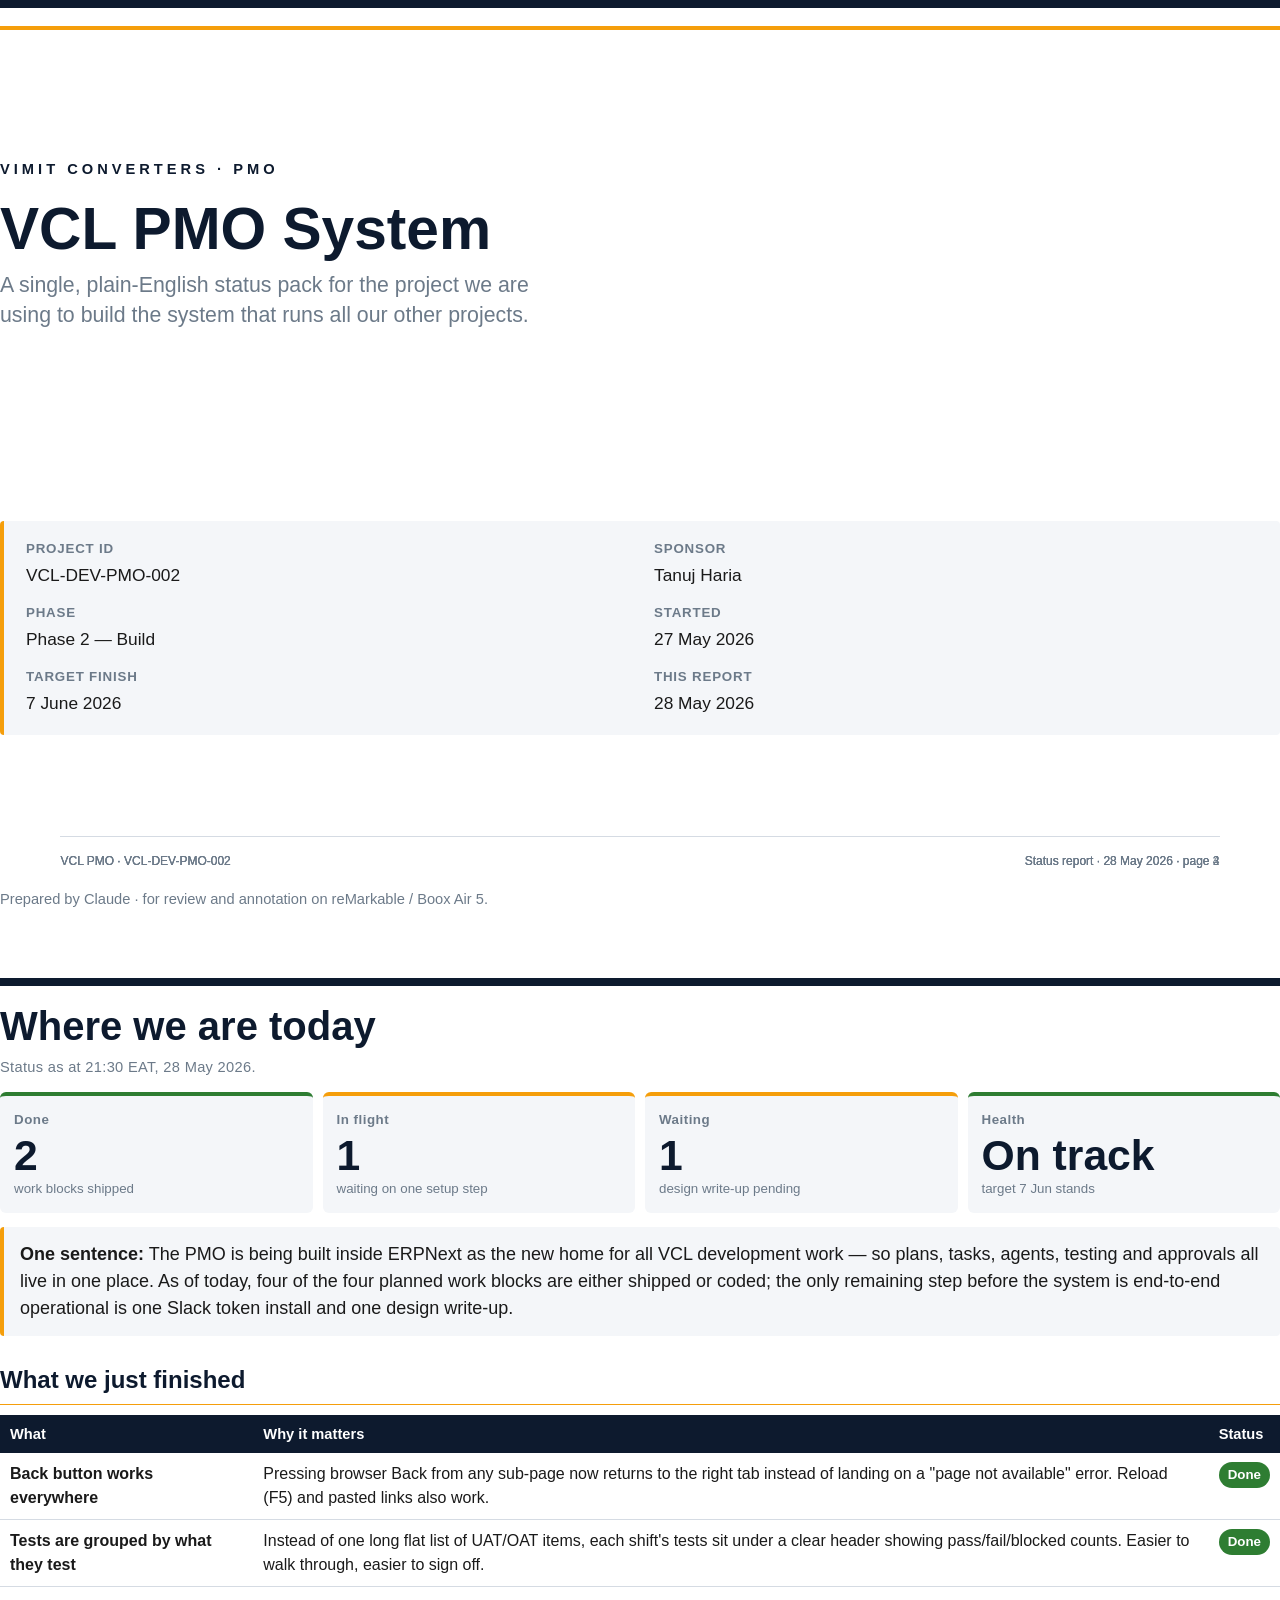
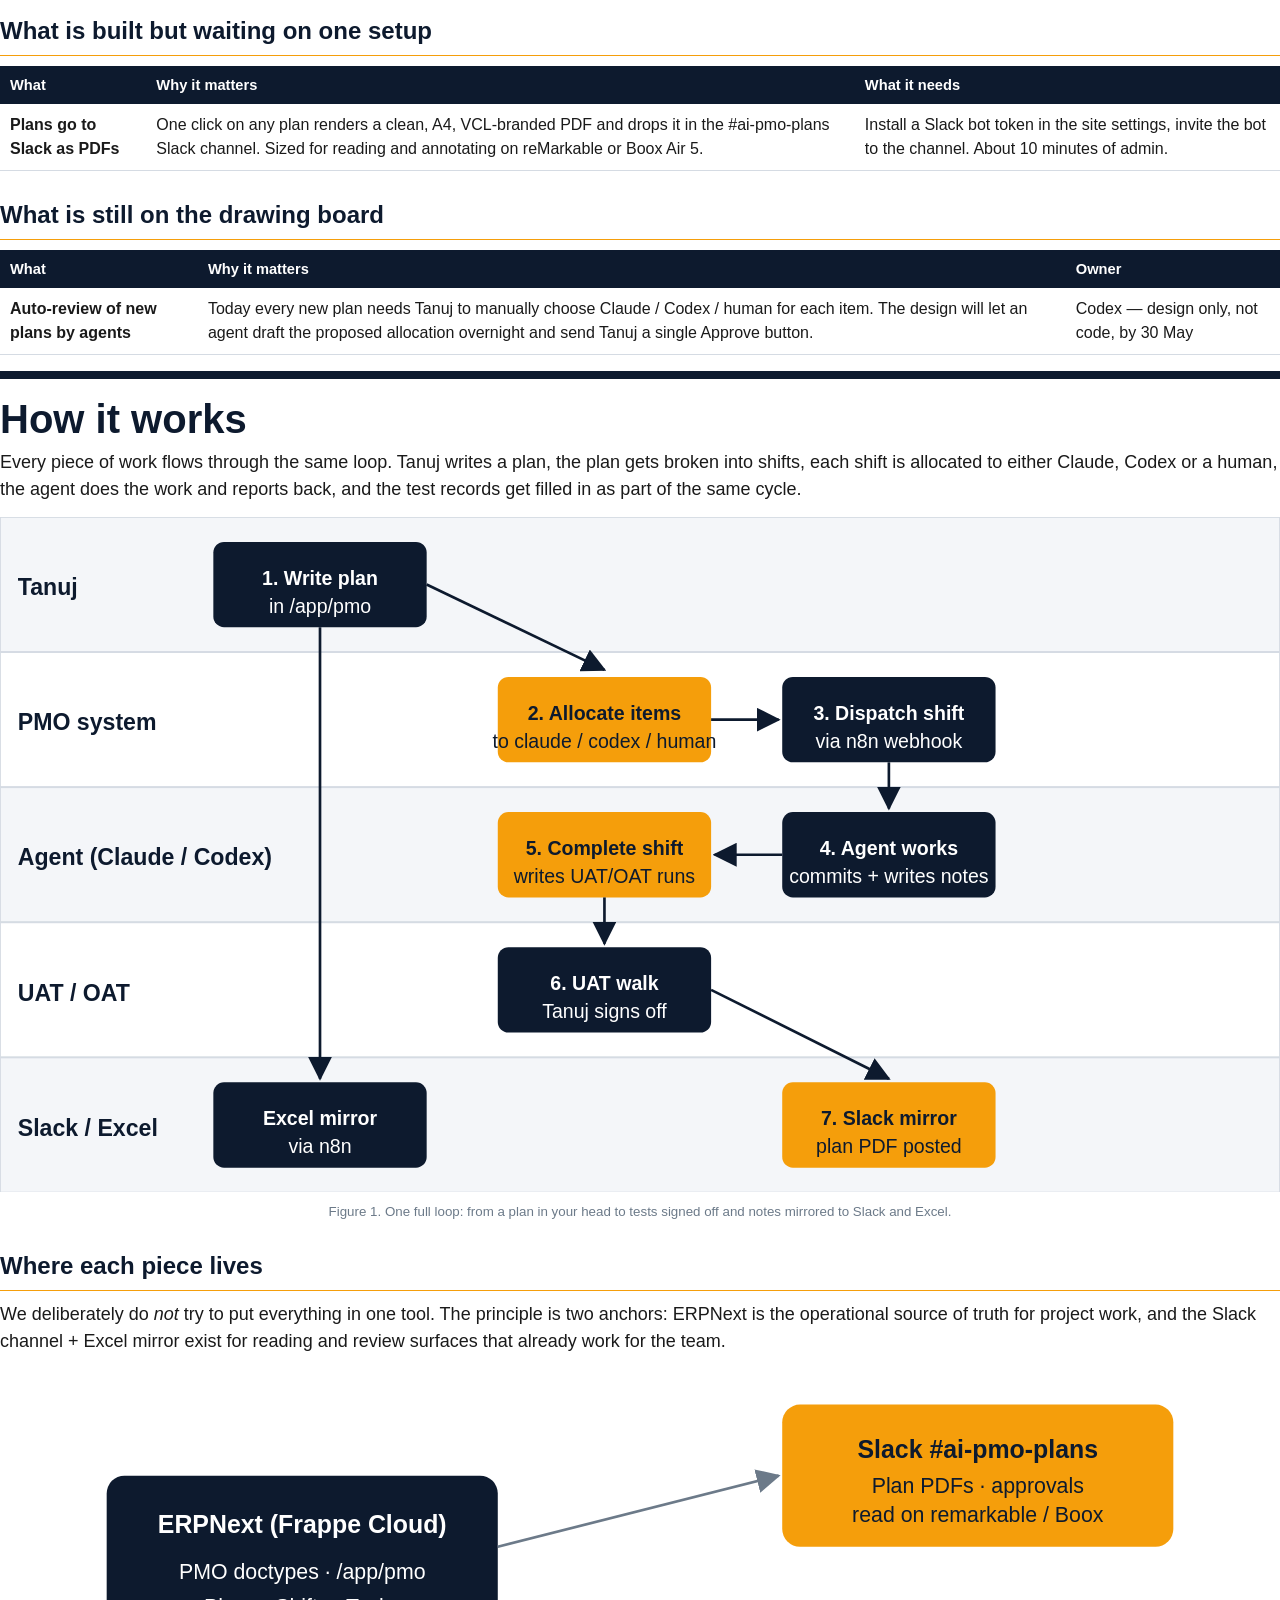
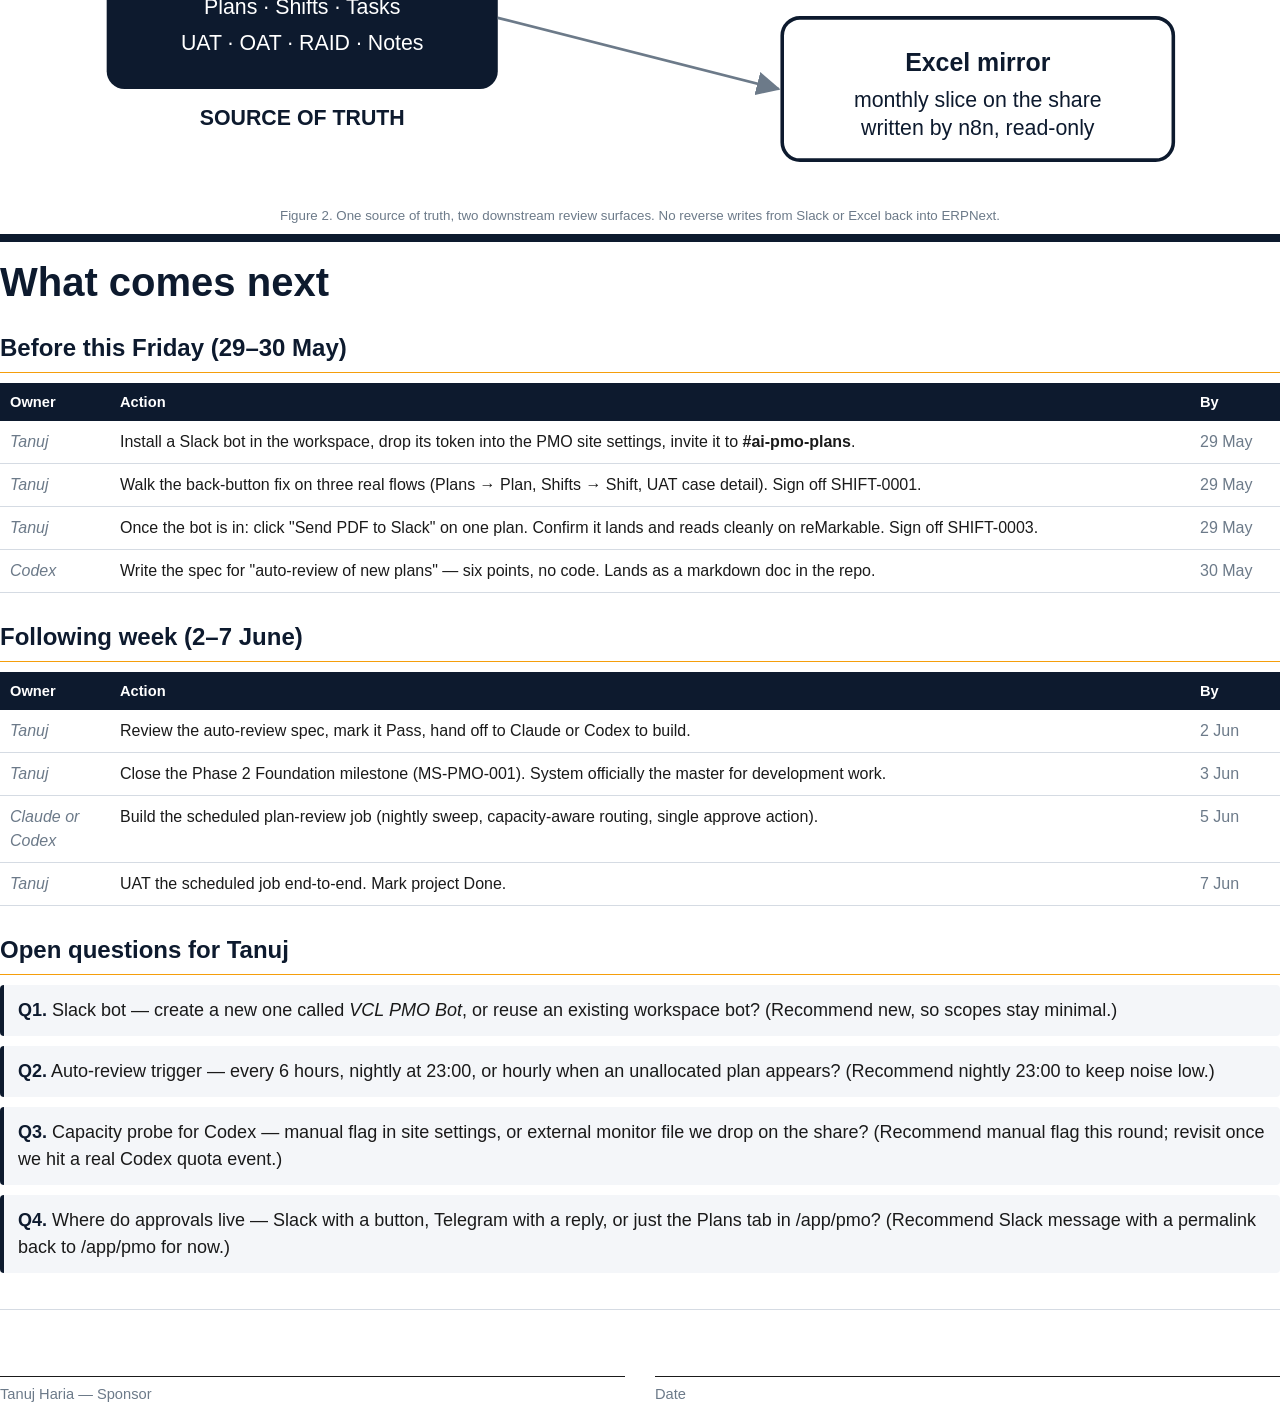
==== briefs/VCL-DEV-PMO-002_status_report.html @ 0c26d078 "docs: PMO status report and technical brief VCL-DEV-PMO-002_status_report.html — A4 print-ready stat" ====
<!DOCTYPE html>
<html lang="en">
<head>
<meta charset="utf-8"/>
<title>VCL PMO System — Status Report</title>
<style>
  :root {
    --navy: #0D1A2E;
    --amber: #F59E0B;
    --ink: #1A1A1A;
    --slate: #6C7A89;
    --rule: #D5DBE3;
    --paper: #FFFFFF;
    --soft: #F4F6F9;
    --green: #2E7D32;
    --red: #B33A3A;
  }
  @page { size: A4 portrait; margin: 18mm 16mm 22mm 16mm; }
  * { box-sizing: border-box; }
  html, body { margin: 0; padding: 0; font-family: 'Helvetica', 'Arial', 'Segoe UI', sans-serif; color: var(--ink); background: var(--paper); }
  body { font-size: 13.5pt; line-height: 1.5; }
  .page { page-break-after: always; padding: 0; }
  .page:last-of-type { page-break-after: auto; }
  .stripe { height: 8px; background: var(--navy); margin-bottom: 18px; }
  .accent { height: 4px; background: var(--amber); margin-bottom: 22px; }
  h1 { font-size: 30pt; color: var(--navy); line-height: 1.1; margin: 0 0 8px 0; }
  h2 { font-size: 18pt; color: var(--navy); margin: 26px 0 10px 0; padding-bottom: 6px; border-bottom: 1.5px solid var(--amber); }
  h3 { font-size: 13.5pt; color: var(--navy); margin: 18px 0 6px 0; }
  p { margin: 8px 0; }
  ul, ol { margin: 6px 0 12px 22px; padding: 0; }
  li { margin: 4px 0; }
  .meta { color: var(--slate); font-size: 11pt; letter-spacing: 0.3px; }
  .pill { display: inline-block; padding: 3px 9px; border-radius: 999px; font-size: 10pt; font-weight: 600; }
  .pill-done    { background: var(--green); color: white; }
  .pill-progress{ background: var(--amber); color: var(--navy); }
  .pill-todo    { background: var(--rule);  color: var(--navy); }
  .pill-block   { background: var(--red);   color: white; }
  .summary-box {
    border-left: 4px solid var(--amber);
    background: var(--soft);
    padding: 14px 16px;
    margin: 12px 0 18px 0;
    border-radius: 4px;
  }
  table { width: 100%; border-collapse: collapse; margin: 8px 0 16px 0; font-size: 12pt; }
  th { background: var(--navy); color: white; text-align: left; padding: 8px 10px; font-size: 11pt; }
  td { padding: 9px 10px; border-bottom: 1px solid var(--rule); vertical-align: top; }
  td.who { color: var(--slate); font-style: italic; width: 110px; }
  td.what { color: var(--ink); }
  td.when { width: 90px; color: var(--slate); }
  .footer { position: fixed; bottom: 8mm; left: 16mm; right: 16mm; border-top: 1px solid var(--rule); padding-top: 4mm; font-size: 9pt; color: var(--slate); display: flex; justify-content: space-between; }
  .cover {
    height: 245mm; display: flex; flex-direction: column; justify-content: space-between;
    padding: 28mm 0 18mm 0;
  }
  .cover .brand { font-size: 11pt; letter-spacing: 4px; color: var(--navy); font-weight: 700; }
  .cover h1 { font-size: 44pt; line-height: 1.05; margin-top: 18px; }
  .cover .lede { font-size: 16pt; color: var(--slate); margin-top: 12px; line-height: 1.4; max-width: 540px; }
  .cover .fact-grid {
    display: grid; grid-template-columns: 1fr 1fr; gap: 14px 24px; margin-top: 36px;
    padding: 18px 22px; background: var(--soft); border-left: 4px solid var(--amber); border-radius: 4px;
  }
  .cover .fact-grid b { display: block; font-size: 10pt; color: var(--slate); text-transform: uppercase; letter-spacing: 0.8px; margin-bottom: 3px; }
  .cover .fact-grid span { font-size: 13pt; color: var(--ink); }
  .cover .signoff { color: var(--slate); font-size: 11pt; }

  .traffic { display: grid; grid-template-columns: repeat(4, 1fr); gap: 10px; margin: 14px 0; }
  .traffic .card { padding: 14px 14px; border-radius: 6px; background: var(--soft); border-top: 4px solid var(--rule); }
  .traffic .card.green { border-top-color: var(--green); }
  .traffic .card.amber { border-top-color: var(--amber); }
  .traffic .card.red   { border-top-color: var(--red); }
  .traffic .card b { display: block; font-size: 10pt; letter-spacing: 0.5px; color: var(--slate); }
  .traffic .card .n { font-size: 32pt; font-weight: 700; color: var(--navy); line-height: 1.0; margin-top: 4px; }
  .traffic .card .lbl { font-size: 10pt; color: var(--slate); margin-top: 2px; }

  svg.diagram { display: block; margin: 14px auto; max-width: 100%; height: auto; }
  .caption { font-size: 10pt; color: var(--slate); text-align: center; margin-top: -4px; }

  .qa { background: var(--soft); border-left: 4px solid var(--navy); padding: 12px 14px; border-radius: 4px; margin: 10px 0; }
  .qa b { color: var(--navy); }

  .signature {
    margin-top: 36px; padding-top: 16px; border-top: 1px solid var(--rule);
    font-size: 11pt; color: var(--slate);
    display: grid; grid-template-columns: 1fr 1fr; gap: 30px;
  }
  .signature .slot { border-bottom: 1px solid var(--ink); padding-bottom: 28px; margin-bottom: 6px; }
</style>
</head>
<body>

<!-- ================== COVER ================== -->
<section class="page">
  <div class="stripe"></div>
  <div class="accent"></div>
  <div class="cover">
    <div>
      <div class="brand">VIMIT CONVERTERS · PMO</div>
      <h1>VCL PMO System</h1>
      <div class="lede">A single, plain-English status pack for the project we are using to build the system that runs all our other projects.</div>
    </div>

    <div class="fact-grid">
      <div><b>Project ID</b><span>VCL-DEV-PMO-002</span></div>
      <div><b>Sponsor</b><span>Tanuj Haria</span></div>
      <div><b>Phase</b><span>Phase 2 — Build</span></div>
      <div><b>Started</b><span>27 May 2026</span></div>
      <div><b>Target finish</b><span>7 June 2026</span></div>
      <div><b>This report</b><span>28 May 2026</span></div>
    </div>

    <div class="signoff">Prepared by Claude · for review and annotation on reMarkable / Boox Air 5.</div>
  </div>
</section>

<!-- ================== STATUS TODAY ================== -->
<section class="page">
  <div class="stripe"></div>
  <h1 style="margin-top:0;">Where we are today</h1>
  <p class="meta">Status as at 21:30 EAT, 28 May 2026.</p>

  <div class="traffic">
    <div class="card green"><b>Done</b><div class="n">2</div><div class="lbl">work blocks shipped</div></div>
    <div class="card amber"><b>In flight</b><div class="n">1</div><div class="lbl">waiting on one setup step</div></div>
    <div class="card amber"><b>Waiting</b><div class="n">1</div><div class="lbl">design write-up pending</div></div>
    <div class="card green"><b>Health</b><div class="n">On track</div><div class="lbl">target 7 Jun stands</div></div>
  </div>

  <div class="summary-box">
    <b>One sentence:</b> The PMO is being built inside ERPNext as the new home for all VCL development work — so plans, tasks, agents, testing and approvals all live in one place. As of today, four of the four planned work blocks are either shipped or coded; the only remaining step before the system is end-to-end operational is one Slack token install and one design write-up.
  </div>

  <h2>What we just finished</h2>
  <table>
    <thead><tr><th>What</th><th>Why it matters</th><th>Status</th></tr></thead>
    <tbody>
      <tr>
        <td><b>Back button works everywhere</b></td>
        <td>Pressing browser Back from any sub-page now returns to the right tab instead of landing on a "page not available" error. Reload (F5) and pasted links also work.</td>
        <td><span class="pill pill-done">Done</span></td>
      </tr>
      <tr>
        <td><b>Tests are grouped by what they test</b></td>
        <td>Instead of one long flat list of UAT/OAT items, each shift's tests sit under a clear header showing pass/fail/blocked counts. Easier to walk through, easier to sign off.</td>
        <td><span class="pill pill-done">Done</span></td>
      </tr>
    </tbody>
  </table>

  <h2>What is built but waiting on one setup</h2>
  <table>
    <thead><tr><th>What</th><th>Why it matters</th><th>What it needs</th></tr></thead>
    <tbody>
      <tr>
        <td><b>Plans go to Slack as PDFs</b></td>
        <td>One click on any plan renders a clean, A4, VCL-branded PDF and drops it in the #ai-pmo-plans Slack channel. Sized for reading and annotating on reMarkable or Boox Air 5.</td>
        <td>Install a Slack bot token in the site settings, invite the bot to the channel. About 10 minutes of admin.</td>
      </tr>
    </tbody>
  </table>

  <h2>What is still on the drawing board</h2>
  <table>
    <thead><tr><th>What</th><th>Why it matters</th><th>Owner</th></tr></thead>
    <tbody>
      <tr>
        <td><b>Auto-review of new plans by agents</b></td>
        <td>Today every new plan needs Tanuj to manually choose Claude / Codex / human for each item. The design will let an agent draft the proposed allocation overnight and send Tanuj a single Approve button.</td>
        <td>Codex — design only, not code, by 30 May</td>
      </tr>
    </tbody>
  </table>

  <div class="footer"><span>VCL PMO · VCL-DEV-PMO-002</span><span>Status report · 28 May 2026 · page 2</span></div>
</section>

<!-- ================== HOW IT WORKS ================== -->
<section class="page">
  <div class="stripe"></div>
  <h1 style="margin-top:0;">How it works</h1>
  <p>Every piece of work flows through the same loop. Tanuj writes a plan, the plan gets broken into shifts, each shift is allocated to either Claude, Codex or a human, the agent does the work and reports back, and the test records get filled in as part of the same cycle.</p>

  <svg class="diagram" viewBox="0 0 720 380" xmlns="http://www.w3.org/2000/svg" role="img" aria-label="Agent loop swimlane">
    <defs>
      <marker id="arr" viewBox="0 0 12 12" refX="11" refY="6" markerWidth="9" markerHeight="9" orient="auto">
        <path d="M0,0 L12,6 L0,12 z" fill="#0D1A2E"/>
      </marker>
    </defs>
    <!-- swim lanes -->
    <rect x="0" y="0"   width="720" height="76"  fill="#F4F6F9" stroke="#D5DBE3"/>
    <rect x="0" y="76"  width="720" height="76"  fill="#FFFFFF" stroke="#D5DBE3"/>
    <rect x="0" y="152" width="720" height="76"  fill="#F4F6F9" stroke="#D5DBE3"/>
    <rect x="0" y="228" width="720" height="76"  fill="#FFFFFF" stroke="#D5DBE3"/>
    <rect x="0" y="304" width="720" height="76"  fill="#F4F6F9" stroke="#D5DBE3"/>
    <!-- lane labels -->
    <text x="10" y="44"  font-size="13" fill="#0D1A2E" font-weight="700">Tanuj</text>
    <text x="10" y="120" font-size="13" fill="#0D1A2E" font-weight="700">PMO system</text>
    <text x="10" y="196" font-size="13" fill="#0D1A2E" font-weight="700">Agent (Claude / Codex)</text>
    <text x="10" y="272" font-size="13" fill="#0D1A2E" font-weight="700">UAT / OAT</text>
    <text x="10" y="348" font-size="13" fill="#0D1A2E" font-weight="700">Slack / Excel</text>
    <!-- nodes -->
    <g font-family="Helvetica, Arial" font-size="11" text-anchor="middle">
      <!-- 1 plan -->
      <rect x="120" y="14" width="120" height="48" fill="#0D1A2E" rx="6"/>
      <text x="180" y="38" fill="white" font-weight="700">1. Write plan</text>
      <text x="180" y="54" fill="white">in /app/pmo</text>
      <!-- 2 allocate -->
      <rect x="280" y="90" width="120" height="48" fill="#F59E0B" rx="6"/>
      <text x="340" y="114" fill="#0D1A2E" font-weight="700">2. Allocate items</text>
      <text x="340" y="130" fill="#0D1A2E">to claude / codex / human</text>
      <!-- 3 dispatch -->
      <rect x="440" y="90" width="120" height="48" fill="#0D1A2E" rx="6"/>
      <text x="500" y="114" fill="white" font-weight="700">3. Dispatch shift</text>
      <text x="500" y="130" fill="white">via n8n webhook</text>
      <!-- 4 agent work -->
      <rect x="440" y="166" width="120" height="48" fill="#0D1A2E" rx="6"/>
      <text x="500" y="190" fill="white" font-weight="700">4. Agent works</text>
      <text x="500" y="206" fill="white">commits + writes notes</text>
      <!-- 5 callback -->
      <rect x="280" y="166" width="120" height="48" fill="#F59E0B" rx="6"/>
      <text x="340" y="190" fill="#0D1A2E" font-weight="700">5. Complete shift</text>
      <text x="340" y="206" fill="#0D1A2E">writes UAT/OAT runs</text>
      <!-- 6 UAT walk -->
      <rect x="280" y="242" width="120" height="48" fill="#0D1A2E" rx="6"/>
      <text x="340" y="266" fill="white" font-weight="700">6. UAT walk</text>
      <text x="340" y="282" fill="white">Tanuj signs off</text>
      <!-- 7 slack mirror -->
      <rect x="440" y="318" width="120" height="48" fill="#F59E0B" rx="6"/>
      <text x="500" y="342" fill="#0D1A2E" font-weight="700">7. Slack mirror</text>
      <text x="500" y="358" fill="#0D1A2E">plan PDF posted</text>
      <!-- excel mirror -->
      <rect x="120" y="318" width="120" height="48" fill="#0D1A2E" rx="6"/>
      <text x="180" y="342" fill="white" font-weight="700">Excel mirror</text>
      <text x="180" y="358" fill="white">via n8n</text>
    </g>
    <!-- arrows -->
    <g stroke="#0D1A2E" stroke-width="1.5" fill="none" marker-end="url(#arr)">
      <line x1="240" y1="38" x2="340" y2="86"/>
      <line x1="400" y1="114" x2="438" y2="114"/>
      <line x1="500" y1="138" x2="500" y2="164"/>
      <line x1="440" y1="190" x2="402" y2="190"/>
      <line x1="340" y1="214" x2="340" y2="240"/>
      <line x1="400" y1="266" x2="500" y2="316"/>
      <line x1="180" y1="62"  x2="180" y2="316"/>
    </g>
  </svg>
  <p class="caption">Figure 1. One full loop: from a plan in your head to tests signed off and notes mirrored to Slack and Excel.</p>

  <h2>Where each piece lives</h2>
  <p>We deliberately do <i>not</i> try to put everything in one tool. The principle is two anchors: ERPNext is the operational source of truth for project work, and the Slack channel + Excel mirror exist for reading and review surfaces that already work for the team.</p>

  <svg class="diagram" viewBox="0 0 720 240" xmlns="http://www.w3.org/2000/svg" role="img" aria-label="Two anchor model">
    <defs>
      <marker id="arr2" viewBox="0 0 12 12" refX="11" refY="6" markerWidth="9" markerHeight="9" orient="auto">
        <path d="M0,0 L12,6 L0,12 z" fill="#6C7A89"/>
      </marker>
    </defs>
    <g font-family="Helvetica, Arial" font-size="12" text-anchor="middle">
      <!-- ERP anchor -->
      <rect x="60"  y="60" width="220" height="120" rx="10" fill="#0D1A2E"/>
      <text x="170" y="92" fill="white" font-weight="700" font-size="14">ERPNext (Frappe Cloud)</text>
      <text x="170" y="118" fill="white">PMO doctypes · /app/pmo</text>
      <text x="170" y="138" fill="white">Plans · Shifts · Tasks</text>
      <text x="170" y="158" fill="white">UAT · OAT · RAID · Notes</text>
      <text x="170" y="200" fill="#0D1A2E" font-weight="700">SOURCE OF TRUTH</text>

      <!-- Slack anchor -->
      <rect x="440" y="20" width="220" height="80" rx="10" fill="#F59E0B"/>
      <text x="550" y="50" fill="#0D1A2E" font-weight="700" font-size="14">Slack #ai-pmo-plans</text>
      <text x="550" y="70" fill="#0D1A2E">Plan PDFs · approvals</text>
      <text x="550" y="86" fill="#0D1A2E">read on remarkable / Boox</text>

      <!-- Excel anchor -->
      <rect x="440" y="140" width="220" height="80" rx="10" fill="#FFFFFF" stroke="#0D1A2E" stroke-width="2"/>
      <text x="550" y="170" fill="#0D1A2E" font-weight="700" font-size="14">Excel mirror</text>
      <text x="550" y="190" fill="#0D1A2E">monthly slice on the share</text>
      <text x="550" y="206" fill="#0D1A2E">written by n8n, read-only</text>
    </g>
    <!-- arrows -->
    <g stroke="#6C7A89" stroke-width="1.5" fill="none" marker-end="url(#arr2)">
      <line x1="280" y1="100" x2="438" y2="60"/>
      <line x1="280" y1="140" x2="438" y2="180"/>
    </g>
  </svg>
  <p class="caption">Figure 2. One source of truth, two downstream review surfaces. No reverse writes from Slack or Excel back into ERPNext.</p>

  <div class="footer"><span>VCL PMO · VCL-DEV-PMO-002</span><span>Status report · 28 May 2026 · page 3</span></div>
</section>

<!-- ================== WHAT'S NEXT ================== -->
<section class="page">
  <div class="stripe"></div>
  <h1 style="margin-top:0;">What comes next</h1>

  <h2>Before this Friday (29–30 May)</h2>
  <table>
    <thead><tr><th class="who">Owner</th><th class="what">Action</th><th class="when">By</th></tr></thead>
    <tbody>
      <tr><td class="who">Tanuj</td><td class="what">Install a Slack bot in the workspace, drop its token into the PMO site settings, invite it to <b>#ai-pmo-plans</b>.</td><td class="when">29 May</td></tr>
      <tr><td class="who">Tanuj</td><td class="what">Walk the back-button fix on three real flows (Plans → Plan, Shifts → Shift, UAT case detail). Sign off SHIFT-0001.</td><td class="when">29 May</td></tr>
      <tr><td class="who">Tanuj</td><td class="what">Once the bot is in: click "Send PDF to Slack" on one plan. Confirm it lands and reads cleanly on reMarkable. Sign off SHIFT-0003.</td><td class="when">29 May</td></tr>
      <tr><td class="who">Codex</td><td class="what">Write the spec for "auto-review of new plans" — six points, no code. Lands as a markdown doc in the repo.</td><td class="when">30 May</td></tr>
    </tbody>
  </table>

  <h2>Following week (2–7 June)</h2>
  <table>
    <thead><tr><th class="who">Owner</th><th class="what">Action</th><th class="when">By</th></tr></thead>
    <tbody>
      <tr><td class="who">Tanuj</td><td class="what">Review the auto-review spec, mark it Pass, hand off to Claude or Codex to build.</td><td class="when">2 Jun</td></tr>
      <tr><td class="who">Tanuj</td><td class="what">Close the Phase 2 Foundation milestone (MS-PMO-001). System officially the master for development work.</td><td class="when">3 Jun</td></tr>
      <tr><td class="who">Claude or Codex</td><td class="what">Build the scheduled plan-review job (nightly sweep, capacity-aware routing, single approve action).</td><td class="when">5 Jun</td></tr>
      <tr><td class="who">Tanuj</td><td class="what">UAT the scheduled job end-to-end. Mark project Done.</td><td class="when">7 Jun</td></tr>
    </tbody>
  </table>

  <h2>Open questions for Tanuj</h2>
  <div class="qa"><b>Q1.</b> Slack bot — create a new one called <i>VCL PMO Bot</i>, or reuse an existing workspace bot? (Recommend new, so scopes stay minimal.)</div>
  <div class="qa"><b>Q2.</b> Auto-review trigger — every 6 hours, nightly at 23:00, or hourly when an unallocated plan appears? (Recommend nightly 23:00 to keep noise low.)</div>
  <div class="qa"><b>Q3.</b> Capacity probe for Codex — manual flag in site settings, or external monitor file we drop on the share? (Recommend manual flag this round; revisit once we hit a real Codex quota event.)</div>
  <div class="qa"><b>Q4.</b> Where do approvals live — Slack with a button, Telegram with a reply, or just the Plans tab in /app/pmo? (Recommend Slack message with a permalink back to /app/pmo for now.)</div>

  <div class="signature">
    <div>
      <div class="slot">&nbsp;</div>
      <div>Tanuj Haria — Sponsor</div>
    </div>
    <div>
      <div class="slot">&nbsp;</div>
      <div>Date</div>
    </div>
  </div>

  <div class="footer"><span>VCL PMO · VCL-DEV-PMO-002</span><span>Status report · 28 May 2026 · page 4</span></div>
</section>

</body>
</html>
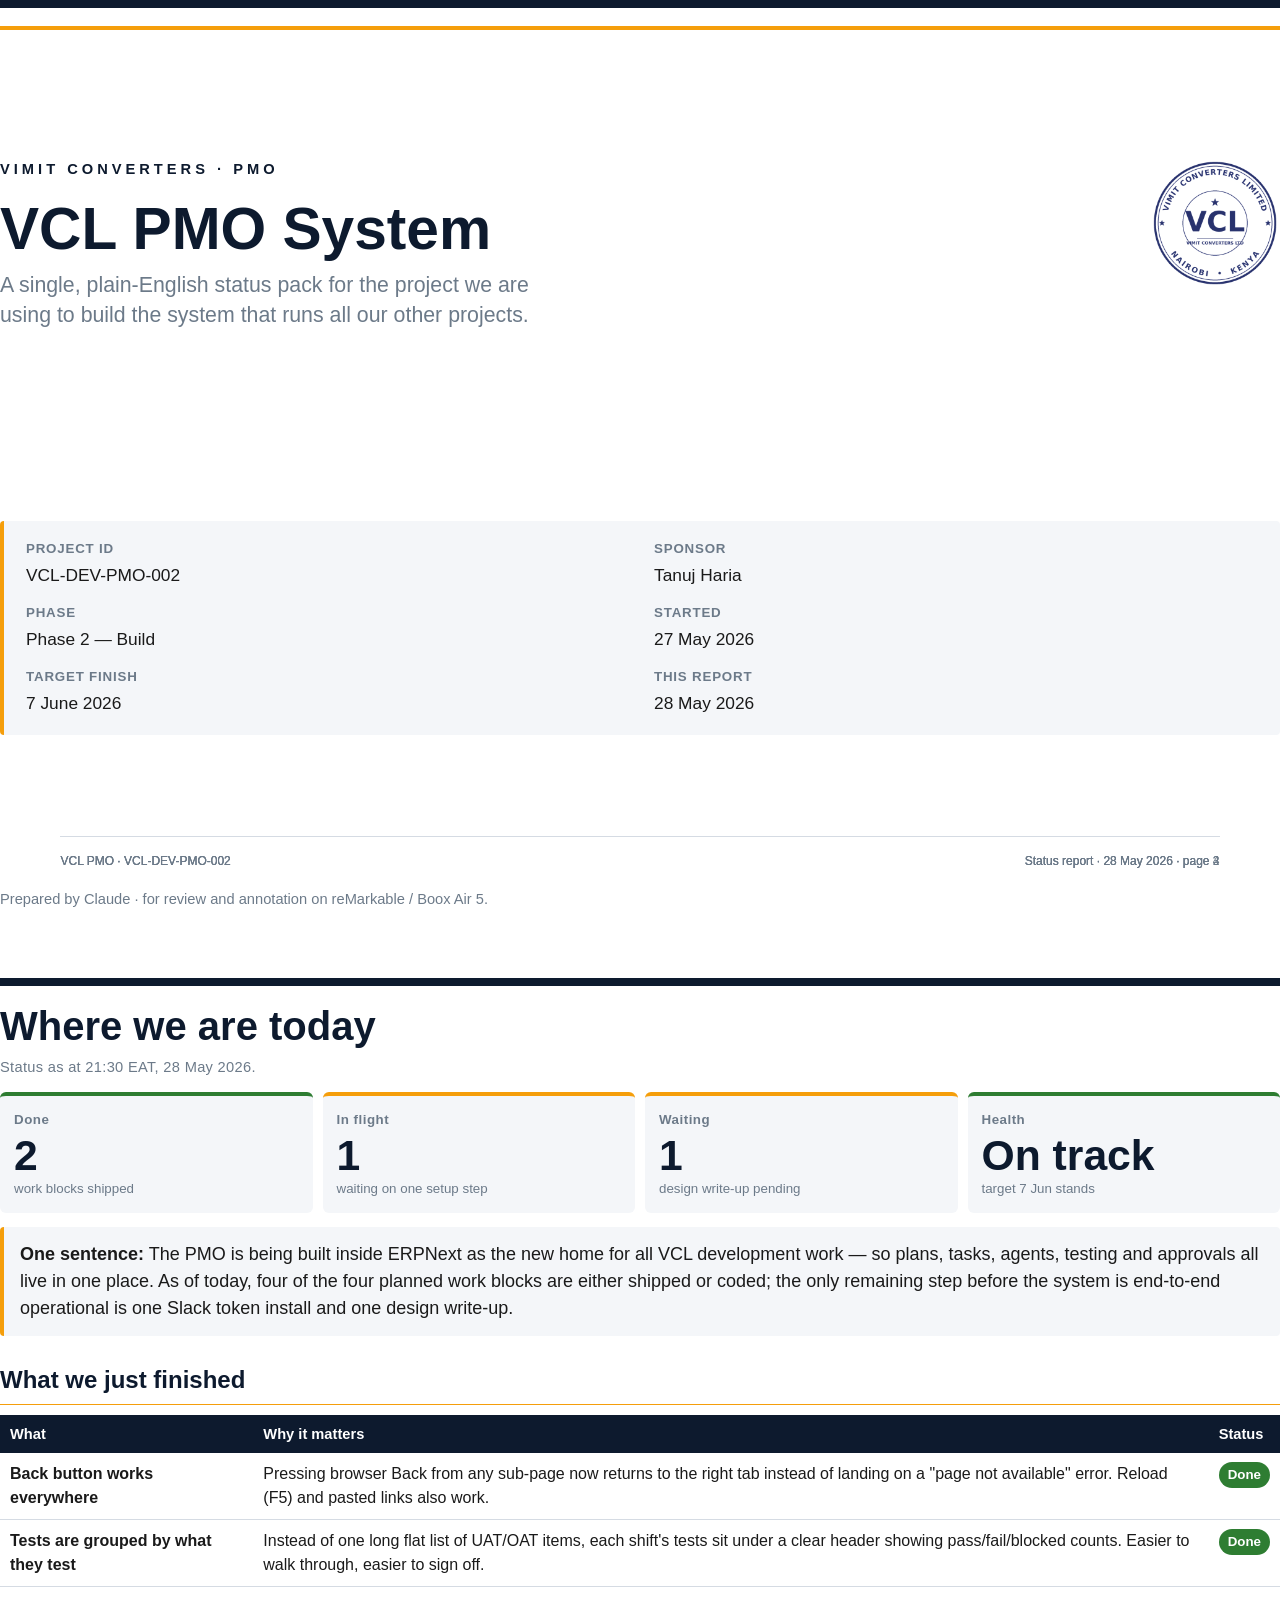
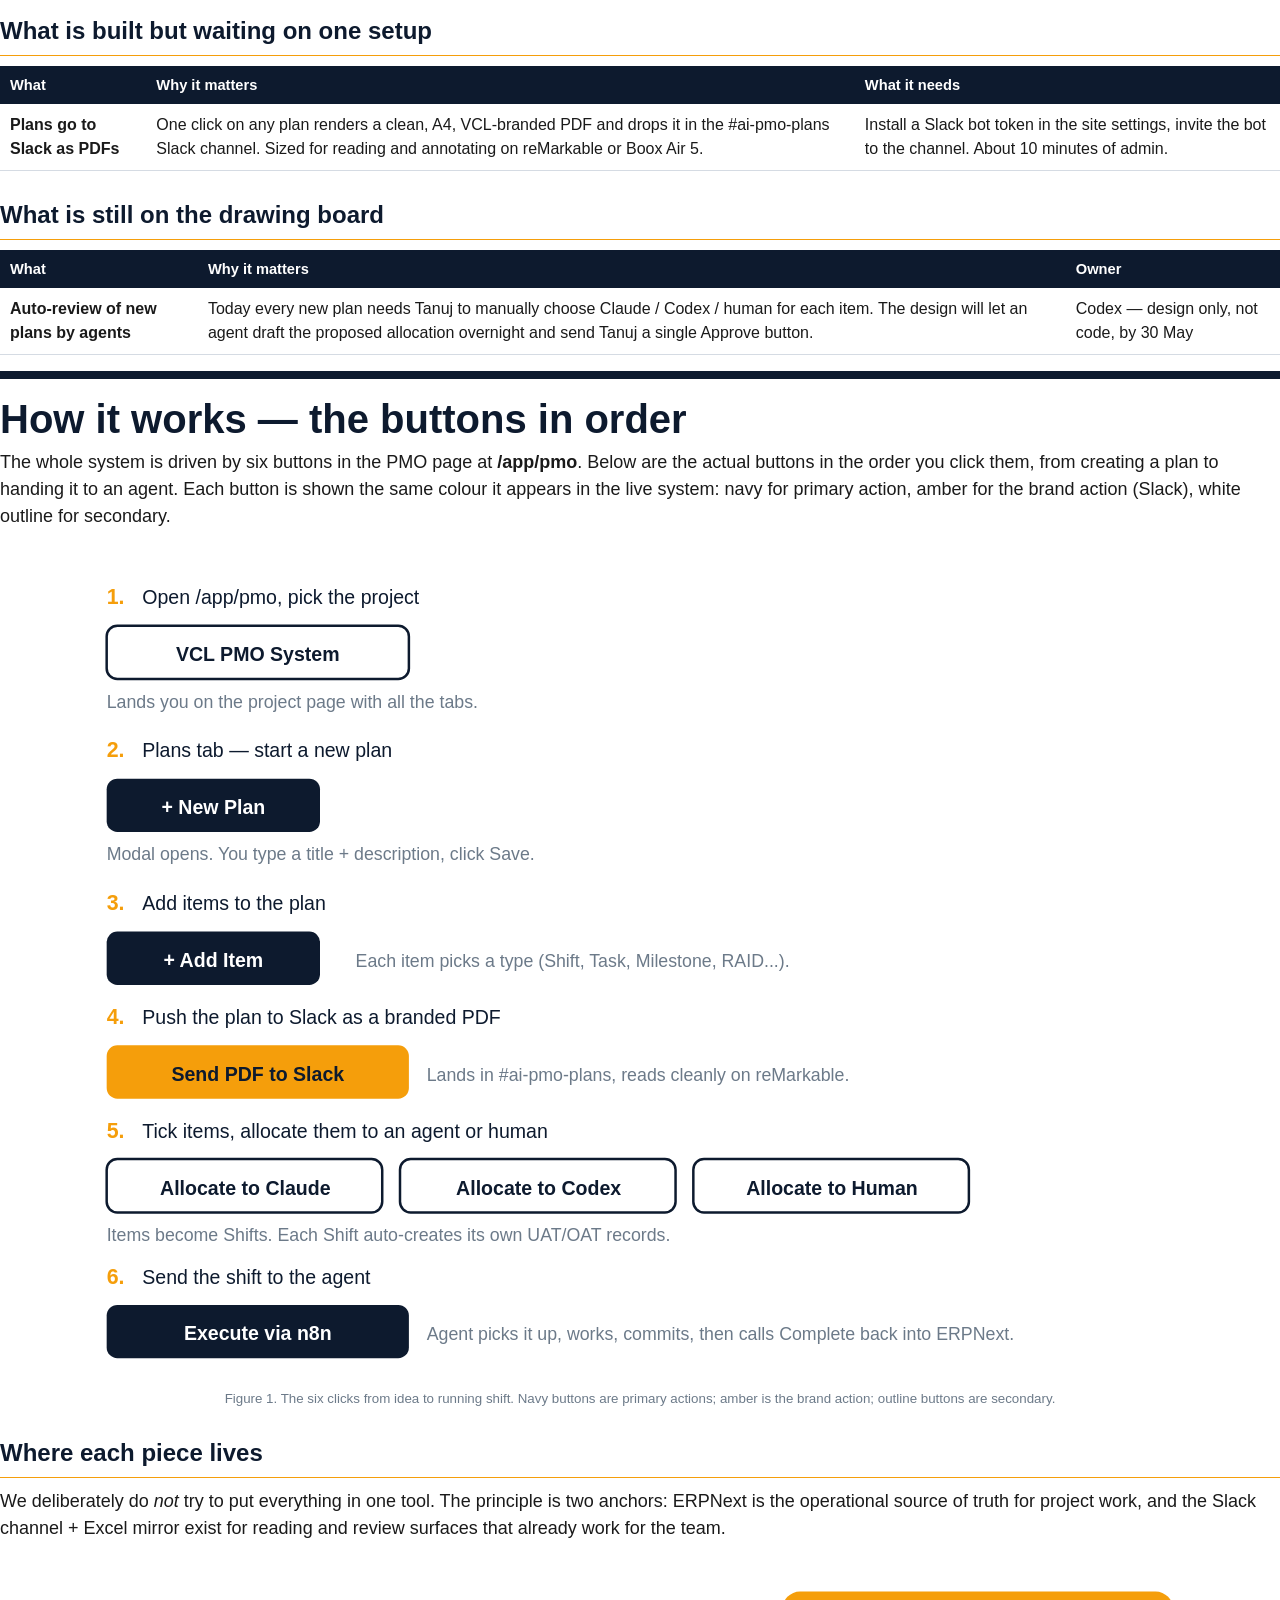
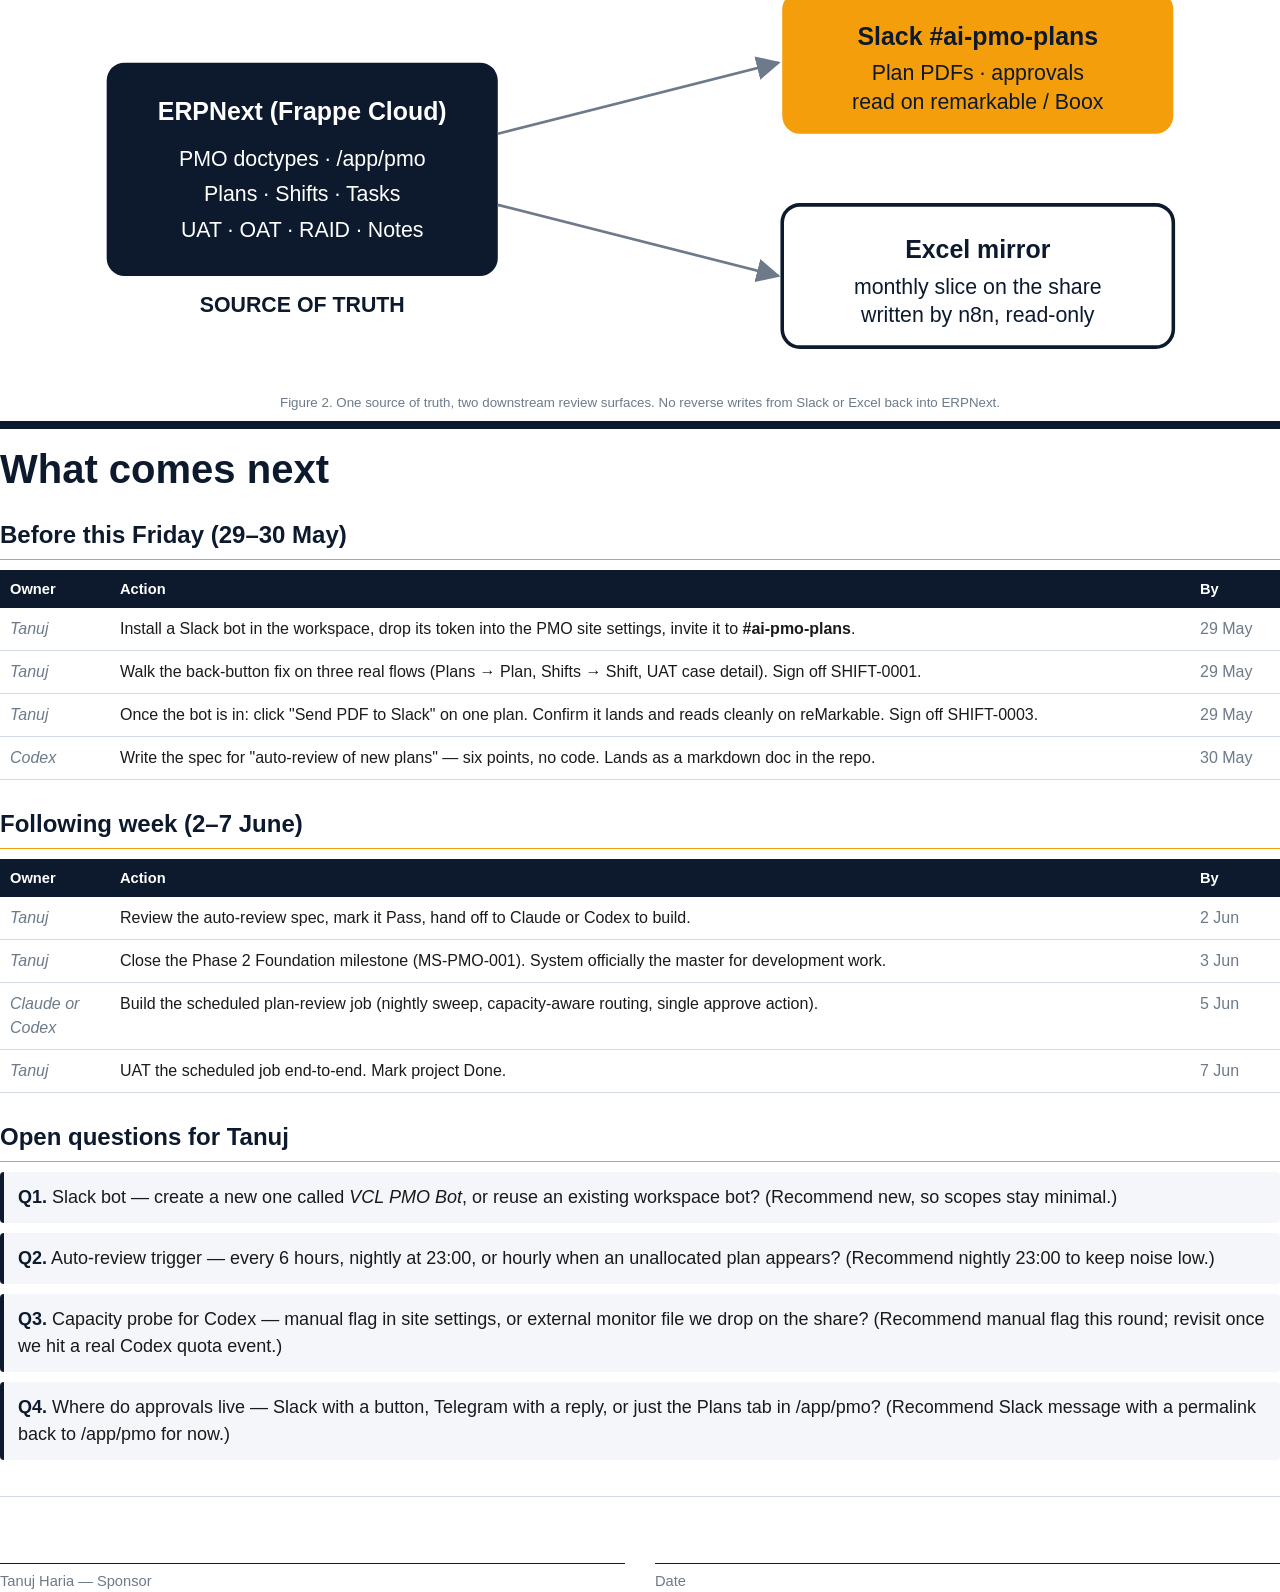
==== commit 92ce05b1: "docs: status report v2 — VCL stamp on cover, button-flow Figure 1 Embed vcl_stamp_420.png (base64) o" ====
--- a/briefs/VCL-DEV-PMO-002_status_report.html
+++ b/briefs/VCL-DEV-PMO-002_status_report.html
@@ -94,10 +94,15 @@
   <div class="stripe"></div>
   <div class="accent"></div>
   <div class="cover">
-    <div>
-      <div class="brand">VIMIT CONVERTERS · PMO</div>
-      <h1>VCL PMO System</h1>
-      <div class="lede">A single, plain-English status pack for the project we are using to build the system that runs all our other projects.</div>
+    <div style="display:flex; align-items:flex-start; gap:36px;">
+      <div style="flex:1;">
+        <div class="brand">VIMIT CONVERTERS · PMO</div>
+        <h1>VCL PMO System</h1>
+        <div class="lede">A single, plain-English status pack for the project we are using to build the system that runs all our other projects.</div>
+      </div>
+      <div style="flex:0 0 130px;">
+        <img src="[data-uri]" alt="VCL Stamp" style="width:130px; height:auto; opacity:0.95;"/>
+      </div>
     </div>
 
     <div class="fact-grid">
@@ -177,74 +182,74 @@
 <!-- ================== HOW IT WORKS ================== -->
 <section class="page">
   <div class="stripe"></div>
-  <h1 style="margin-top:0;">How it works</h1>
-  <p>Every piece of work flows through the same loop. Tanuj writes a plan, the plan gets broken into shifts, each shift is allocated to either Claude, Codex or a human, the agent does the work and reports back, and the test records get filled in as part of the same cycle.</p>
-
-  <svg class="diagram" viewBox="0 0 720 380" xmlns="http://www.w3.org/2000/svg" role="img" aria-label="Agent loop swimlane">
+  <h1 style="margin-top:0;">How it works — the buttons in order</h1>
+  <p>The whole system is driven by six buttons in the PMO page at <b>/app/pmo</b>. Below are the actual buttons in the order you click them, from creating a plan to handing it to an agent. Each button is shown the same colour it appears in the live system: navy for primary action, amber for the brand action (Slack), white outline for secondary.</p>
+
+  <svg class="diagram" viewBox="0 0 720 470" xmlns="http://www.w3.org/2000/svg" role="img" aria-label="Button click workflow in /app/pmo">
     <defs>
       <marker id="arr" viewBox="0 0 12 12" refX="11" refY="6" markerWidth="9" markerHeight="9" orient="auto">
         <path d="M0,0 L12,6 L0,12 z" fill="#0D1A2E"/>
       </marker>
+      <style>
+        .btn-primary  { fill: #0D1A2E; }
+        .btn-amber    { fill: #F59E0B; }
+        .btn-ghost    { fill: #FFFFFF; stroke: #0D1A2E; stroke-width: 1.4; }
+        .btn-text     { fill: white; font: 600 11px Helvetica, Arial; }
+        .btn-text-dk  { fill: #0D1A2E; font: 600 11px Helvetica, Arial; }
+        .step-num     { fill: #F59E0B; font: 700 12px Helvetica, Arial; }
+        .step-lbl     { fill: #0D1A2E; font: 11px Helvetica, Arial; }
+        .step-sub     { fill: #6C7A89; font: 10px Helvetica, Arial; }
+      </style>
     </defs>
-    <!-- swim lanes -->
-    <rect x="0" y="0"   width="720" height="76"  fill="#F4F6F9" stroke="#D5DBE3"/>
-    <rect x="0" y="76"  width="720" height="76"  fill="#FFFFFF" stroke="#D5DBE3"/>
-    <rect x="0" y="152" width="720" height="76"  fill="#F4F6F9" stroke="#D5DBE3"/>
-    <rect x="0" y="228" width="720" height="76"  fill="#FFFFFF" stroke="#D5DBE3"/>
-    <rect x="0" y="304" width="720" height="76"  fill="#F4F6F9" stroke="#D5DBE3"/>
-    <!-- lane labels -->
-    <text x="10" y="44"  font-size="13" fill="#0D1A2E" font-weight="700">Tanuj</text>
-    <text x="10" y="120" font-size="13" fill="#0D1A2E" font-weight="700">PMO system</text>
-    <text x="10" y="196" font-size="13" fill="#0D1A2E" font-weight="700">Agent (Claude / Codex)</text>
-    <text x="10" y="272" font-size="13" fill="#0D1A2E" font-weight="700">UAT / OAT</text>
-    <text x="10" y="348" font-size="13" fill="#0D1A2E" font-weight="700">Slack / Excel</text>
-    <!-- nodes -->
-    <g font-family="Helvetica, Arial" font-size="11" text-anchor="middle">
-      <!-- 1 plan -->
-      <rect x="120" y="14" width="120" height="48" fill="#0D1A2E" rx="6"/>
-      <text x="180" y="38" fill="white" font-weight="700">1. Write plan</text>
-      <text x="180" y="54" fill="white">in /app/pmo</text>
-      <!-- 2 allocate -->
-      <rect x="280" y="90" width="120" height="48" fill="#F59E0B" rx="6"/>
-      <text x="340" y="114" fill="#0D1A2E" font-weight="700">2. Allocate items</text>
-      <text x="340" y="130" fill="#0D1A2E">to claude / codex / human</text>
-      <!-- 3 dispatch -->
-      <rect x="440" y="90" width="120" height="48" fill="#0D1A2E" rx="6"/>
-      <text x="500" y="114" fill="white" font-weight="700">3. Dispatch shift</text>
-      <text x="500" y="130" fill="white">via n8n webhook</text>
-      <!-- 4 agent work -->
-      <rect x="440" y="166" width="120" height="48" fill="#0D1A2E" rx="6"/>
-      <text x="500" y="190" fill="white" font-weight="700">4. Agent works</text>
-      <text x="500" y="206" fill="white">commits + writes notes</text>
-      <!-- 5 callback -->
-      <rect x="280" y="166" width="120" height="48" fill="#F59E0B" rx="6"/>
-      <text x="340" y="190" fill="#0D1A2E" font-weight="700">5. Complete shift</text>
-      <text x="340" y="206" fill="#0D1A2E">writes UAT/OAT runs</text>
-      <!-- 6 UAT walk -->
-      <rect x="280" y="242" width="120" height="48" fill="#0D1A2E" rx="6"/>
-      <text x="340" y="266" fill="white" font-weight="700">6. UAT walk</text>
-      <text x="340" y="282" fill="white">Tanuj signs off</text>
-      <!-- 7 slack mirror -->
-      <rect x="440" y="318" width="120" height="48" fill="#F59E0B" rx="6"/>
-      <text x="500" y="342" fill="#0D1A2E" font-weight="700">7. Slack mirror</text>
-      <text x="500" y="358" fill="#0D1A2E">plan PDF posted</text>
-      <!-- excel mirror -->
-      <rect x="120" y="318" width="120" height="48" fill="#0D1A2E" rx="6"/>
-      <text x="180" y="342" fill="white" font-weight="700">Excel mirror</text>
-      <text x="180" y="358" fill="white">via n8n</text>
-    </g>
-    <!-- arrows -->
-    <g stroke="#0D1A2E" stroke-width="1.5" fill="none" marker-end="url(#arr)">
-      <line x1="240" y1="38" x2="340" y2="86"/>
-      <line x1="400" y1="114" x2="438" y2="114"/>
-      <line x1="500" y1="138" x2="500" y2="164"/>
-      <line x1="440" y1="190" x2="402" y2="190"/>
-      <line x1="340" y1="214" x2="340" y2="240"/>
-      <line x1="400" y1="266" x2="500" y2="316"/>
-      <line x1="180" y1="62"  x2="180" y2="316"/>
-    </g>
+
+    <!-- step 1 -->
+    <text x="60"  y="34" class="step-num">1.</text>
+    <text x="80"  y="34" class="step-lbl">Open /app/pmo, pick the project</text>
+    <rect x="60"  y="46" width="170" height="30" rx="6" class="btn-ghost"/>
+    <text x="145" y="66" class="btn-text-dk" text-anchor="middle">VCL PMO System</text>
+    <text x="60"  y="92" class="step-sub">Lands you on the project page with all the tabs.</text>
+
+    <!-- step 2 -->
+    <text x="60"  y="120" class="step-num">2.</text>
+    <text x="80"  y="120" class="step-lbl">Plans tab — start a new plan</text>
+    <rect x="60"  y="132" width="120" height="30" rx="6" class="btn-primary"/>
+    <text x="120" y="152" class="btn-text" text-anchor="middle">+ New Plan</text>
+    <text x="60"  y="178" class="step-sub">Modal opens. You type a title + description, click Save.</text>
+
+    <!-- step 3 -->
+    <text x="60"  y="206" class="step-num">3.</text>
+    <text x="80"  y="206" class="step-lbl">Add items to the plan</text>
+    <rect x="60"  y="218" width="120" height="30" rx="6" class="btn-primary"/>
+    <text x="120" y="238" class="btn-text" text-anchor="middle">+ Add Item</text>
+    <text x="200" y="238" class="step-sub">Each item picks a type (Shift, Task, Milestone, RAID...).</text>
+
+    <!-- step 4 - PDF to slack -->
+    <text x="60"  y="270" class="step-num">4.</text>
+    <text x="80"  y="270" class="step-lbl">Push the plan to Slack as a branded PDF</text>
+    <rect x="60"  y="282" width="170" height="30" rx="6" class="btn-amber"/>
+    <text x="145" y="302" class="btn-text-dk" text-anchor="middle">Send PDF to Slack</text>
+    <text x="240" y="302" class="step-sub">Lands in #ai-pmo-plans, reads cleanly on reMarkable.</text>
+
+    <!-- step 5 - allocate -->
+    <text x="60"  y="334" class="step-num">5.</text>
+    <text x="80"  y="334" class="step-lbl">Tick items, allocate them to an agent or human</text>
+    <rect x="60"  y="346" width="155" height="30" rx="6" class="btn-ghost"/>
+    <text x="138" y="366" class="btn-text-dk" text-anchor="middle">Allocate to Claude</text>
+    <rect x="225" y="346" width="155" height="30" rx="6" class="btn-ghost"/>
+    <text x="303" y="366" class="btn-text-dk" text-anchor="middle">Allocate to Codex</text>
+    <rect x="390" y="346" width="155" height="30" rx="6" class="btn-ghost"/>
+    <text x="468" y="366" class="btn-text-dk" text-anchor="middle">Allocate to Human</text>
+    <text x="60"  y="392" class="step-sub">Items become Shifts. Each Shift auto-creates its own UAT/OAT records.</text>
+
+    <!-- step 6 - execute via n8n -->
+    <text x="60"  y="416" class="step-num">6.</text>
+    <text x="80"  y="416" class="step-lbl">Send the shift to the agent</text>
+    <rect x="60"  y="428" width="170" height="30" rx="6" class="btn-primary"/>
+    <text x="145" y="448" class="btn-text" text-anchor="middle">Execute via n8n</text>
+    <text x="240" y="448" class="step-sub">Agent picks it up, works, commits, then calls Complete back into ERPNext.</text>
+
   </svg>
-  <p class="caption">Figure 1. One full loop: from a plan in your head to tests signed off and notes mirrored to Slack and Excel.</p>
+  <p class="caption">Figure 1. The six clicks from idea to running shift. Navy buttons are primary actions; amber is the brand action; outline buttons are secondary.</p>
 
   <h2>Where each piece lives</h2>
   <p>We deliberately do <i>not</i> try to put everything in one tool. The principle is two anchors: ERPNext is the operational source of truth for project work, and the Slack channel + Excel mirror exist for reading and review surfaces that already work for the team.</p>
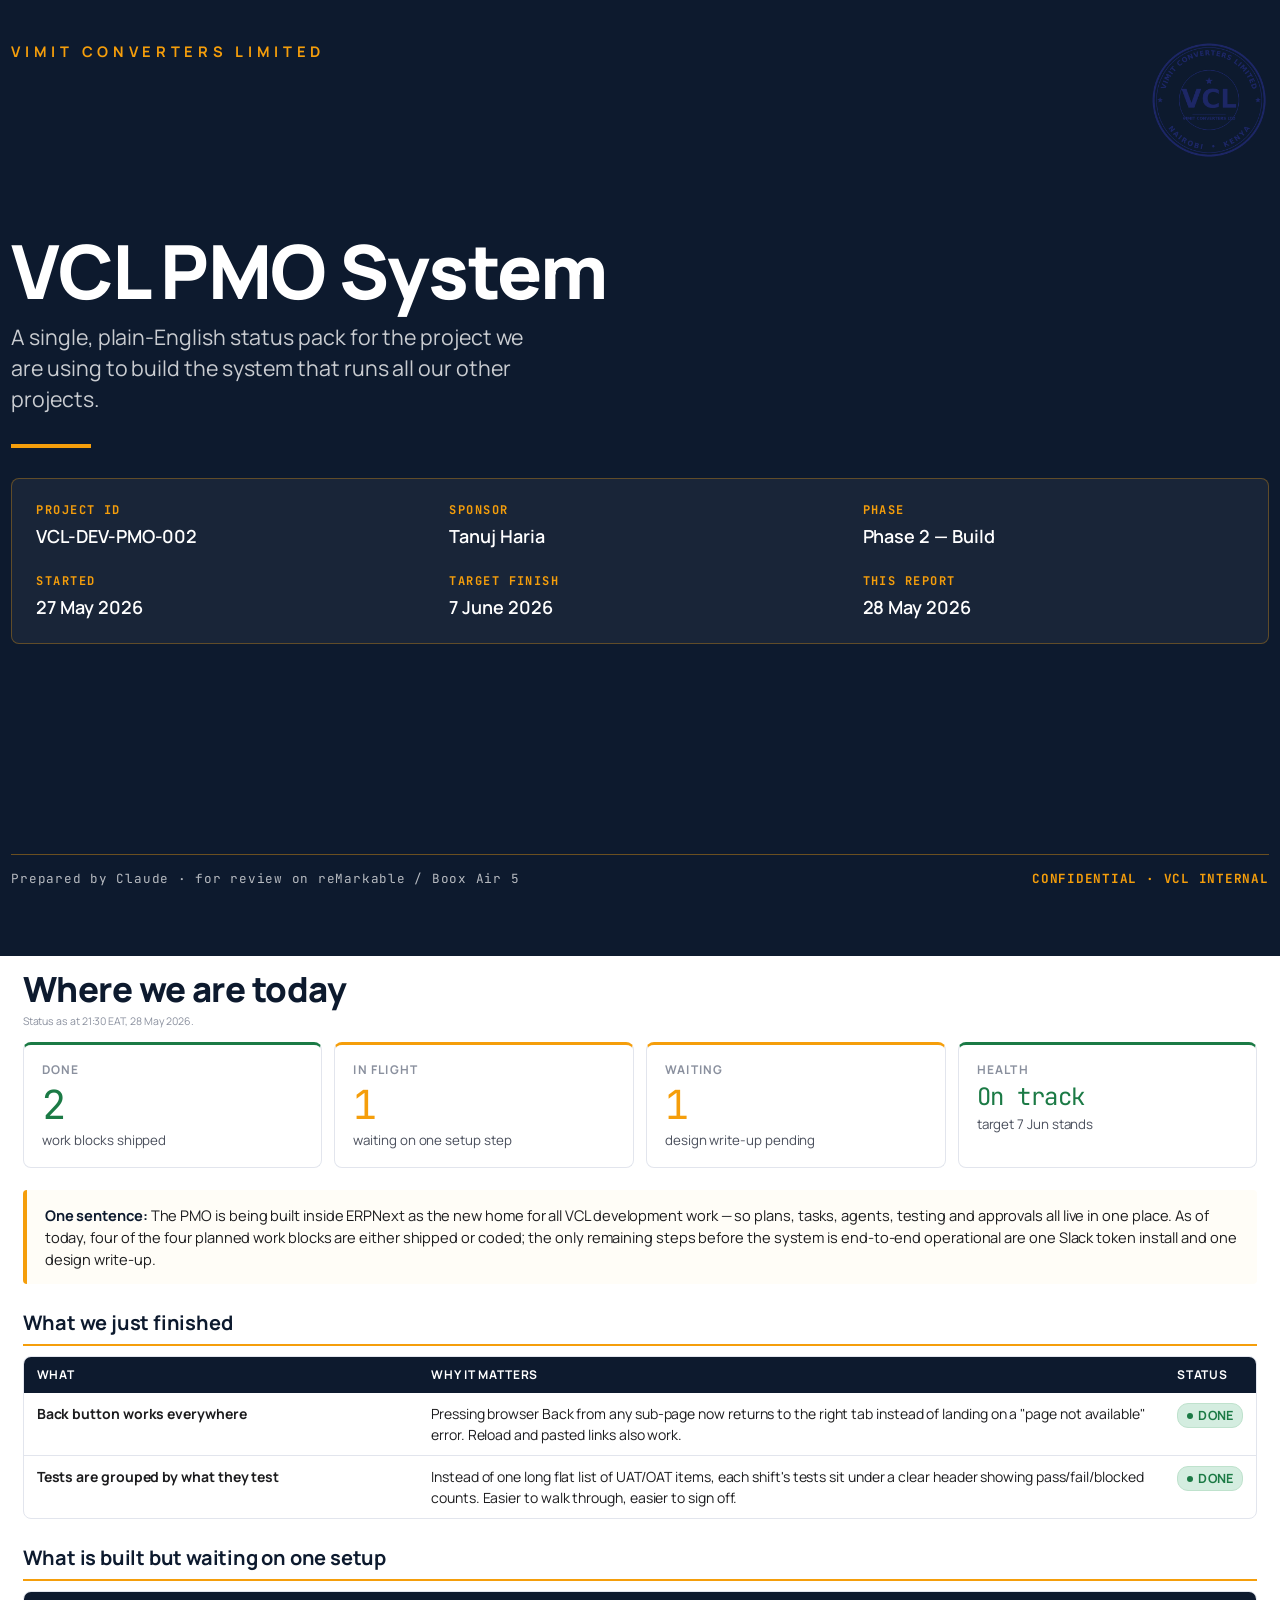
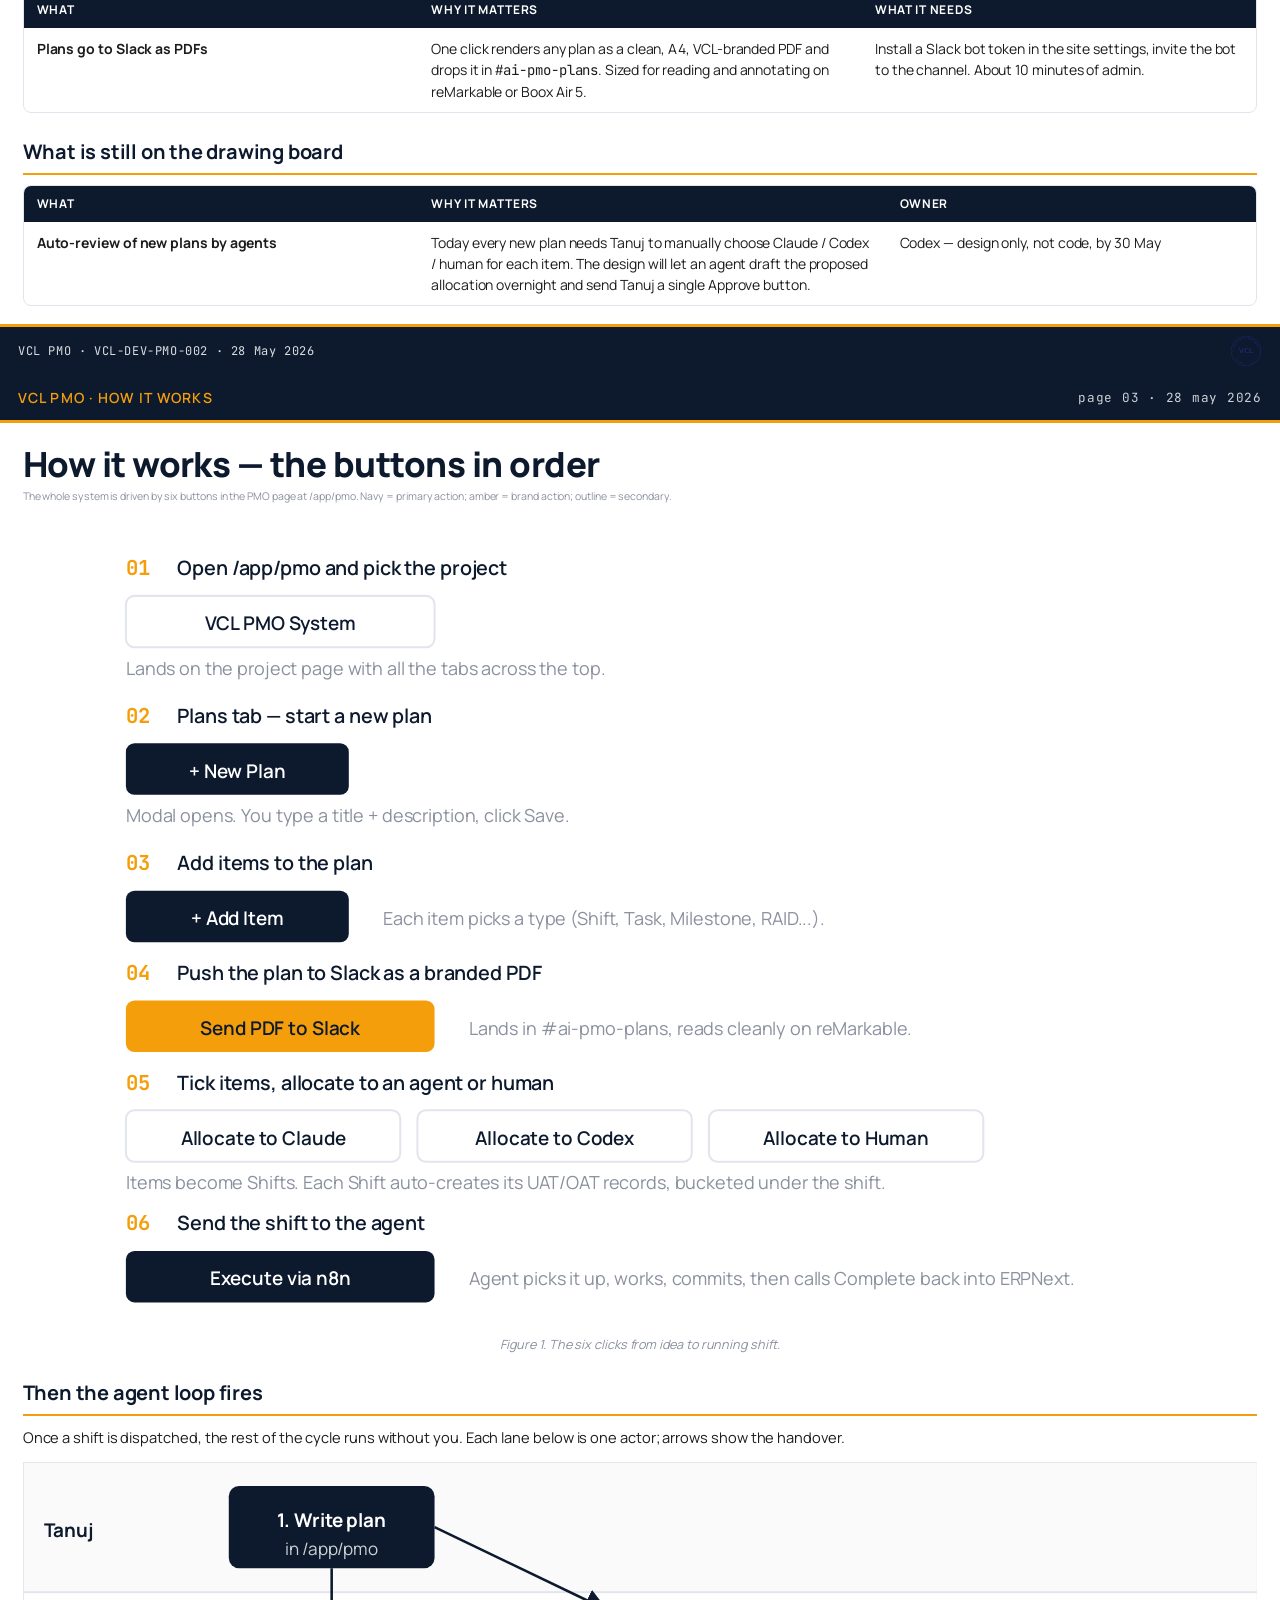
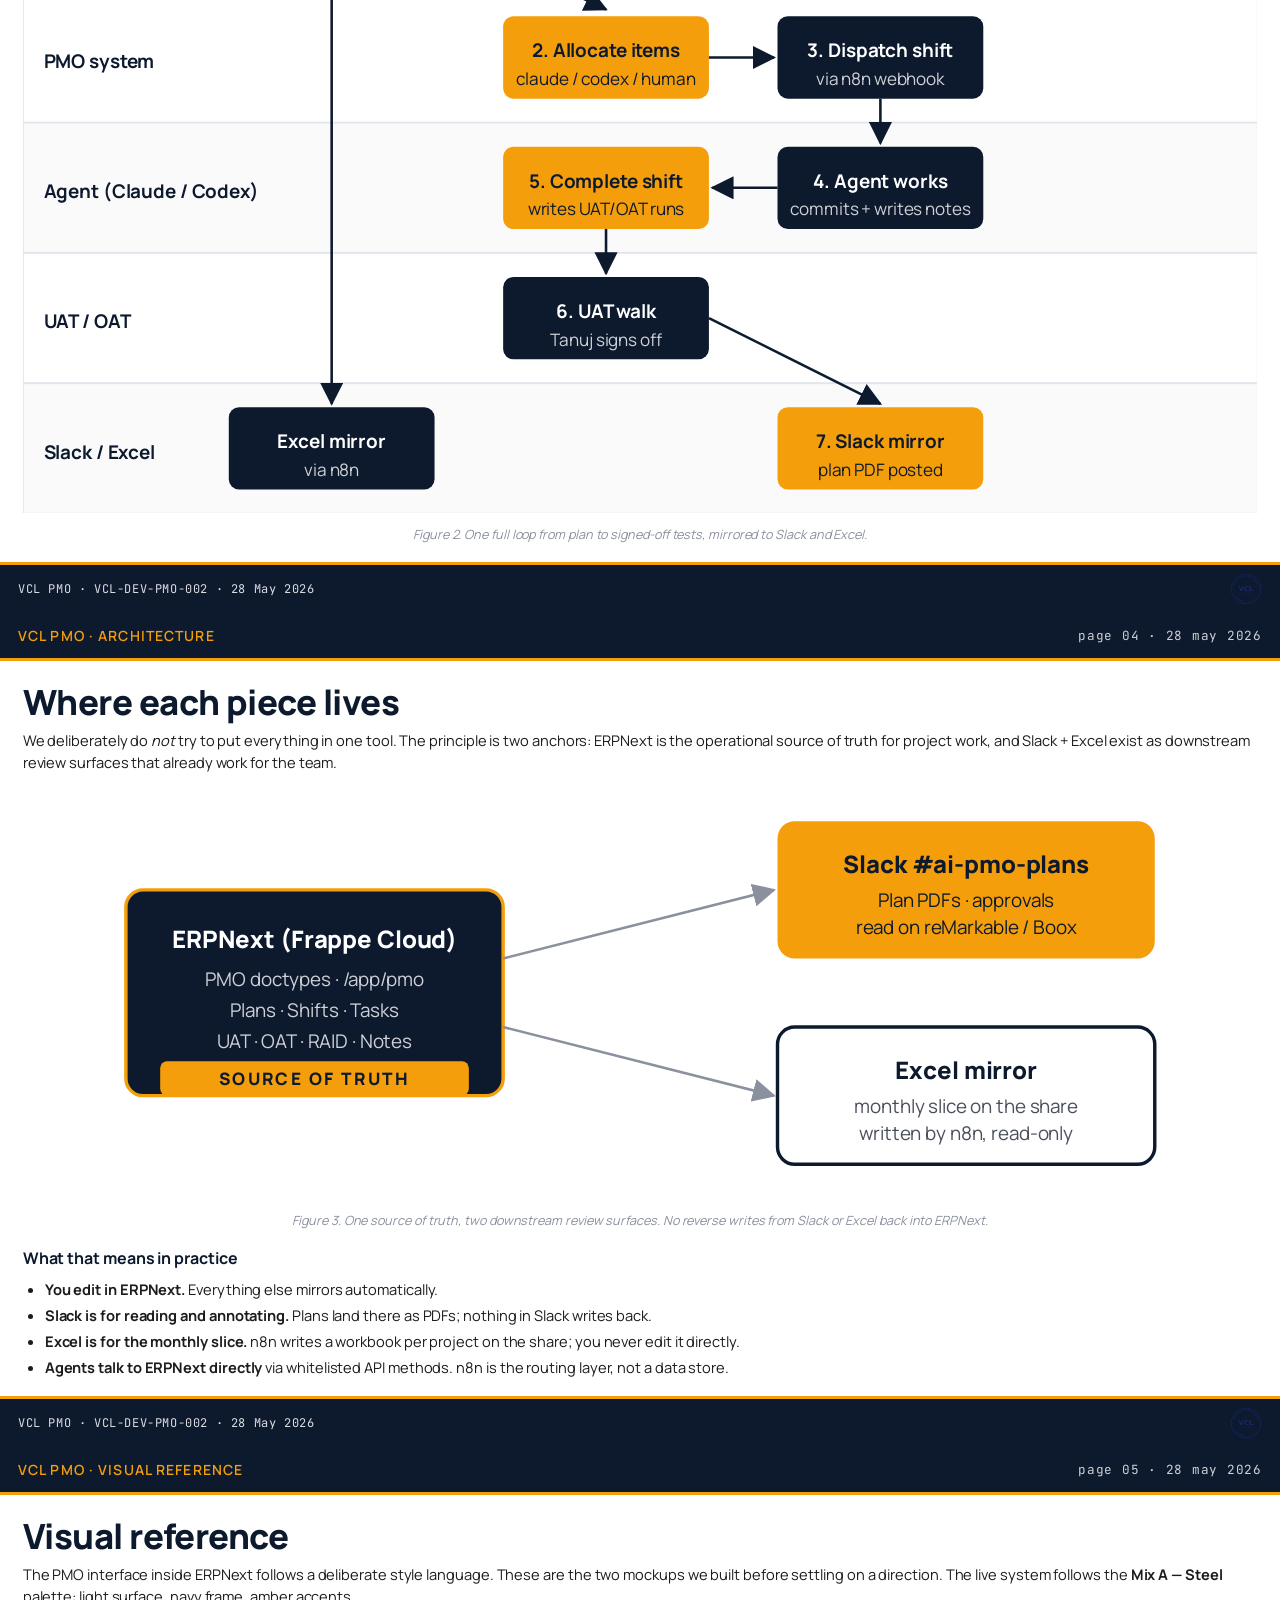
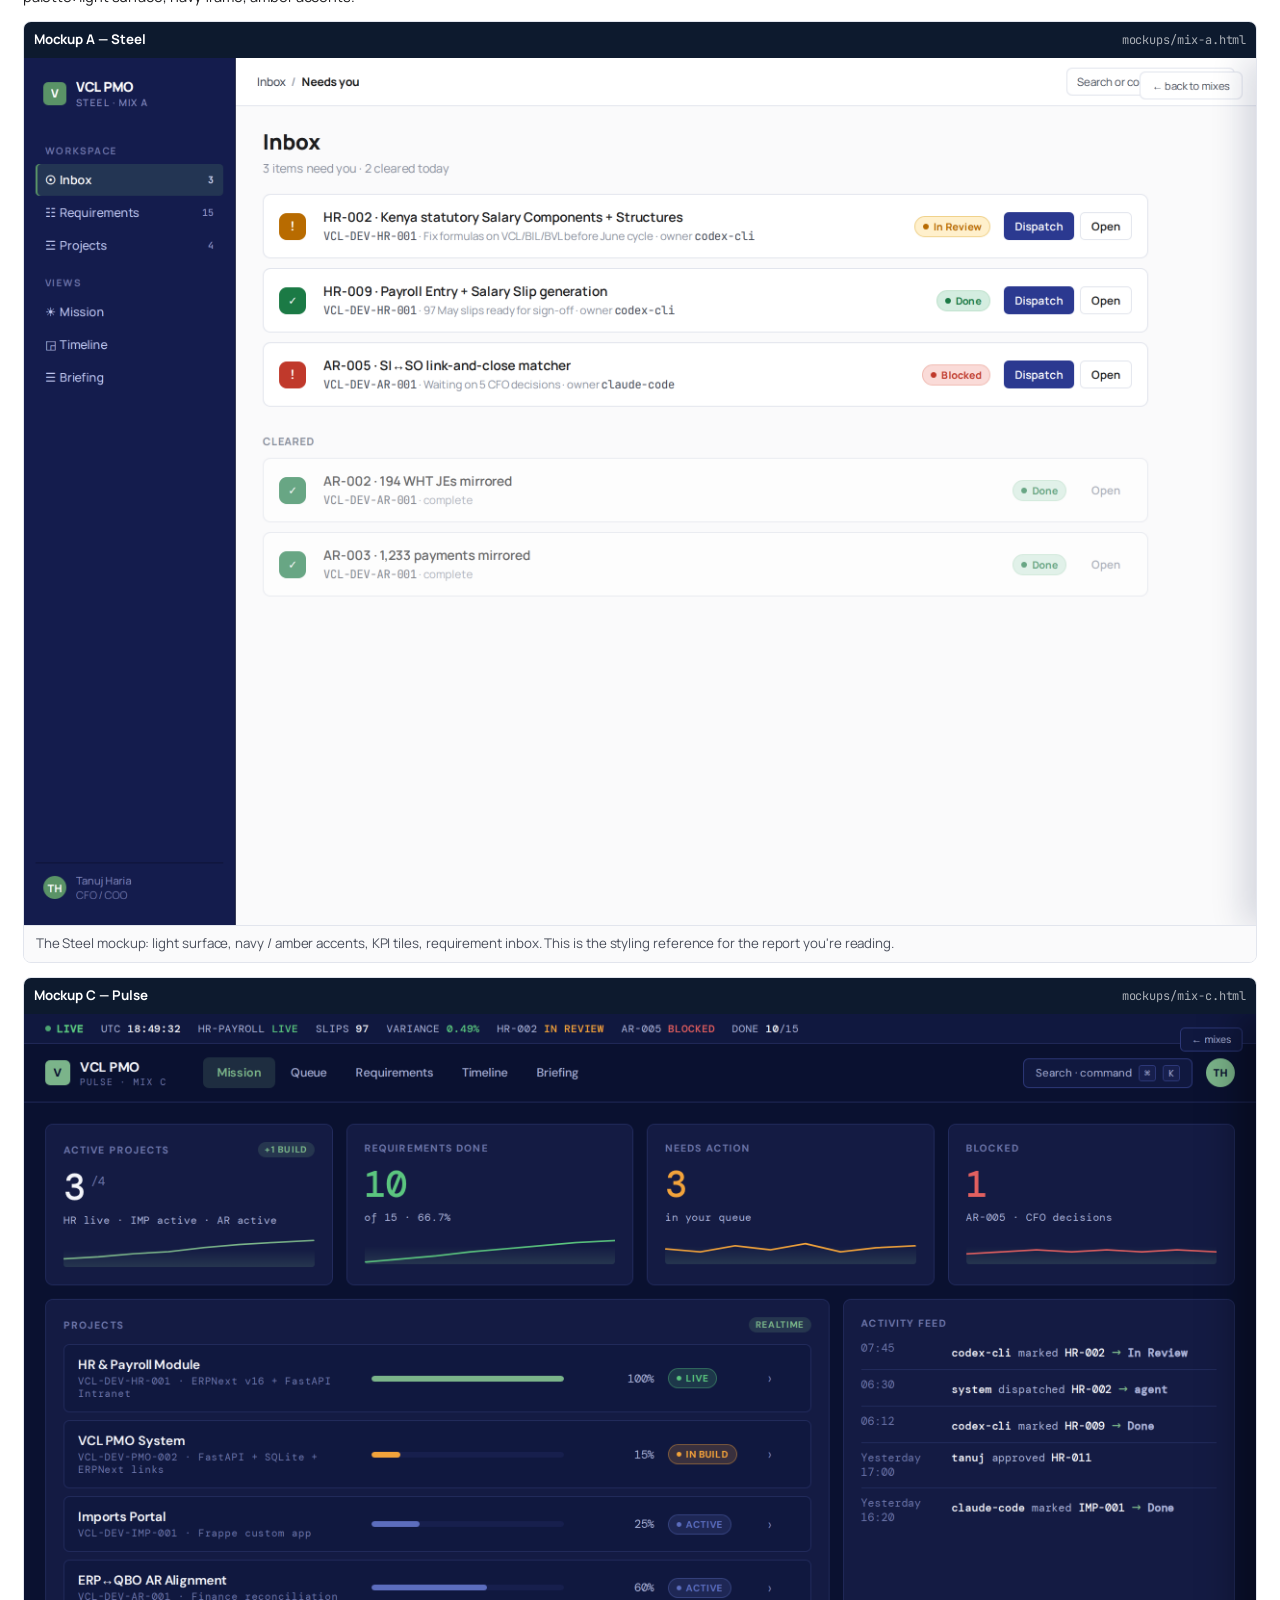
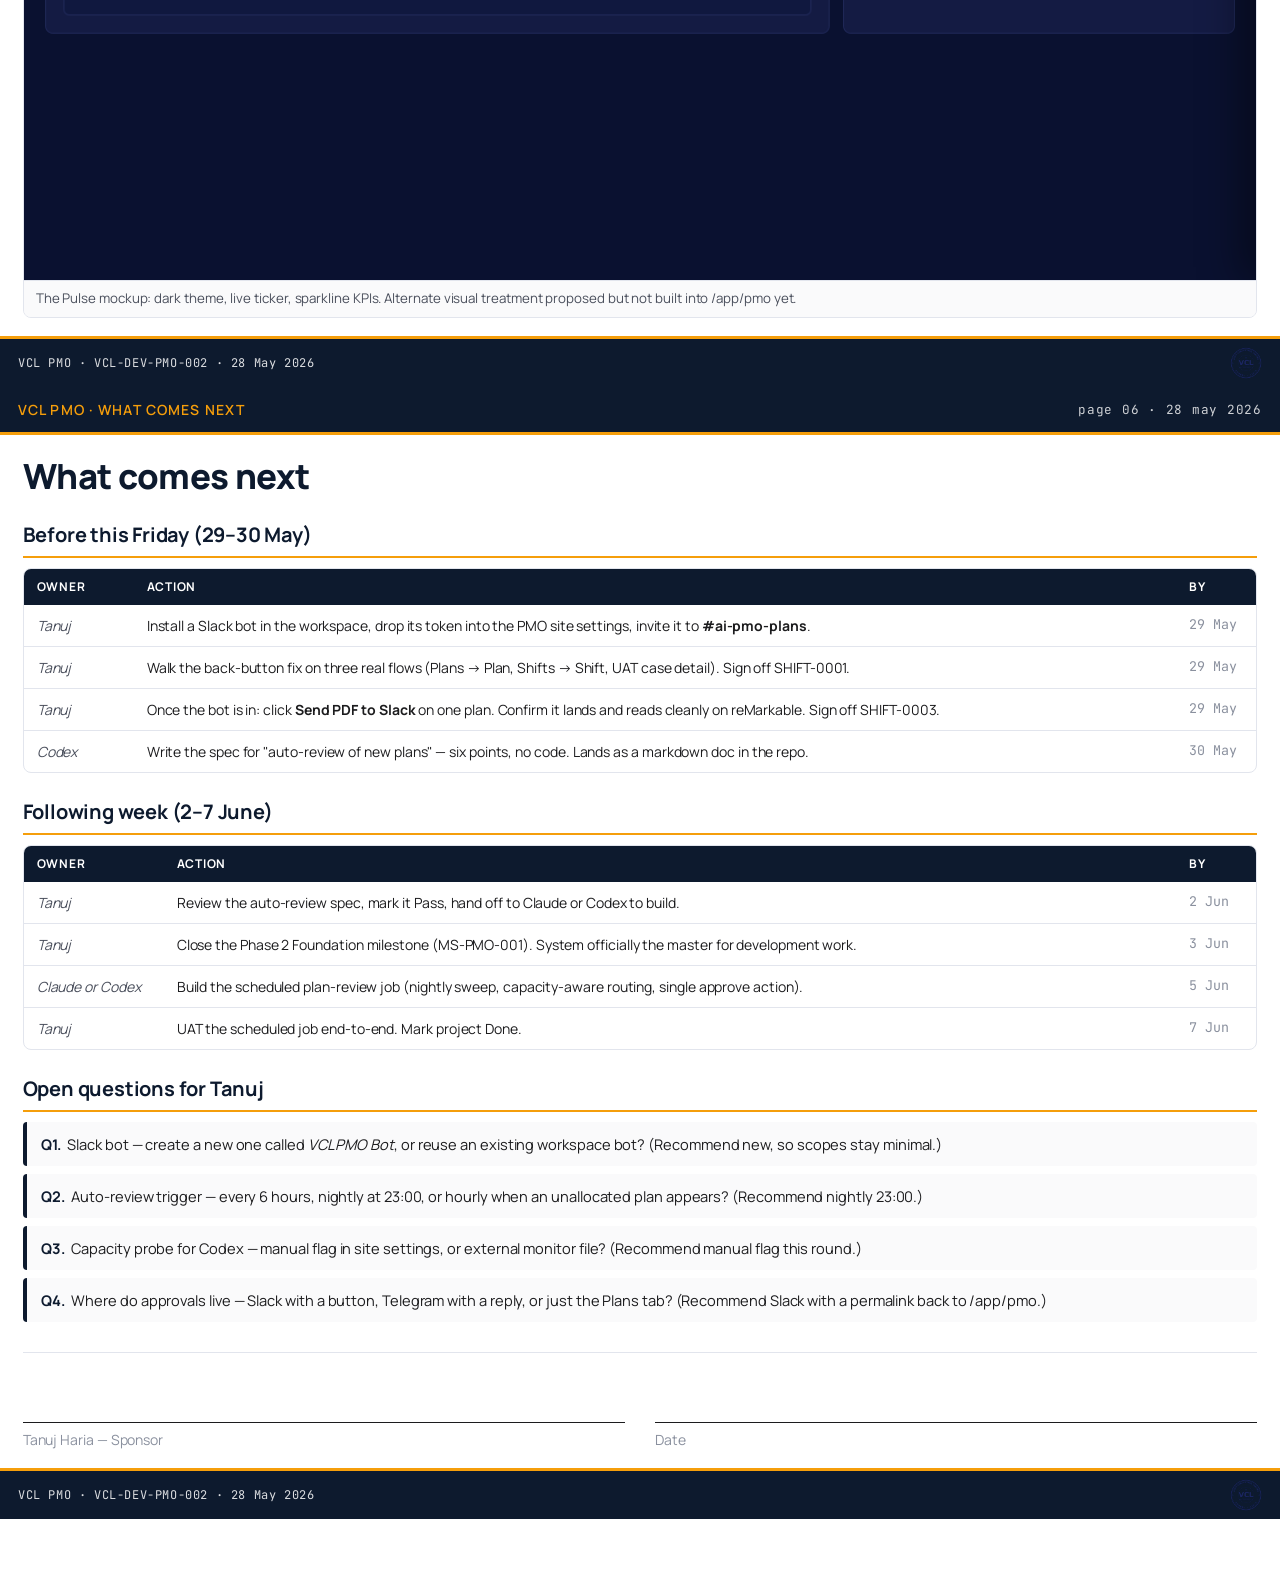
==== commit 1c8ebb7f: "docs: PMO status report — full VCL branding from mockups Full rebuild via Playwright + embedded font" ====
--- a/briefs/VCL-DEV-PMO-002_status_report.html
+++ b/briefs/VCL-DEV-PMO-002_status_report.html
@@ -4,169 +4,323 @@
 <meta charset="utf-8"/>
 <title>VCL PMO System — Status Report</title>
 <style>
-  :root {
-    --navy: #0D1A2E;
-    --amber: #F59E0B;
-    --ink: #1A1A1A;
-    --slate: #6C7A89;
-    --rule: #D5DBE3;
-    --paper: #FFFFFF;
-    --soft: #F4F6F9;
-    --green: #2E7D32;
-    --red: #B33A3A;
-  }
-  @page { size: A4 portrait; margin: 18mm 16mm 22mm 16mm; }
-  * { box-sizing: border-box; }
-  html, body { margin: 0; padding: 0; font-family: 'Helvetica', 'Arial', 'Segoe UI', sans-serif; color: var(--ink); background: var(--paper); }
-  body { font-size: 13.5pt; line-height: 1.5; }
-  .page { page-break-after: always; padding: 0; }
-  .page:last-of-type { page-break-after: auto; }
-  .stripe { height: 8px; background: var(--navy); margin-bottom: 18px; }
-  .accent { height: 4px; background: var(--amber); margin-bottom: 22px; }
-  h1 { font-size: 30pt; color: var(--navy); line-height: 1.1; margin: 0 0 8px 0; }
-  h2 { font-size: 18pt; color: var(--navy); margin: 26px 0 10px 0; padding-bottom: 6px; border-bottom: 1.5px solid var(--amber); }
-  h3 { font-size: 13.5pt; color: var(--navy); margin: 18px 0 6px 0; }
-  p { margin: 8px 0; }
-  ul, ol { margin: 6px 0 12px 22px; padding: 0; }
-  li { margin: 4px 0; }
-  .meta { color: var(--slate); font-size: 11pt; letter-spacing: 0.3px; }
-  .pill { display: inline-block; padding: 3px 9px; border-radius: 999px; font-size: 10pt; font-weight: 600; }
-  .pill-done    { background: var(--green); color: white; }
-  .pill-progress{ background: var(--amber); color: var(--navy); }
-  .pill-todo    { background: var(--rule);  color: var(--navy); }
-  .pill-block   { background: var(--red);   color: white; }
-  .summary-box {
-    border-left: 4px solid var(--amber);
-    background: var(--soft);
-    padding: 14px 16px;
-    margin: 12px 0 18px 0;
-    border-radius: 4px;
-  }
-  table { width: 100%; border-collapse: collapse; margin: 8px 0 16px 0; font-size: 12pt; }
-  th { background: var(--navy); color: white; text-align: left; padding: 8px 10px; font-size: 11pt; }
-  td { padding: 9px 10px; border-bottom: 1px solid var(--rule); vertical-align: top; }
-  td.who { color: var(--slate); font-style: italic; width: 110px; }
-  td.what { color: var(--ink); }
-  td.when { width: 90px; color: var(--slate); }
-  .footer { position: fixed; bottom: 8mm; left: 16mm; right: 16mm; border-top: 1px solid var(--rule); padding-top: 4mm; font-size: 9pt; color: var(--slate); display: flex; justify-content: space-between; }
-  .cover {
-    height: 245mm; display: flex; flex-direction: column; justify-content: space-between;
-    padding: 28mm 0 18mm 0;
-  }
-  .cover .brand { font-size: 11pt; letter-spacing: 4px; color: var(--navy); font-weight: 700; }
-  .cover h1 { font-size: 44pt; line-height: 1.05; margin-top: 18px; }
-  .cover .lede { font-size: 16pt; color: var(--slate); margin-top: 12px; line-height: 1.4; max-width: 540px; }
-  .cover .fact-grid {
-    display: grid; grid-template-columns: 1fr 1fr; gap: 14px 24px; margin-top: 36px;
-    padding: 18px 22px; background: var(--soft); border-left: 4px solid var(--amber); border-radius: 4px;
-  }
-  .cover .fact-grid b { display: block; font-size: 10pt; color: var(--slate); text-transform: uppercase; letter-spacing: 0.8px; margin-bottom: 3px; }
-  .cover .fact-grid span { font-size: 13pt; color: var(--ink); }
-  .cover .signoff { color: var(--slate); font-size: 11pt; }
-
-  .traffic { display: grid; grid-template-columns: repeat(4, 1fr); gap: 10px; margin: 14px 0; }
-  .traffic .card { padding: 14px 14px; border-radius: 6px; background: var(--soft); border-top: 4px solid var(--rule); }
-  .traffic .card.green { border-top-color: var(--green); }
-  .traffic .card.amber { border-top-color: var(--amber); }
-  .traffic .card.red   { border-top-color: var(--red); }
-  .traffic .card b { display: block; font-size: 10pt; letter-spacing: 0.5px; color: var(--slate); }
-  .traffic .card .n { font-size: 32pt; font-weight: 700; color: var(--navy); line-height: 1.0; margin-top: 4px; }
-  .traffic .card .lbl { font-size: 10pt; color: var(--slate); margin-top: 2px; }
-
-  svg.diagram { display: block; margin: 14px auto; max-width: 100%; height: auto; }
-  .caption { font-size: 10pt; color: var(--slate); text-align: center; margin-top: -4px; }
-
-  .qa { background: var(--soft); border-left: 4px solid var(--navy); padding: 12px 14px; border-radius: 4px; margin: 10px 0; }
-  .qa b { color: var(--navy); }
-
-  .signature {
-    margin-top: 36px; padding-top: 16px; border-top: 1px solid var(--rule);
-    font-size: 11pt; color: var(--slate);
-    display: grid; grid-template-columns: 1fr 1fr; gap: 30px;
-  }
-  .signature .slot { border-bottom: 1px solid var(--ink); padding-bottom: 28px; margin-bottom: 6px; }
+@font-face { font-family: 'Manrope'; font-weight: 400; font-style: normal;
+  src: url([data-uri]) format('truetype'); }
+@font-face { font-family: 'Manrope'; font-weight: 600; font-style: normal;
+  src: url([data-uri]) format('truetype'); }
+@font-face { font-family: 'Manrope'; font-weight: 700; font-style: normal;
+  src: url([data-uri]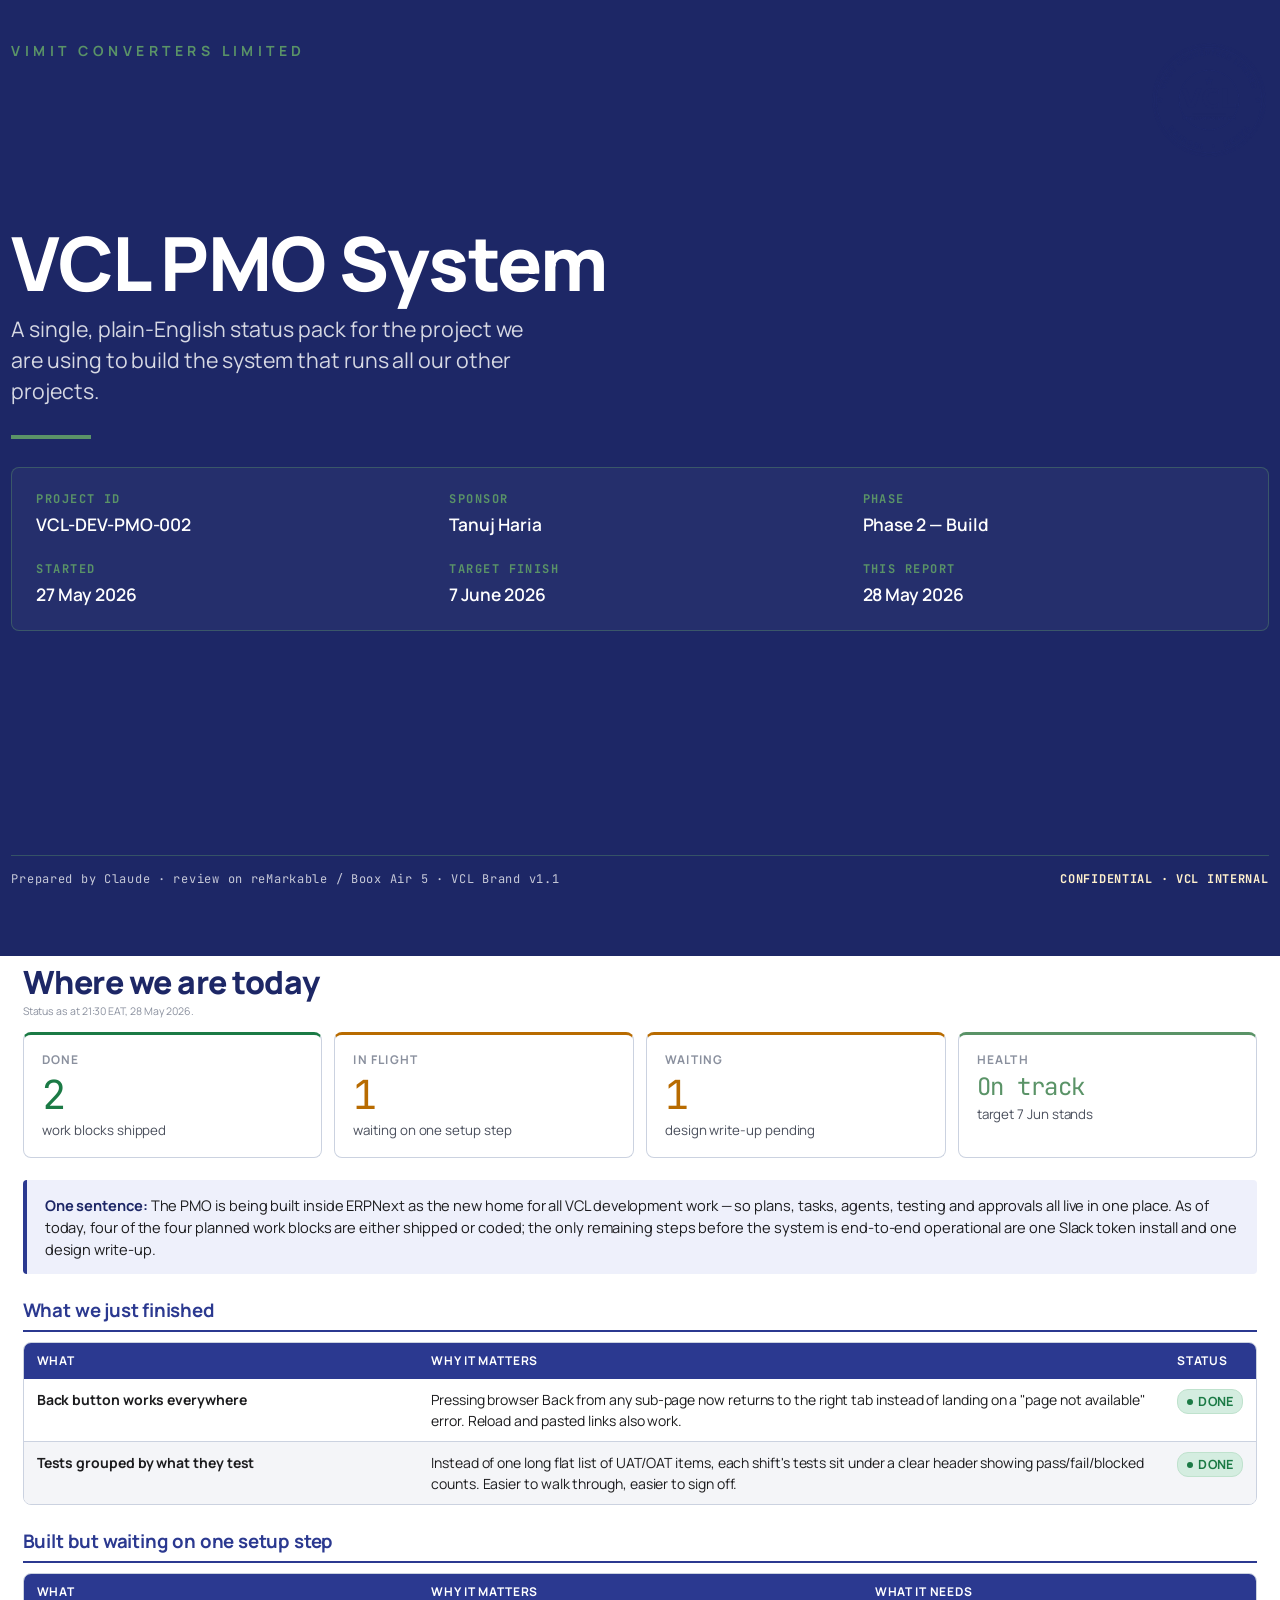
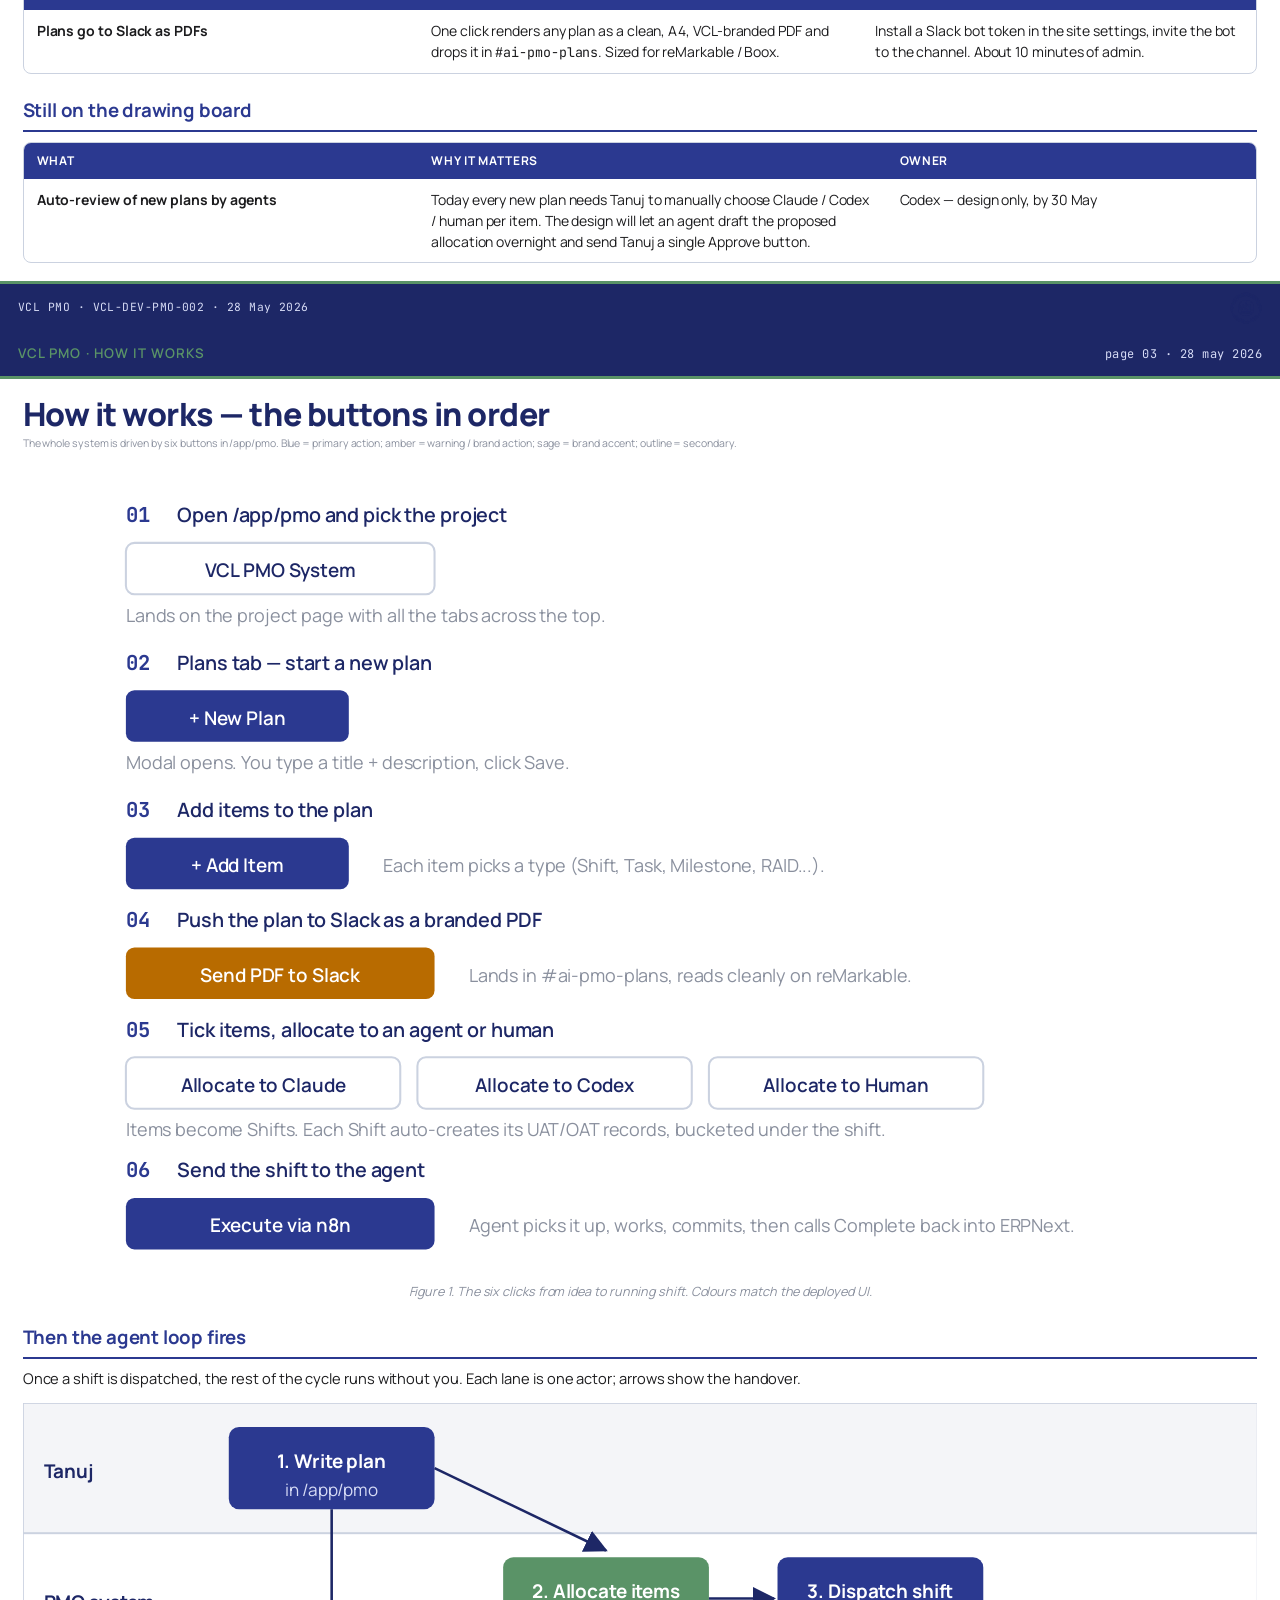
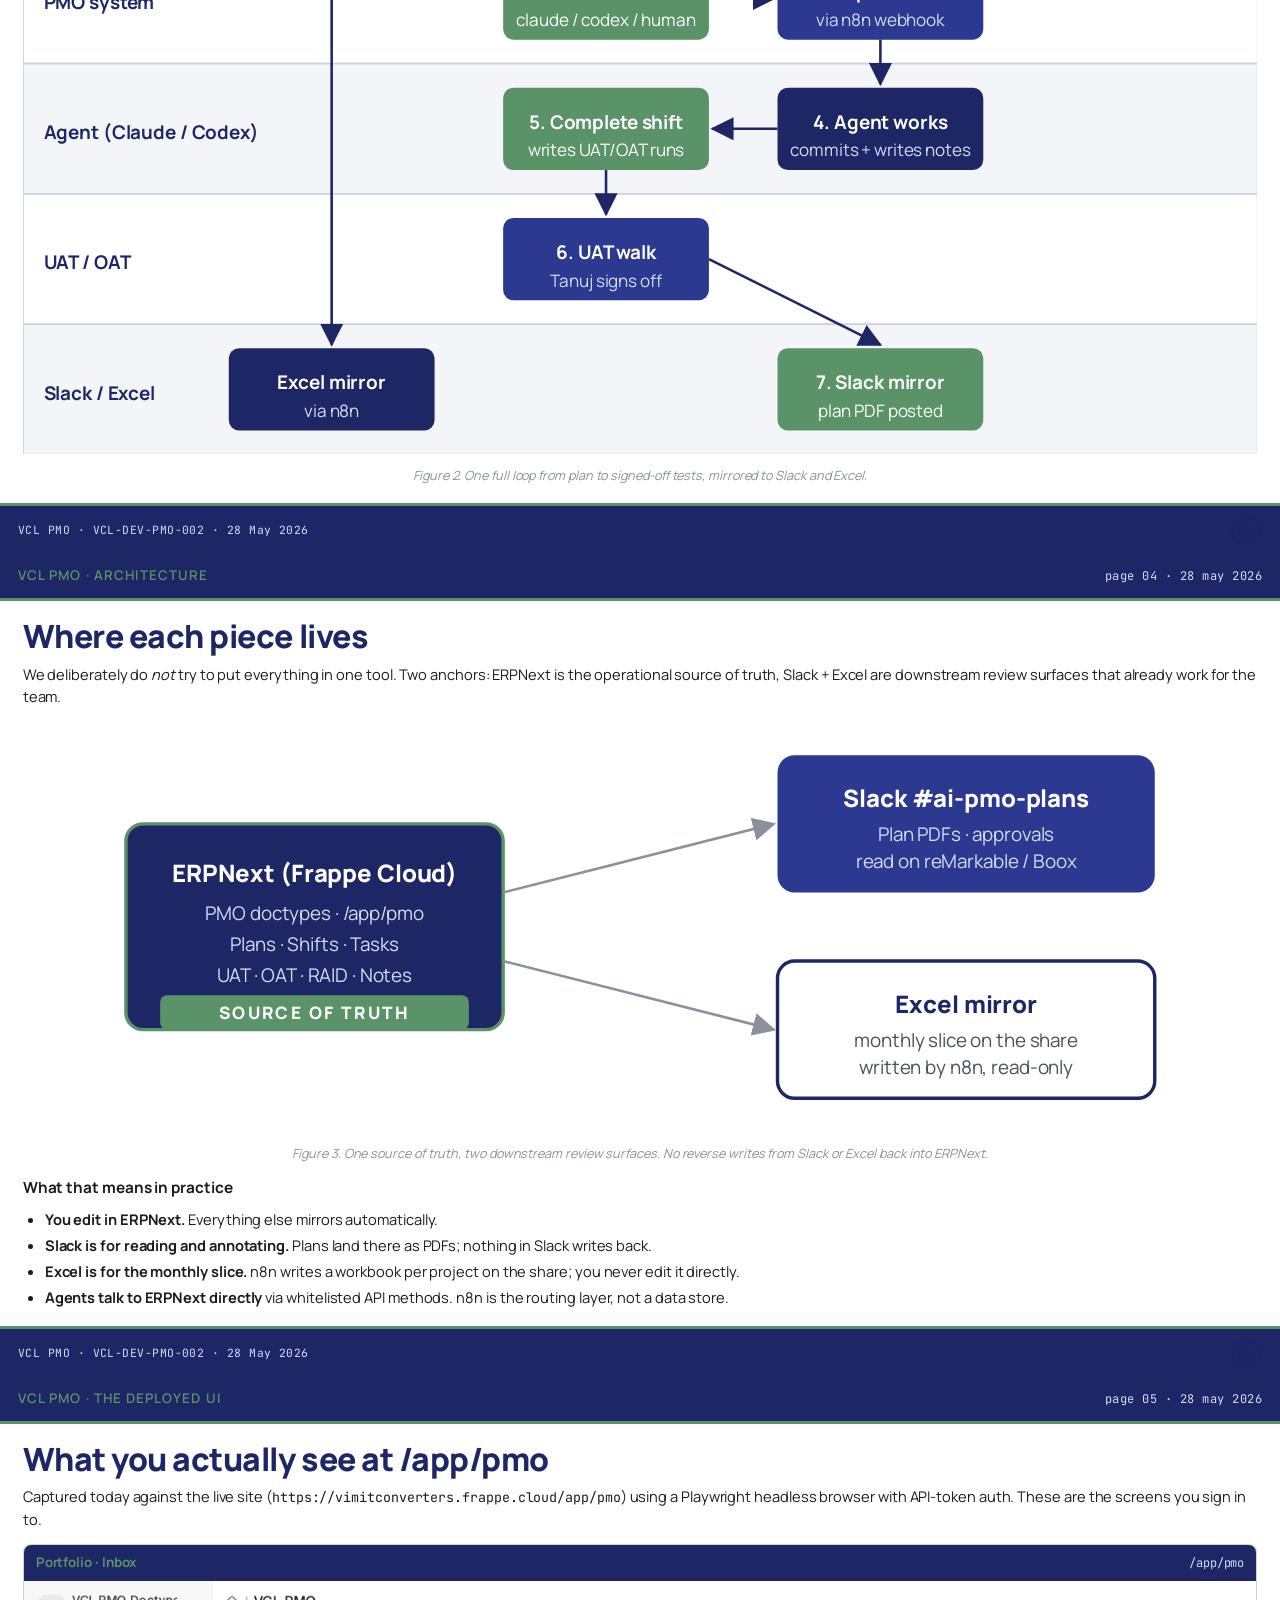
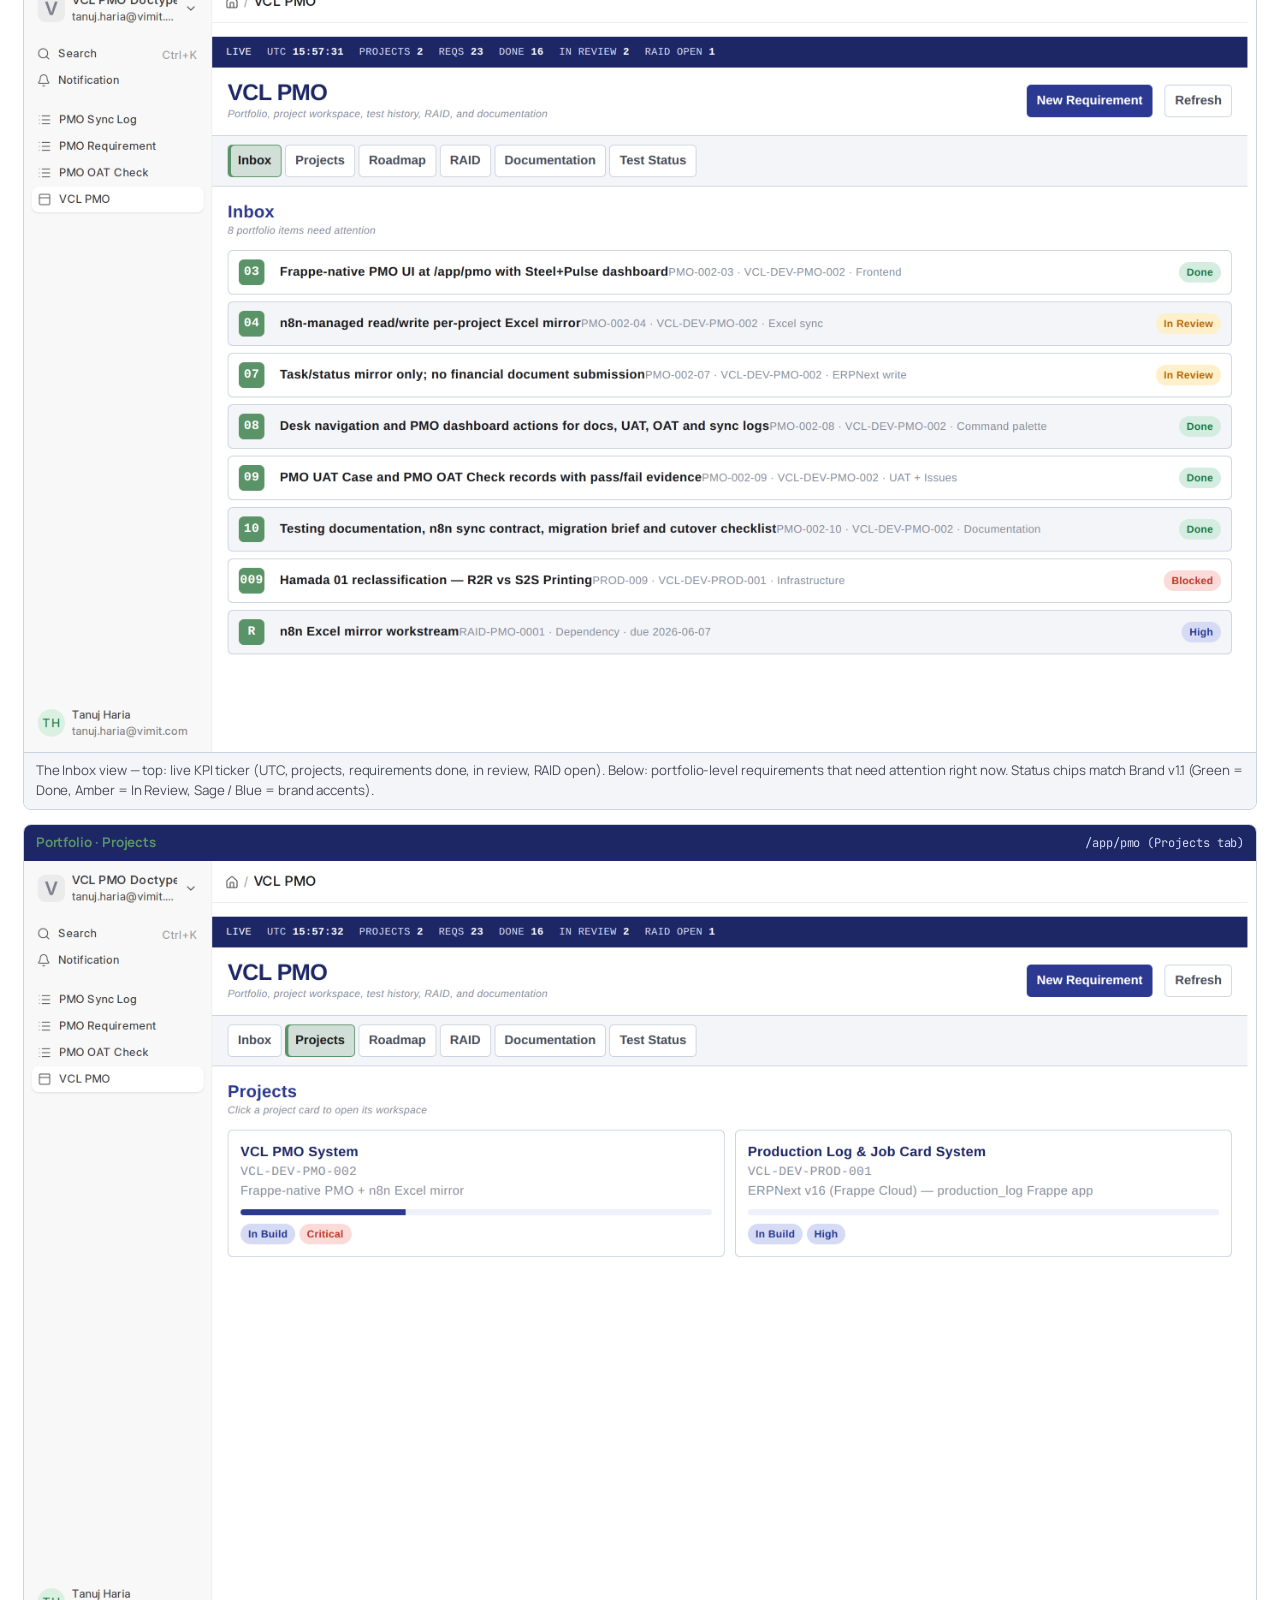
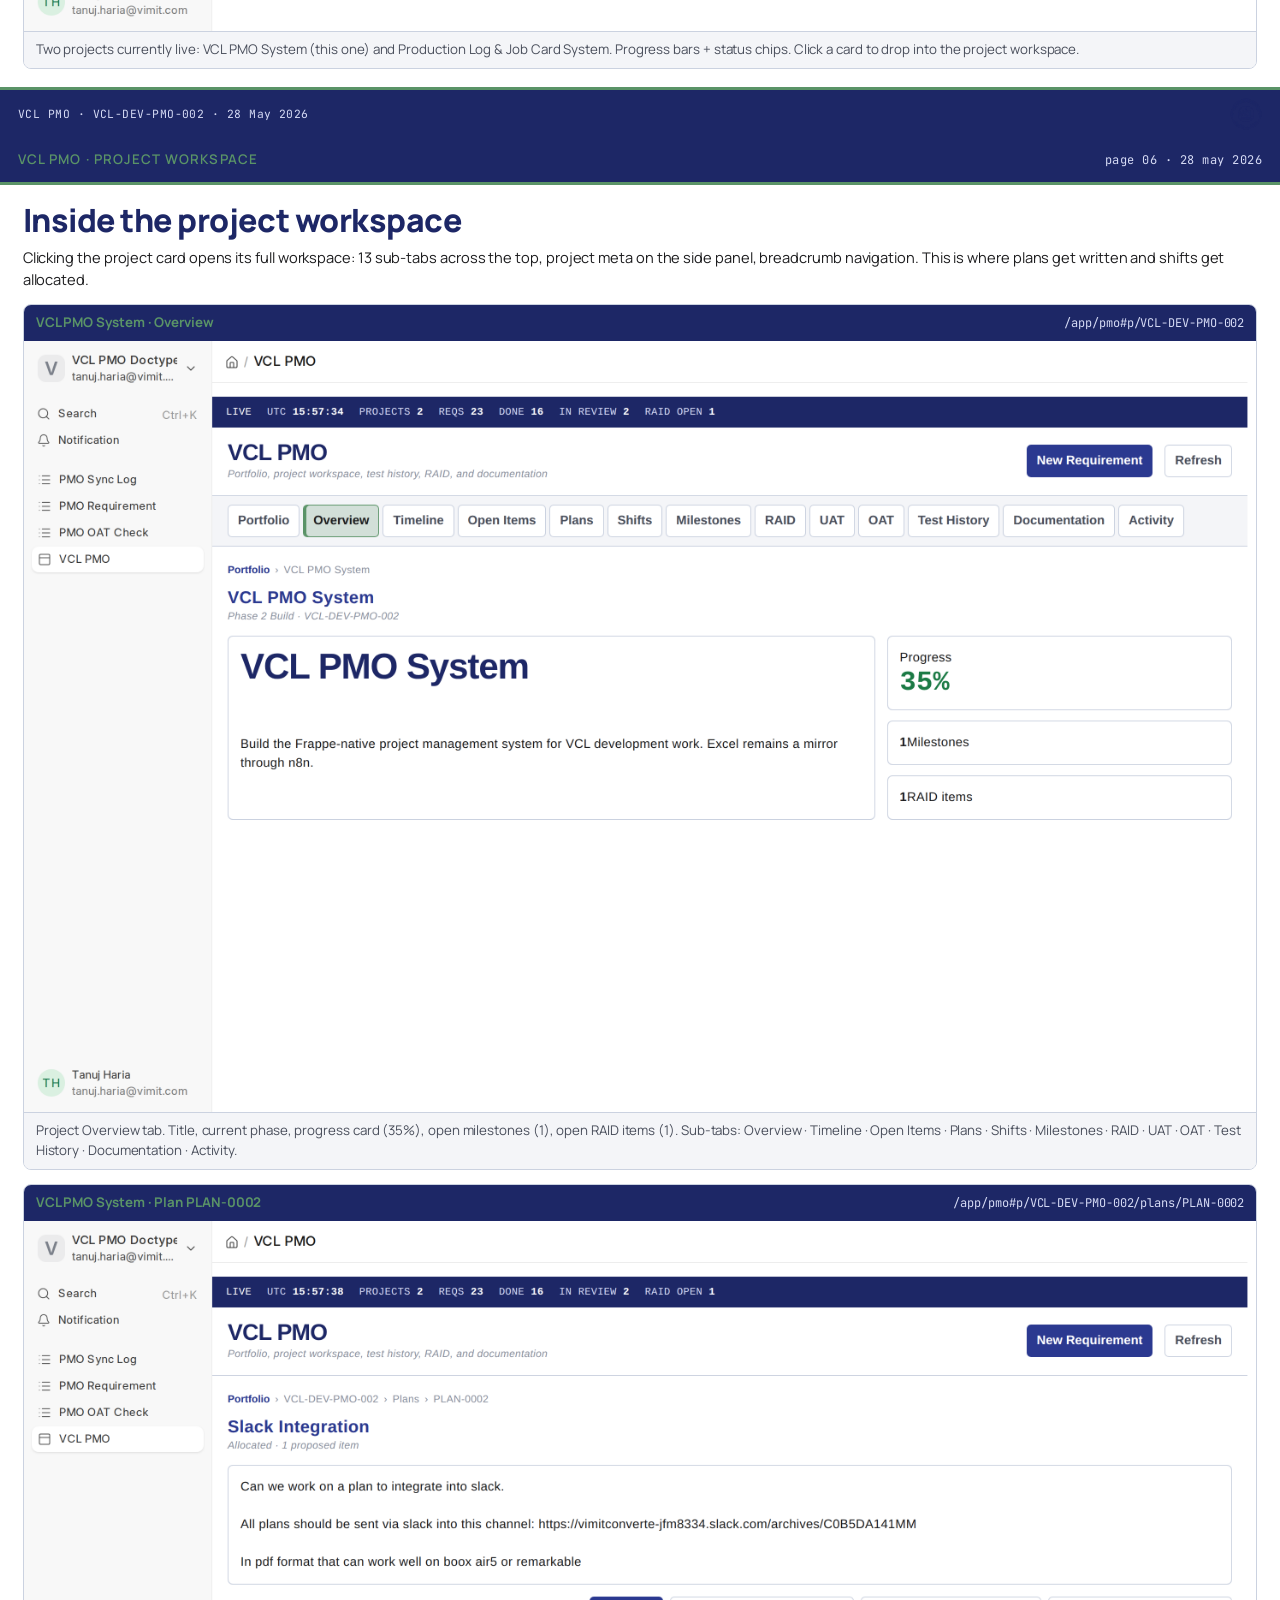
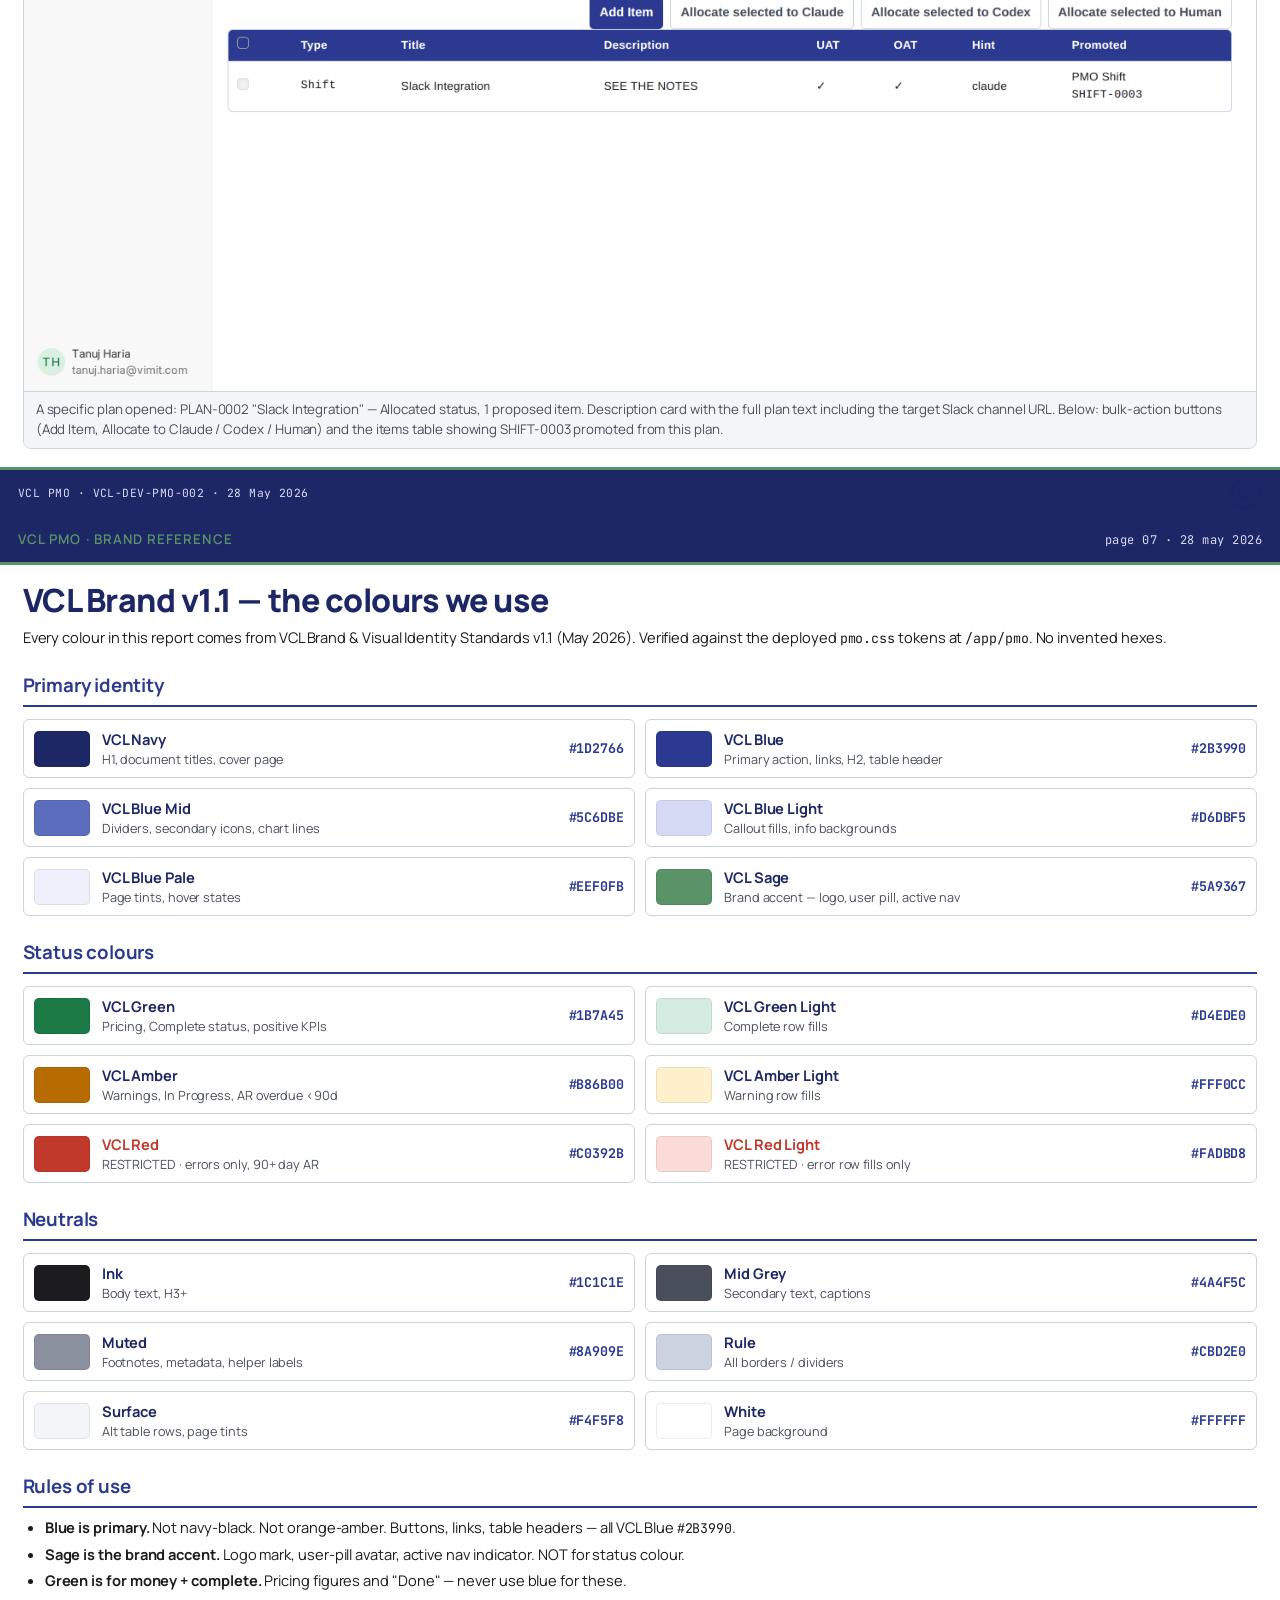
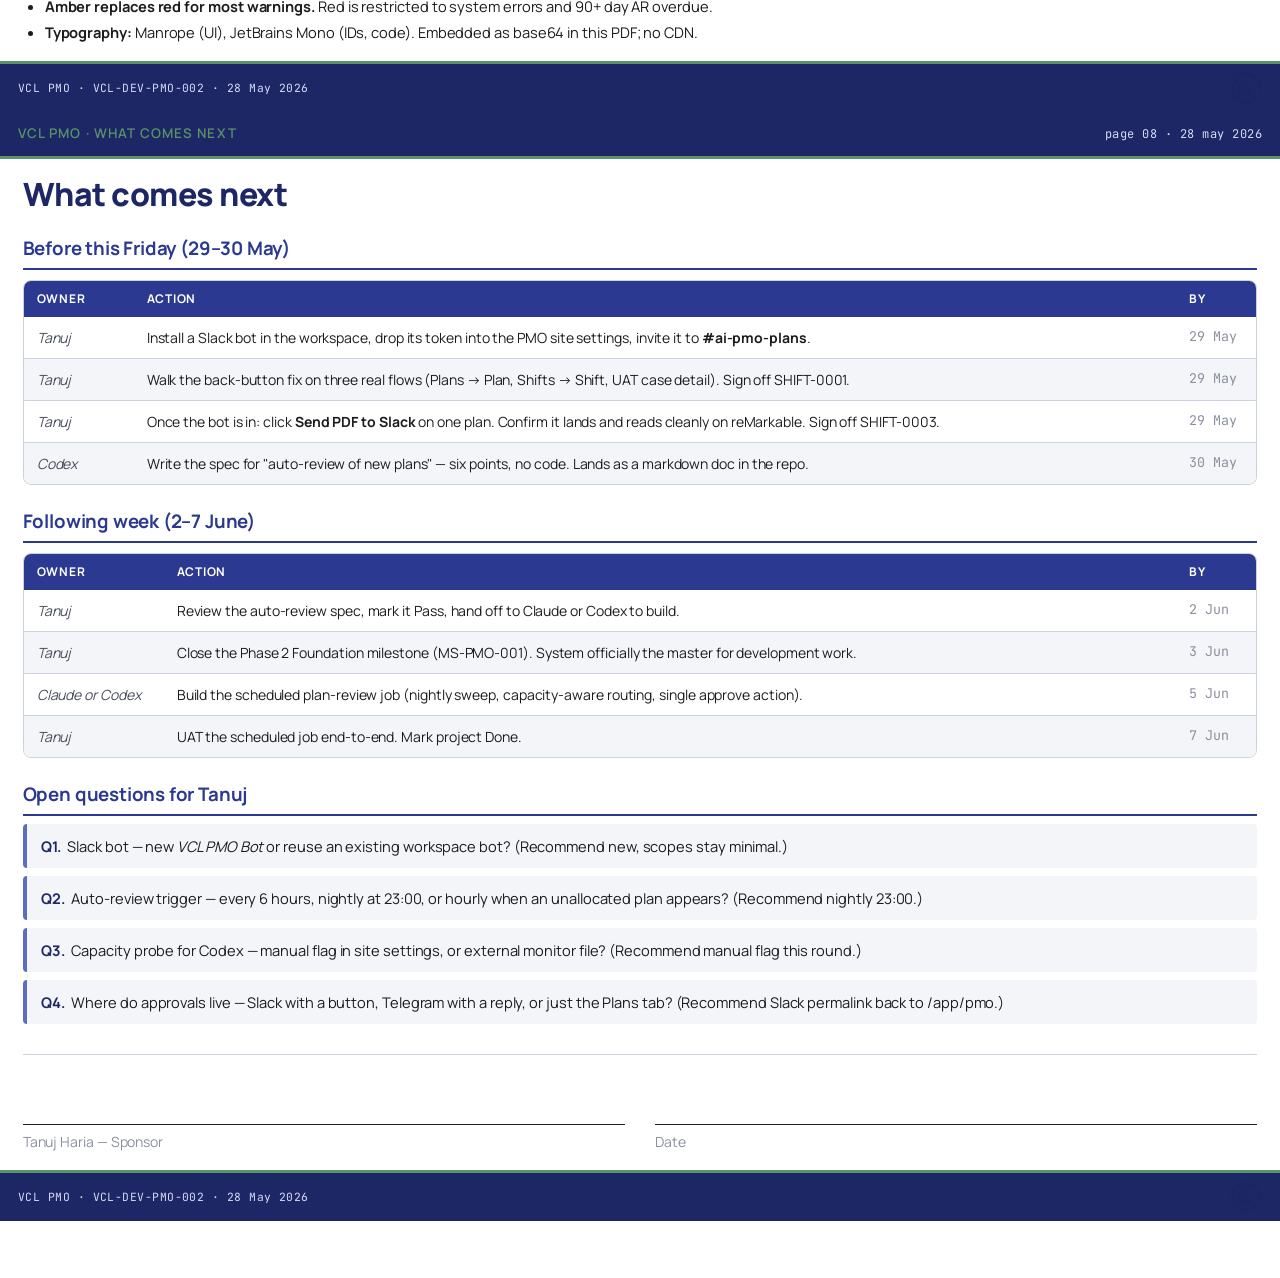
==== commit 728969b7: "docs: PMO status report v4 — verified VCL Brand v1.1 + deployed UI screenshots Replaces the prior na" ====
--- a/briefs/VCL-DEV-PMO-002_status_report.html
+++ b/briefs/VCL-DEV-PMO-002_status_report.html
@@ -4,117 +4,108 @@
 <meta charset="utf-8"/>
 <title>VCL PMO System — Status Report</title>
 <style>
-@font-face { font-family: 'Manrope'; font-weight: 400; font-style: normal;
-  src: url([data-uri]) format('truetype'); }
-@font-face { font-family: 'Manrope'; font-weight: 600; font-style: normal;
-  src: url([data-uri]) format('truetype'); }
-@font-face { font-family: 'Manrope'; font-weight: 700; font-style: normal;
-  src: url([data-uri]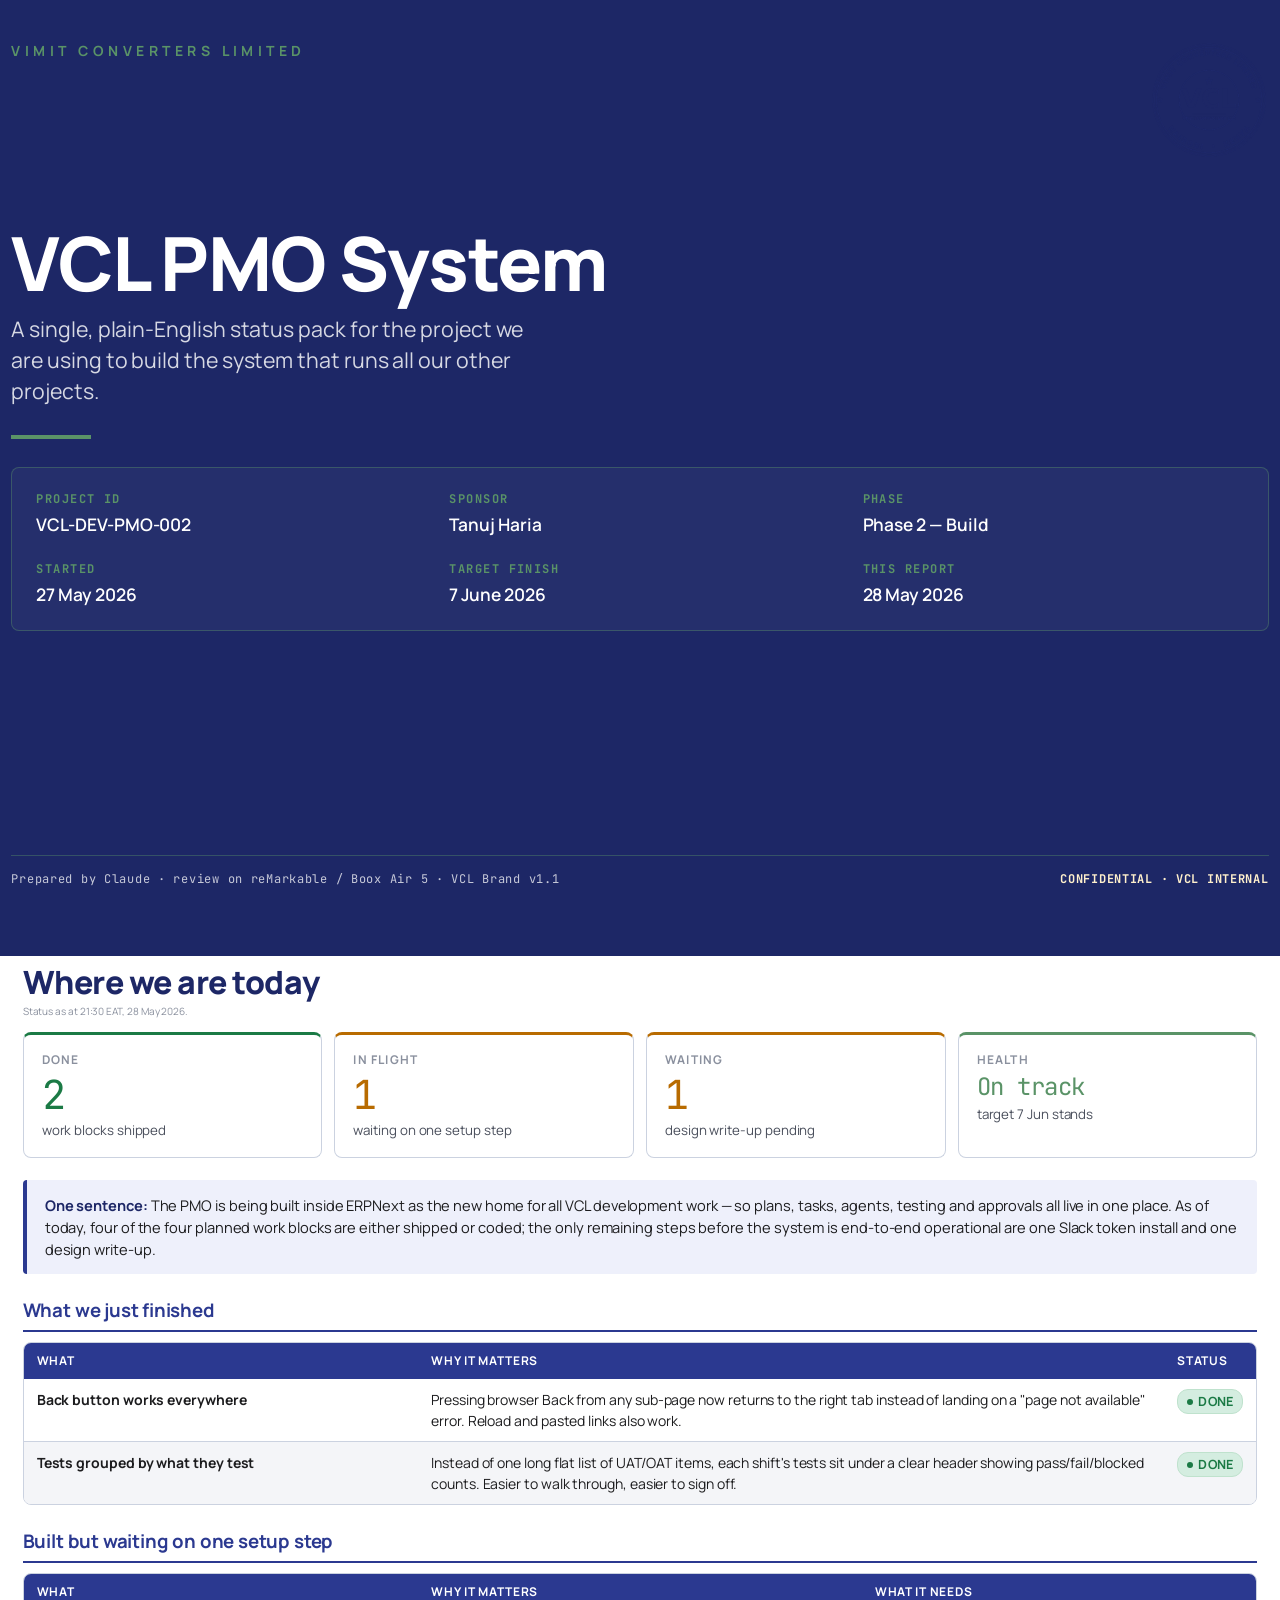
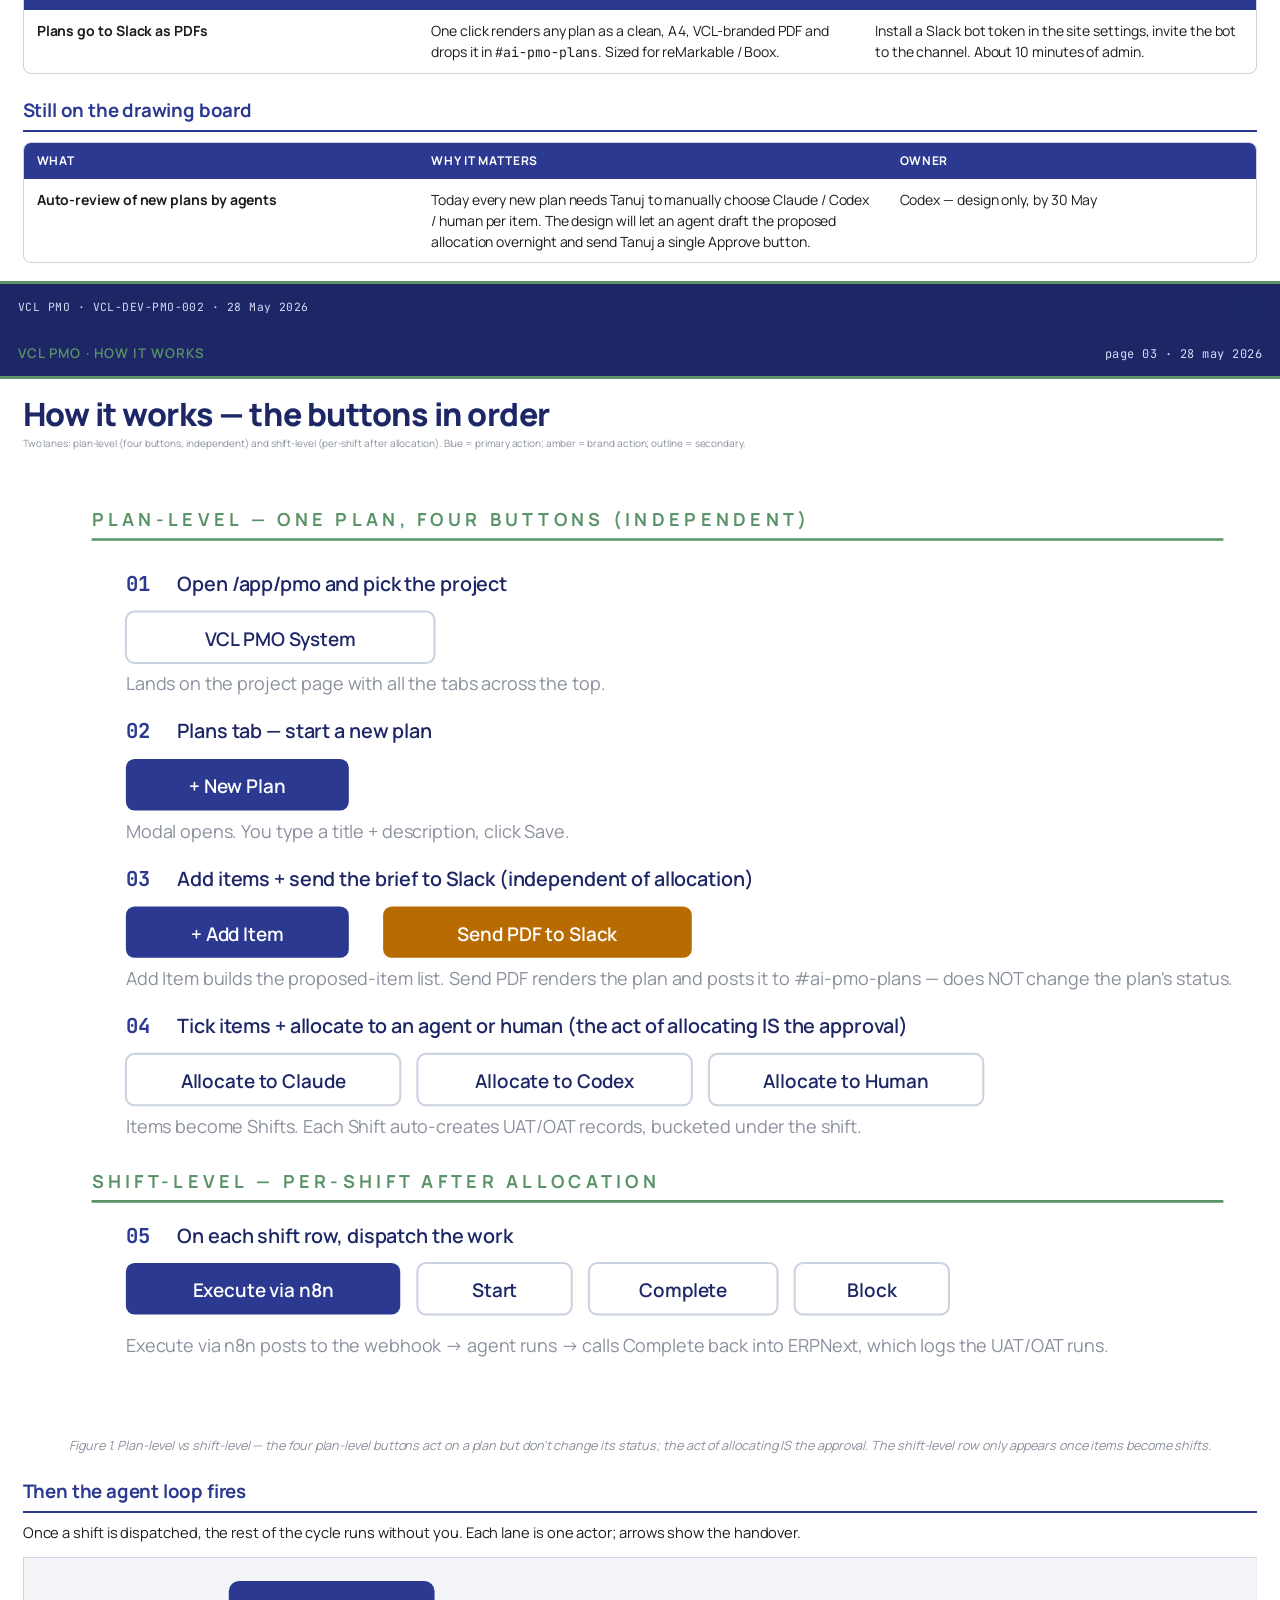
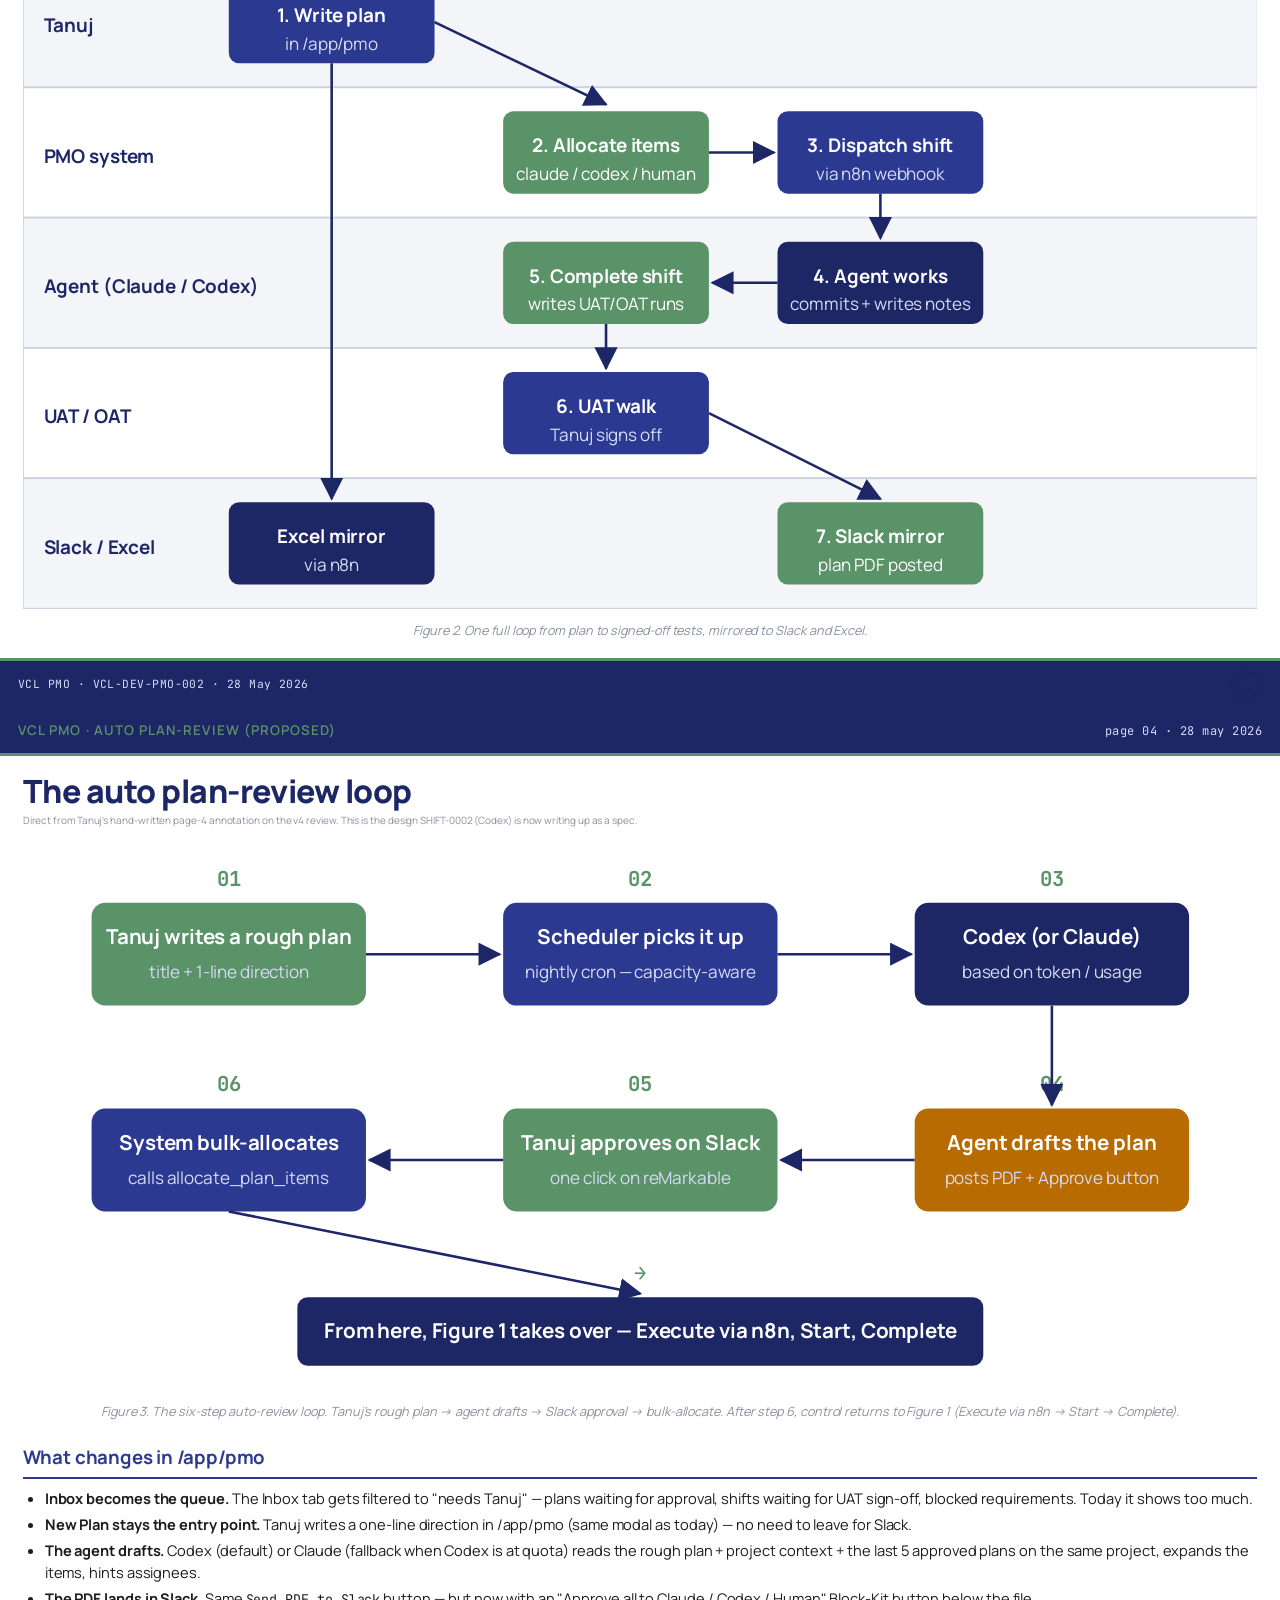
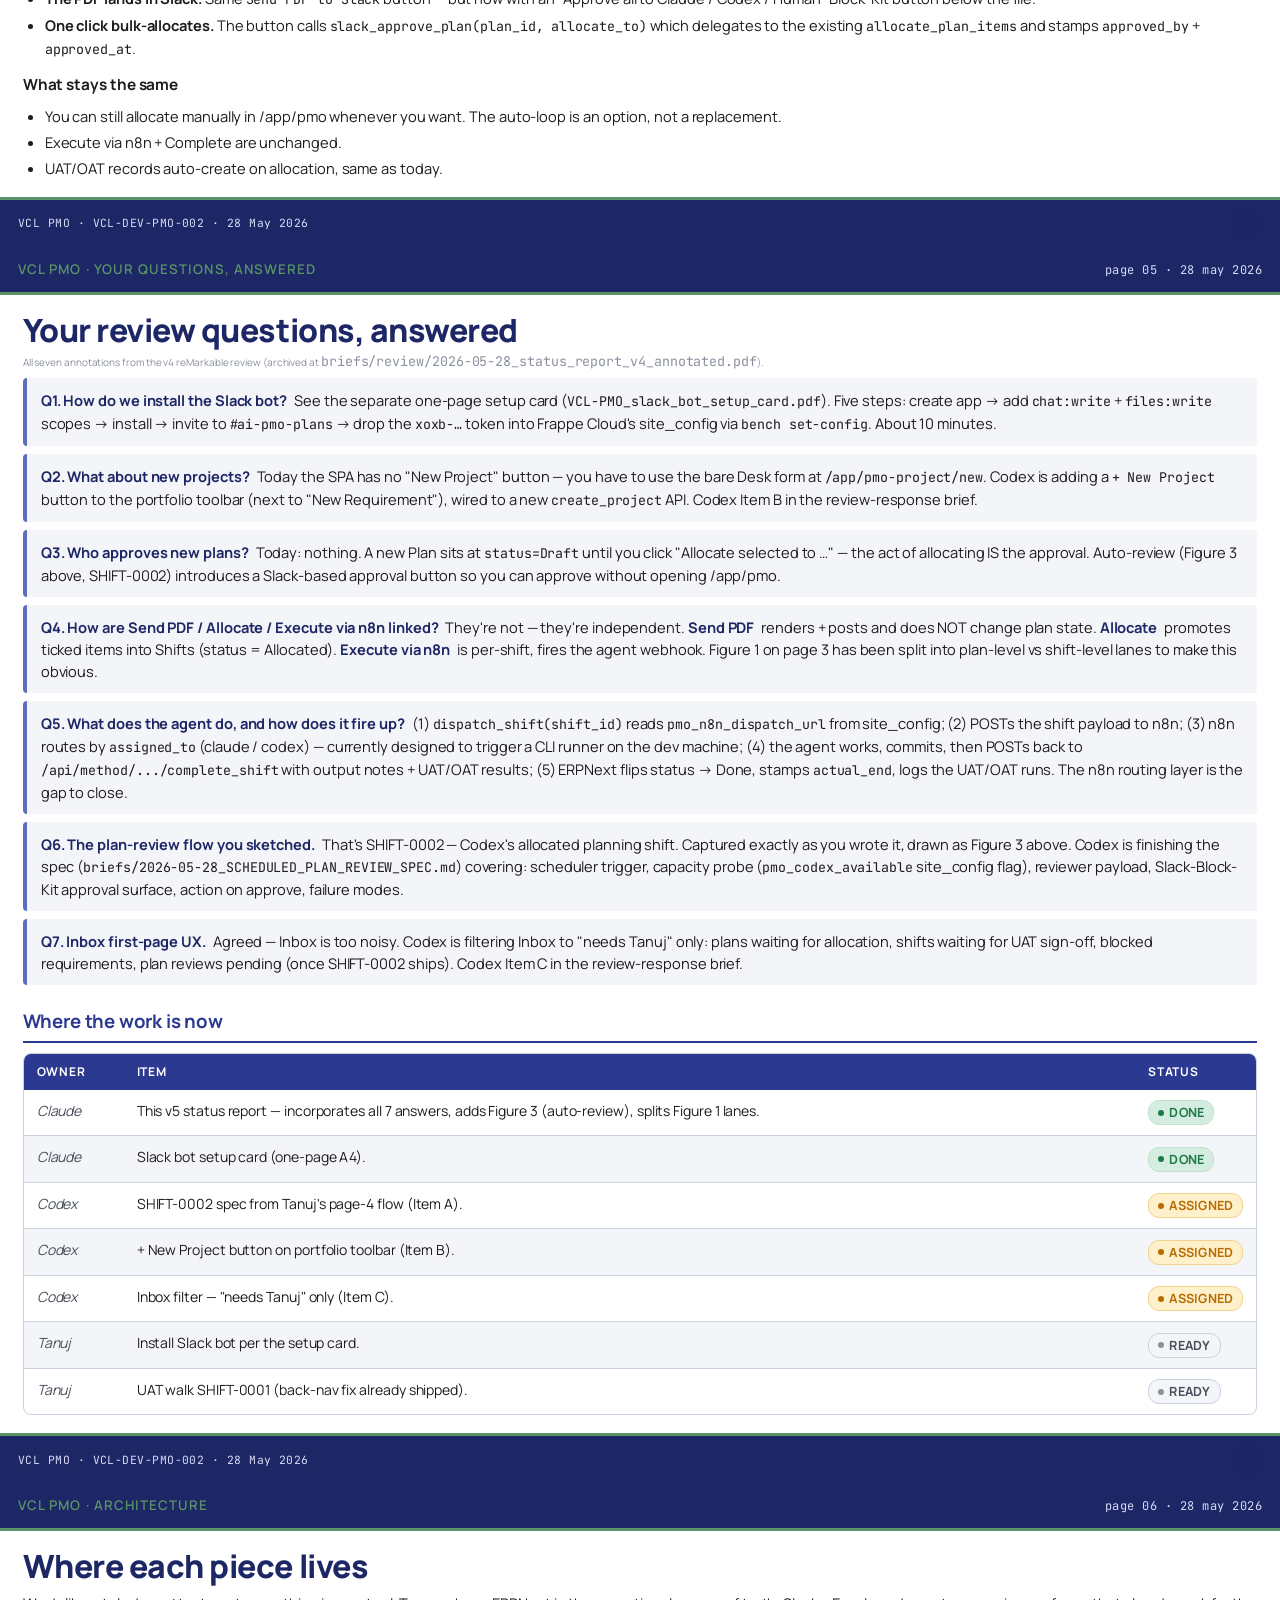
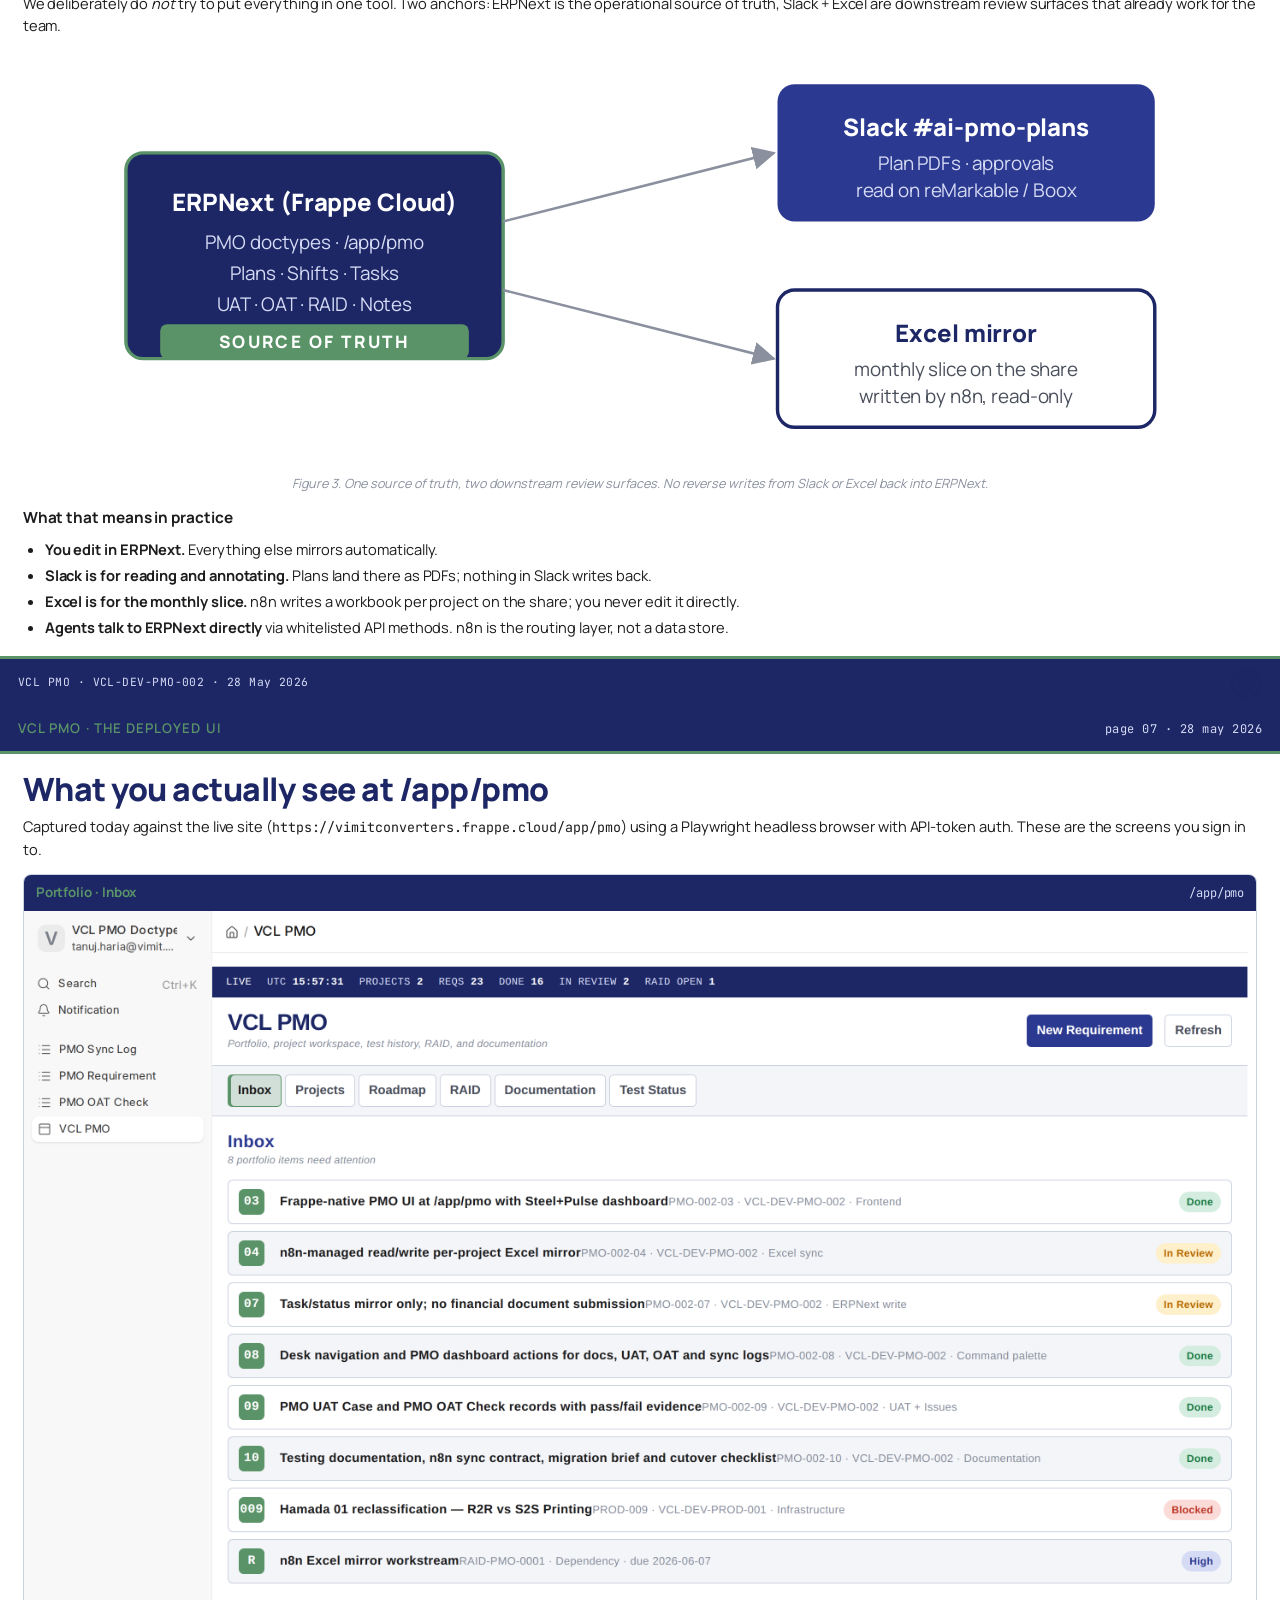
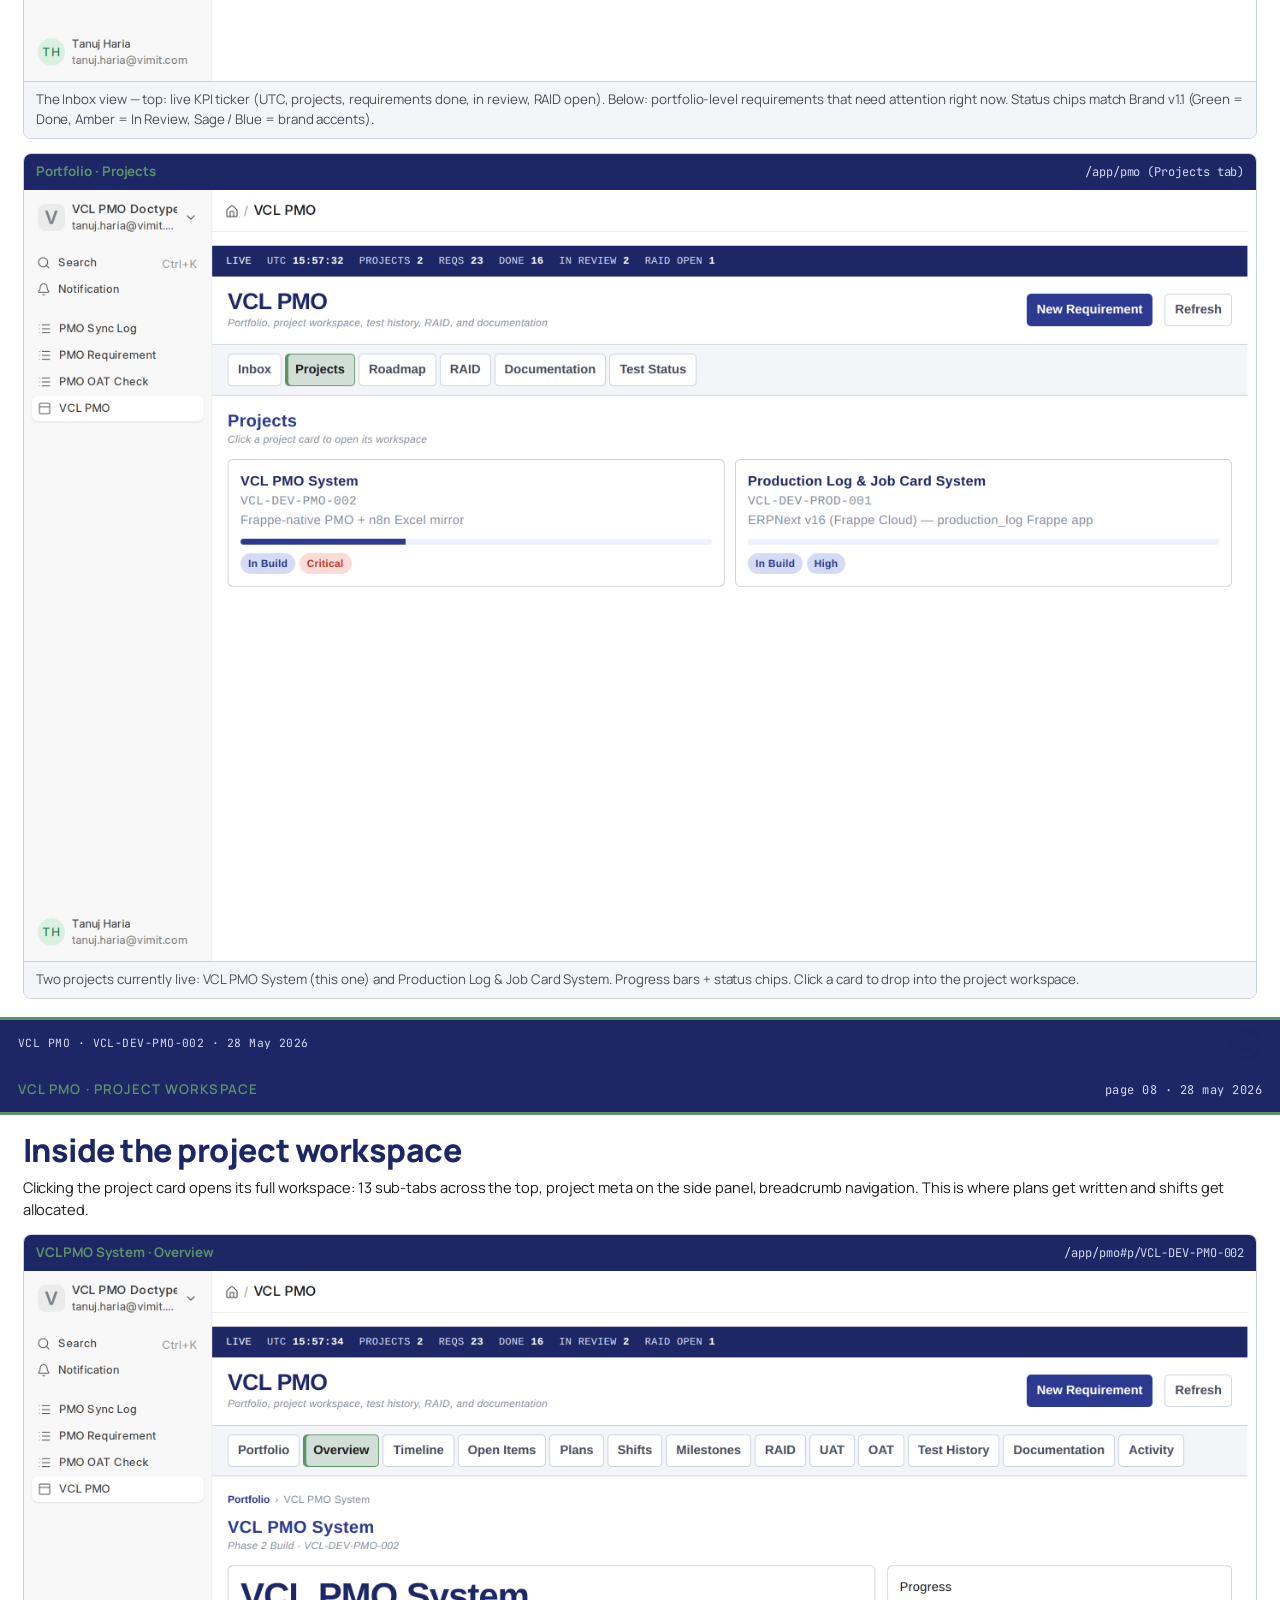
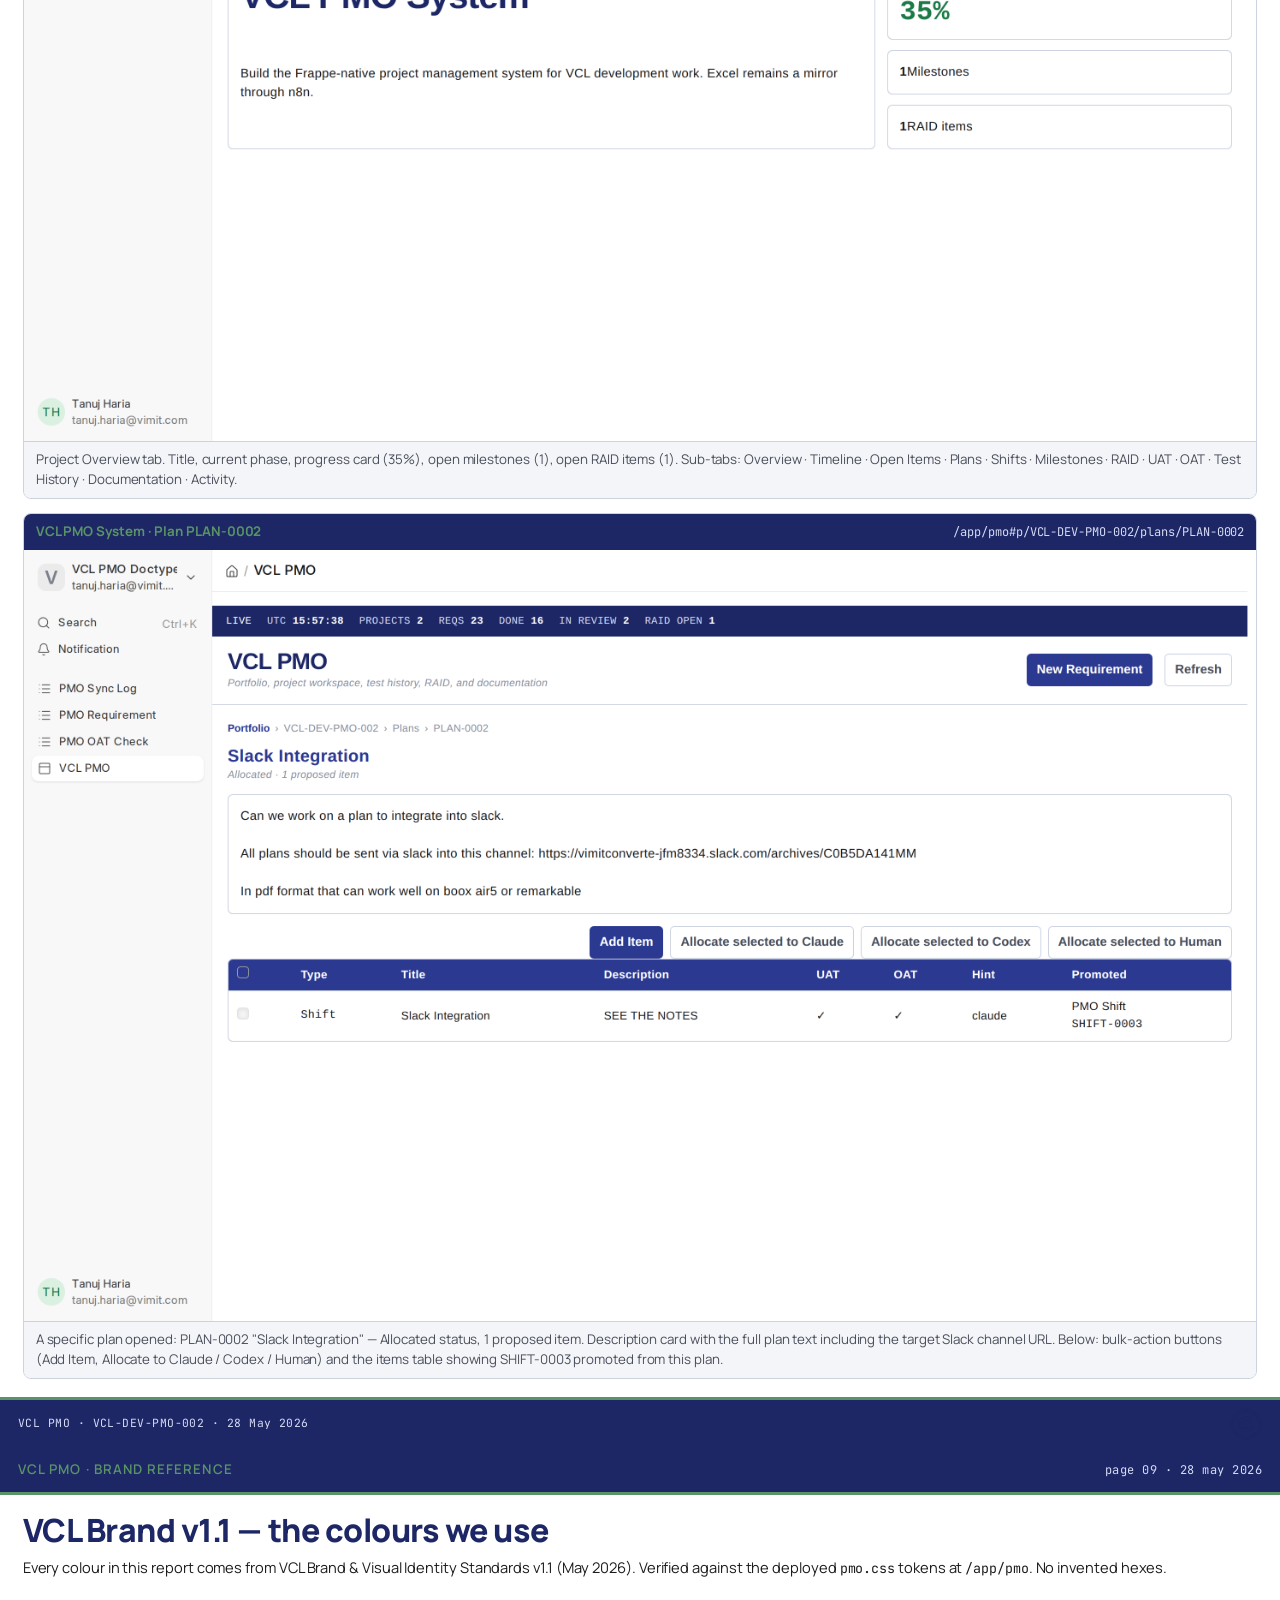
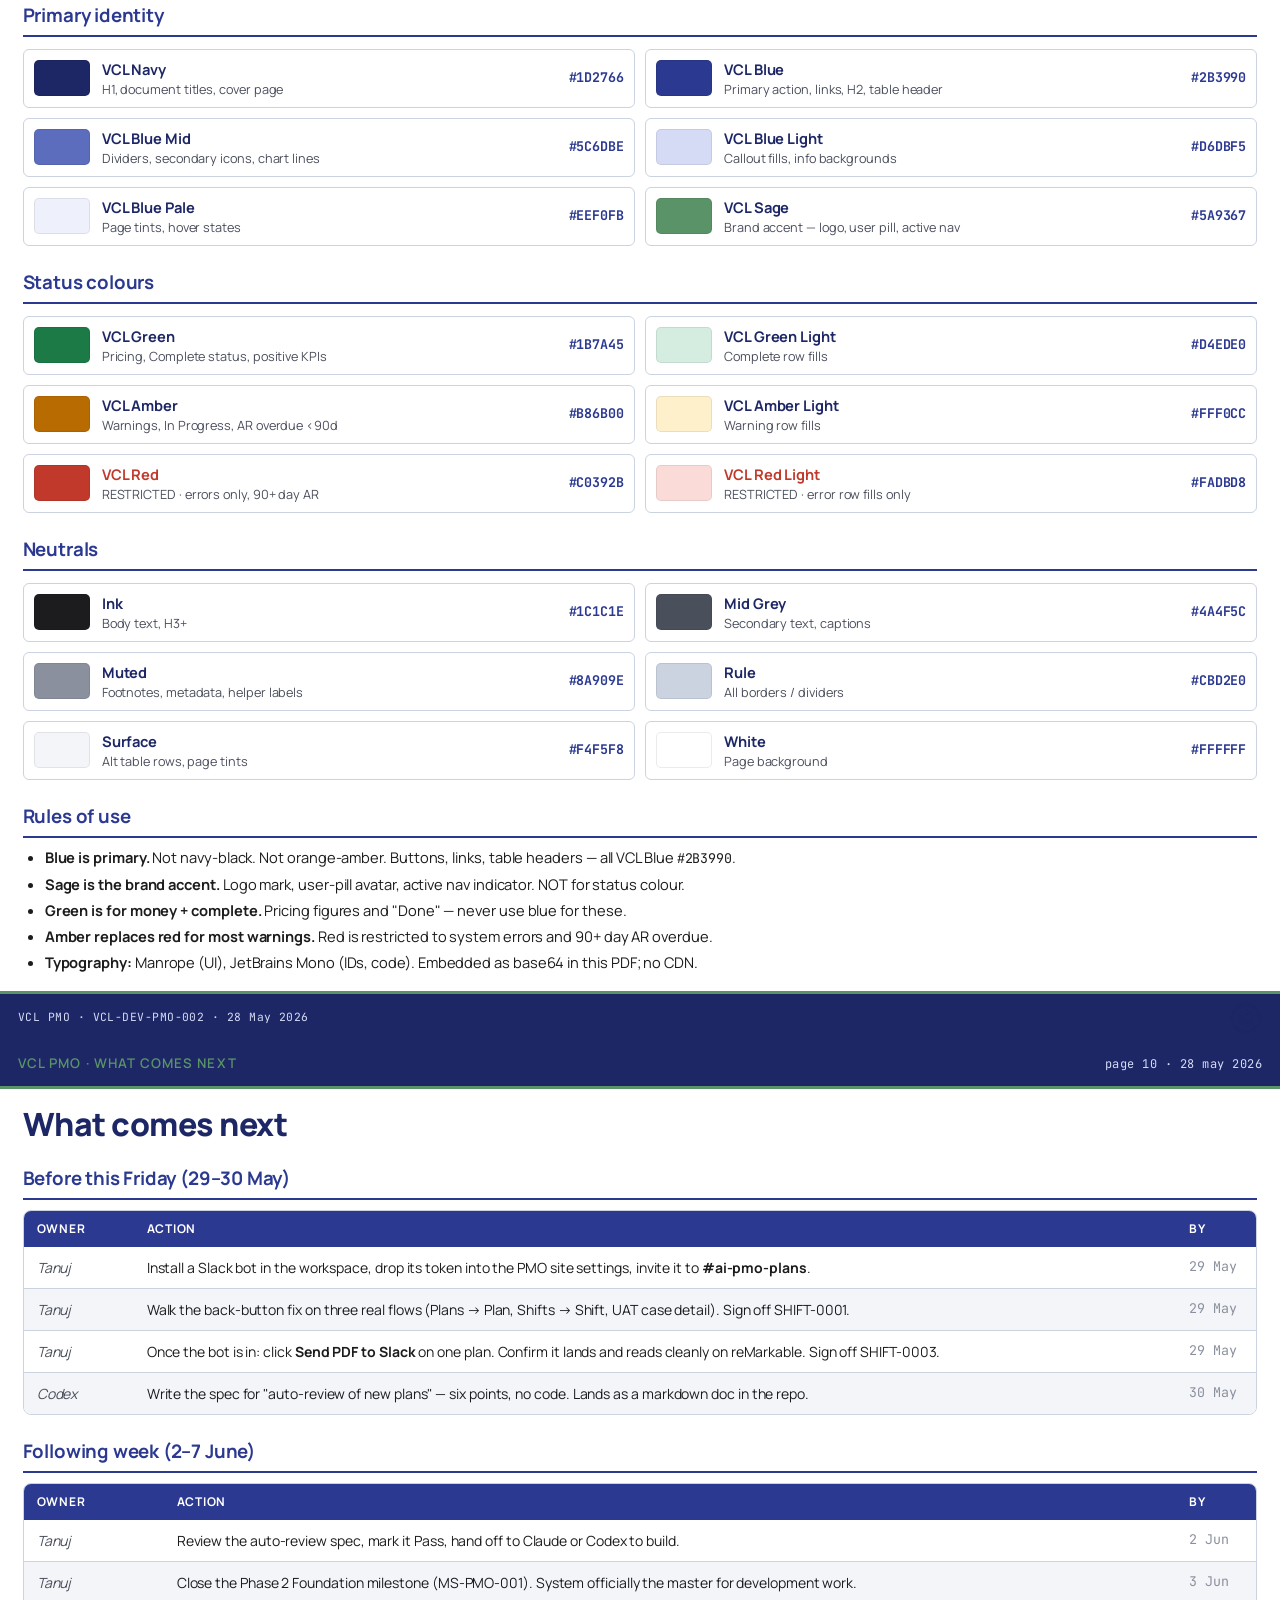
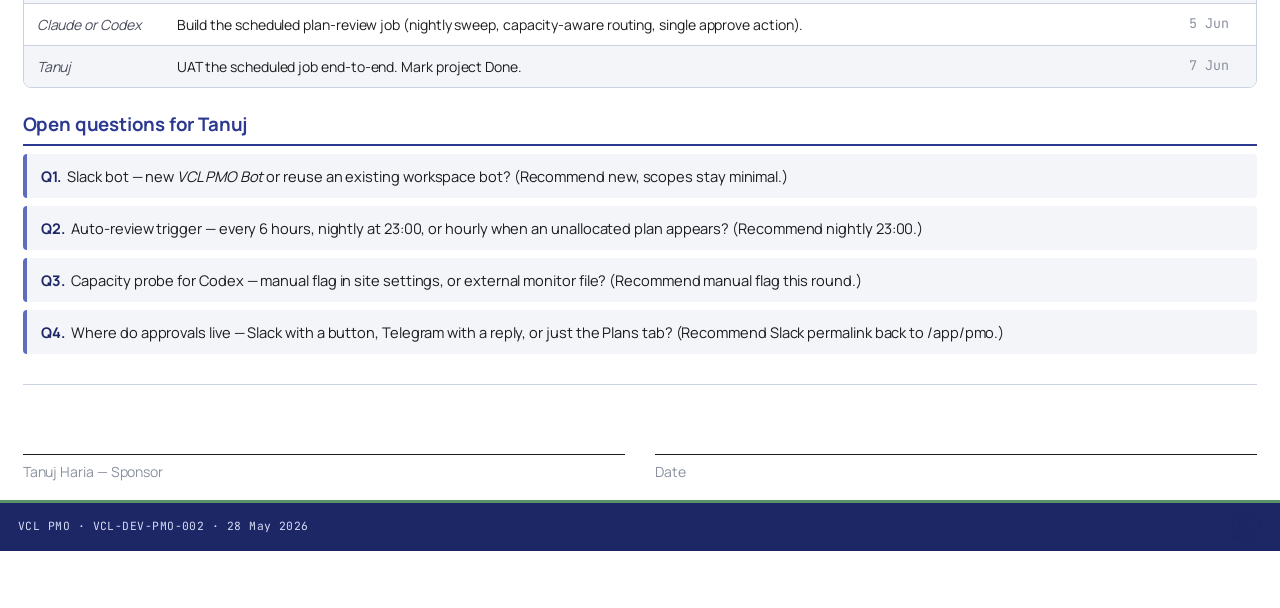
==== commit b5b1e7bf: "docs: PMO status report v5 — answers Tanuj's 7 v4 annotations 10 pages now (was 8 in v4). New + chan" ====
--- a/briefs/VCL-DEV-PMO-002_status_report.html
+++ b/briefs/VCL-DEV-PMO-002_status_report.html
@@ -319,10 +319,10 @@
   <div class="bar"><span class="left">VCL PMO · How it works</span><span class="right">page 03 · 28 may 2026</span></div>
   <div style="padding:0 6mm;">
   <h1>How it works — the buttons in order</h1>
-  <div class="sub">The whole system is driven by six buttons in /app/pmo. Blue = primary action; amber = warning / brand action; sage = brand accent; outline = secondary.</div>
+  <div class="sub">Two lanes: plan-level (four buttons, independent) and shift-level (per-shift after allocation). Blue = primary action; amber = brand action; outline = secondary.</div>
 
   
-<svg class="diagram" viewBox="0 0 720 470" xmlns="http://www.w3.org/2000/svg" role="img" aria-label="Button flow in /app/pmo">
+<svg class="diagram" viewBox="0 0 720 560" xmlns="http://www.w3.org/2000/svg" role="img" aria-label="Button flow in /app/pmo — plan-level vs shift-level">
   <defs>
     <style>
       .btn-pri  { fill: #2B3990; }
@@ -332,52 +332,60 @@
       .btn-txt   { fill: white; font: 600 11px Manrope, sans-serif; }
       .btn-txt-d { fill: #1D2766; font: 600 11px Manrope, sans-serif; }
       .num       { fill: #2B3990; font: 700 12px 'JetBrains Mono', monospace; }
-      .lbl       { fill: #1D2766; font: 600 11.5px Manrope, sans-serif; }
-      .sub       { fill: #8A909E; font: 10.5px Manrope, sans-serif; }
     </style>
   </defs>
 
-  <text x="60"  y="34" class="num">01</text>
-  <text x="90"  y="34" class="lbl">Open /app/pmo and pick the project</text>
-  <rect x="60"  y="46" width="180" height="30" rx="5" class="btn-out"/>
-  <text x="150" y="66" class="btn-txt-d" text-anchor="middle">VCL PMO System</text>
-  <text x="60"  y="92" class="sub">Lands on the project page with all the tabs across the top.</text>
-
-  <text x="60"  y="120" class="num">02</text>
-  <text x="90"  y="120" class="lbl">Plans tab — start a new plan</text>
-  <rect x="60"  y="132" width="130" height="30" rx="5" class="btn-pri"/>
-  <text x="125" y="152" class="btn-txt" text-anchor="middle">+ New Plan</text>
-  <text x="60"  y="178" class="sub">Modal opens. You type a title + description, click Save.</text>
-
-  <text x="60"  y="206" class="num">03</text>
-  <text x="90"  y="206" class="lbl">Add items to the plan</text>
-  <rect x="60"  y="218" width="130" height="30" rx="5" class="btn-pri"/>
-  <text x="125" y="238" class="btn-txt" text-anchor="middle">+ Add Item</text>
-  <text x="210" y="238" class="sub">Each item picks a type (Shift, Task, Milestone, RAID...).</text>
-
-  <text x="60"  y="270" class="num">04</text>
-  <text x="90"  y="270" class="lbl">Push the plan to Slack as a branded PDF</text>
-  <rect x="60"  y="282" width="180" height="30" rx="5" class="btn-amb"/>
-  <text x="150" y="302" class="btn-txt" text-anchor="middle">Send PDF to Slack</text>
-  <text x="260" y="302" class="sub">Lands in #ai-pmo-plans, reads cleanly on reMarkable.</text>
-
-  <text x="60"  y="334" class="num">05</text>
-  <text x="90"  y="334" class="lbl">Tick items, allocate to an agent or human</text>
-  <rect x="60"  y="346" width="160" height="30" rx="5" class="btn-out"/>
-  <text x="140" y="366" class="btn-txt-d" text-anchor="middle">Allocate to Claude</text>
-  <rect x="230" y="346" width="160" height="30" rx="5" class="btn-out"/>
-  <text x="310" y="366" class="btn-txt-d" text-anchor="middle">Allocate to Codex</text>
-  <rect x="400" y="346" width="160" height="30" rx="5" class="btn-out"/>
-  <text x="480" y="366" class="btn-txt-d" text-anchor="middle">Allocate to Human</text>
-  <text x="60"  y="392" class="sub">Items become Shifts. Each Shift auto-creates its UAT/OAT records, bucketed under the shift.</text>
-
-  <text x="60"  y="416" class="num">06</text>
-  <text x="90"  y="416" class="lbl">Send the shift to the agent</text>
-  <rect x="60"  y="428" width="180" height="30" rx="5" class="btn-pri"/>
-  <text x="150" y="448" class="btn-txt" text-anchor="middle">Execute via n8n</text>
-  <text x="260" y="448" class="sub">Agent picks it up, works, commits, then calls Complete back into ERPNext.</text>
+  <!-- LANE 1: PLAN LEVEL -->
+  <line x1="40" y1="44" x2="700" y2="44" stroke="#5A9367" stroke-width="1.5"/>
+  <text x="40" y="36" fill="#5A9367" font-family="Manrope, sans-serif" font-weight="700" font-size="10.5" letter-spacing="2.5">PLAN-LEVEL — ONE PLAN, FOUR BUTTONS (INDEPENDENT)</text>
+
+  <text x="60"  y="74" fill="#2B3990" font-family="JetBrains Mono, monospace" font-weight="700" font-size="12">01</text>
+  <text x="90"  y="74" fill="#1D2766" font-family="Manrope, sans-serif" font-weight="600" font-size="11.5">Open /app/pmo and pick the project</text>
+  <rect x="60"  y="86" width="180" height="30" rx="5" class="btn-out"/>
+  <text x="150" y="106" class="btn-txt-d" text-anchor="middle">VCL PMO System</text>
+  <text x="60"  y="132" fill="#8A909E" font-family="Manrope, sans-serif" font-size="10.5">Lands on the project page with all the tabs across the top.</text>
+
+  <text x="60"  y="160" fill="#2B3990" font-family="JetBrains Mono, monospace" font-weight="700" font-size="12">02</text>
+  <text x="90"  y="160" fill="#1D2766" font-family="Manrope, sans-serif" font-weight="600" font-size="11.5">Plans tab — start a new plan</text>
+  <rect x="60"  y="172" width="130" height="30" rx="5" class="btn-pri"/>
+  <text x="125" y="192" class="btn-txt" text-anchor="middle">+ New Plan</text>
+  <text x="60"  y="218" fill="#8A909E" font-family="Manrope, sans-serif" font-size="10.5">Modal opens. You type a title + description, click Save.</text>
+
+  <text x="60"  y="246" fill="#2B3990" font-family="JetBrains Mono, monospace" font-weight="700" font-size="12">03</text>
+  <text x="90"  y="246" fill="#1D2766" font-family="Manrope, sans-serif" font-weight="600" font-size="11.5">Add items + send the brief to Slack (independent of allocation)</text>
+  <rect x="60"  y="258" width="130" height="30" rx="5" class="btn-pri"/>
+  <text x="125" y="278" class="btn-txt" text-anchor="middle">+ Add Item</text>
+  <rect x="210" y="258" width="180" height="30" rx="5" class="btn-amb"/>
+  <text x="300" y="278" class="btn-txt" text-anchor="middle">Send PDF to Slack</text>
+  <text x="60"  y="304" fill="#8A909E" font-family="Manrope, sans-serif" font-size="10.5">Add Item builds the proposed-item list. Send PDF renders the plan and posts it to #ai-pmo-plans — does NOT change the plan's status.</text>
+
+  <text x="60"  y="332" fill="#2B3990" font-family="JetBrains Mono, monospace" font-weight="700" font-size="12">04</text>
+  <text x="90"  y="332" fill="#1D2766" font-family="Manrope, sans-serif" font-weight="600" font-size="11.5">Tick items + allocate to an agent or human (the act of allocating IS the approval)</text>
+  <rect x="60"  y="344" width="160" height="30" rx="5" class="btn-out"/>
+  <text x="140" y="364" class="btn-txt-d" text-anchor="middle">Allocate to Claude</text>
+  <rect x="230" y="344" width="160" height="30" rx="5" class="btn-out"/>
+  <text x="310" y="364" class="btn-txt-d" text-anchor="middle">Allocate to Codex</text>
+  <rect x="400" y="344" width="160" height="30" rx="5" class="btn-out"/>
+  <text x="480" y="364" class="btn-txt-d" text-anchor="middle">Allocate to Human</text>
+  <text x="60"  y="390" fill="#8A909E" font-family="Manrope, sans-serif" font-size="10.5">Items become Shifts. Each Shift auto-creates UAT/OAT records, bucketed under the shift.</text>
+
+  <!-- LANE 2: SHIFT LEVEL -->
+  <line x1="40" y1="430" x2="700" y2="430" stroke="#5A9367" stroke-width="1.5"/>
+  <text x="40" y="422" fill="#5A9367" font-family="Manrope, sans-serif" font-weight="700" font-size="10.5" letter-spacing="2.5">SHIFT-LEVEL — PER-SHIFT AFTER ALLOCATION</text>
+
+  <text x="60"  y="454" fill="#2B3990" font-family="JetBrains Mono, monospace" font-weight="700" font-size="12">05</text>
+  <text x="90"  y="454" fill="#1D2766" font-family="Manrope, sans-serif" font-weight="600" font-size="11.5">On each shift row, dispatch the work</text>
+  <rect x="60"  y="466" width="160" height="30" rx="5" class="btn-pri"/>
+  <text x="140" y="486" class="btn-txt" text-anchor="middle">Execute via n8n</text>
+  <rect x="230" y="466" width="90" height="30" rx="5" class="btn-out"/>
+  <text x="275" y="486" class="btn-txt-d" text-anchor="middle">Start</text>
+  <rect x="330" y="466" width="110" height="30" rx="5" class="btn-out"/>
+  <text x="385" y="486" class="btn-txt-d" text-anchor="middle">Complete</text>
+  <rect x="450" y="466" width="90" height="30" rx="5" class="btn-out"/>
+  <text x="495" y="486" class="btn-txt-d" text-anchor="middle">Block</text>
+  <text x="60"  y="518" fill="#8A909E" font-family="Manrope, sans-serif" font-size="10.5">Execute via n8n posts to the webhook → agent runs → calls Complete back into ERPNext, which logs the UAT/OAT runs.</text>
 </svg>
-  <p class="caption">Figure 1. The six clicks from idea to running shift. Colours match the deployed UI.</p>
+  <p class="caption">Figure 1. Plan-level vs shift-level — the four plan-level buttons act on a plan but don't change its status; the act of allocating IS the approval. The shift-level row only appears once items become shifts.</p>
 
   <h2>Then the agent loop fires</h2>
   <p>Once a shift is dispatched, the rest of the cycle runs without you. Each lane is one actor; arrows show the handover.</p>
@@ -450,7 +458,140 @@
 </section>
 
 <section class="page">
-  <div class="bar"><span class="left">VCL PMO · Architecture</span><span class="right">page 04 · 28 may 2026</span></div>
+  <div class="bar"><span class="left">VCL PMO · Auto plan-review (proposed)</span><span class="right">page 04 · 28 may 2026</span></div>
+  <div style="padding:0 6mm;">
+  <h1>The auto plan-review loop</h1>
+  <div class="sub">Direct from Tanuj's hand-written page-4 annotation on the v4 review. This is the design SHIFT-0002 (Codex) is now writing up as a spec.</div>
+
+  
+<svg class="diagram" viewBox="0 0 720 320" xmlns="http://www.w3.org/2000/svg" role="img" aria-label="Auto plan-review loop (Tanuj's page-4 sketch)">
+  <defs>
+    <marker id="arrR" viewBox="0 0 12 12" refX="11" refY="6" markerWidth="9" markerHeight="9" orient="auto">
+      <path d="M0,0 L12,6 L0,12 z" fill="#1D2766"/>
+    </marker>
+    <style>
+      .nd-tanuj  { fill: #5A9367; }
+      .nd-system { fill: #2B3990; }
+      .nd-agent  { fill: #1D2766; }
+      .nd-slack  { fill: #B86B00; }
+      .lbl       { fill: white; font: 700 12px Manrope, sans-serif; }
+      .sub       { fill: #D6DBF5; font: 10px Manrope, sans-serif; }
+      .num       { fill: #5A9367; font: 700 12px 'JetBrains Mono', monospace; }
+    </style>
+  </defs>
+
+  <g text-anchor="middle">
+    <!-- 1. Tanuj: rough plan -->
+    <text x="120" y="26" class="num">01</text>
+    <rect x="40" y="36" width="160" height="60" rx="8" class="nd-tanuj"/>
+    <text x="120" y="60" class="lbl">Tanuj writes a rough plan</text>
+    <text x="120" y="80" class="sub">title + 1-line direction</text>
+
+    <!-- 2. Scheduler picks it up -->
+    <text x="360" y="26" class="num">02</text>
+    <rect x="280" y="36" width="160" height="60" rx="8" class="nd-system"/>
+    <text x="360" y="60" class="lbl">Scheduler picks it up</text>
+    <text x="360" y="80" class="sub">nightly cron — capacity-aware</text>
+
+    <!-- 3. Codex or Claude reads -->
+    <text x="600" y="26" class="num">03</text>
+    <rect x="520" y="36" width="160" height="60" rx="8" class="nd-agent"/>
+    <text x="600" y="60" class="lbl">Codex (or Claude)</text>
+    <text x="600" y="80" class="sub">based on token / usage</text>
+
+    <!-- 4. Drafts plan + sends to Slack -->
+    <text x="600" y="146" class="num">04</text>
+    <rect x="520" y="156" width="160" height="60" rx="8" class="nd-slack"/>
+    <text x="600" y="180" class="lbl">Agent drafts the plan</text>
+    <text x="600" y="200" class="sub">posts PDF + Approve button</text>
+
+    <!-- 5. Tanuj approves -->
+    <text x="360" y="146" class="num">05</text>
+    <rect x="280" y="156" width="160" height="60" rx="8" class="nd-tanuj"/>
+    <text x="360" y="180" class="lbl">Tanuj approves on Slack</text>
+    <text x="360" y="200" class="sub">one click on reMarkable</text>
+
+    <!-- 6. System bulk-allocates -->
+    <text x="120" y="146" class="num">06</text>
+    <rect x="40" y="156" width="160" height="60" rx="8" class="nd-system"/>
+    <text x="120" y="180" class="lbl">System bulk-allocates</text>
+    <text x="120" y="200" class="sub">calls allocate_plan_items</text>
+
+    <!-- 7. Shifts flow into Figure 1 -->
+    <text x="360" y="256" class="num">→</text>
+    <rect x="160" y="266" width="400" height="40" rx="6" class="nd-agent"/>
+    <text x="360" y="290" class="lbl">From here, Figure 1 takes over — Execute via n8n, Start, Complete</text>
+  </g>
+
+  <g stroke="#1D2766" stroke-width="1.5" fill="none" marker-end="url(#arrR)">
+    <line x1="200" y1="66" x2="278" y2="66"/>
+    <line x1="440" y1="66" x2="518" y2="66"/>
+    <line x1="600" y1="96" x2="600" y2="154"/>
+    <line x1="520" y1="186" x2="442" y2="186"/>
+    <line x1="280" y1="186" x2="202" y2="186"/>
+    <line x1="120" y1="216" x2="360" y2="264"/>
+  </g>
+</svg>
+  <p class="caption">Figure 3. The six-step auto-review loop. Tanuj's rough plan → agent drafts → Slack approval → bulk-allocate. After step 6, control returns to Figure 1 (Execute via n8n → Start → Complete).</p>
+
+  <h2>What changes in /app/pmo</h2>
+  <ul>
+    <li><b>Inbox becomes the queue.</b> The Inbox tab gets filtered to "needs Tanuj" — plans waiting for approval, shifts waiting for UAT sign-off, blocked requirements. Today it shows too much.</li>
+    <li><b>New Plan stays the entry point.</b> Tanuj writes a one-line direction in /app/pmo (same modal as today) — no need to leave for Slack.</li>
+    <li><b>The agent drafts.</b> Codex (default) or Claude (fallback when Codex is at quota) reads the rough plan + project context + the last 5 approved plans on the same project, expands the items, hints assignees.</li>
+    <li><b>The PDF lands in Slack.</b> Same <code>Send PDF to Slack</code> button — but now with an "Approve all to Claude / Codex / Human" Block-Kit button below the file.</li>
+    <li><b>One click bulk-allocates.</b> The button calls <code>slack_approve_plan(plan_id, allocate_to)</code> which delegates to the existing <code>allocate_plan_items</code> and stamps <code>approved_by</code> + <code>approved_at</code>.</li>
+  </ul>
+
+  <h3>What stays the same</h3>
+  <ul>
+    <li>You can still allocate manually in /app/pmo whenever you want. The auto-loop is an option, not a replacement.</li>
+    <li>Execute via n8n + Complete are unchanged.</li>
+    <li>UAT/OAT records auto-create on allocation, same as today.</li>
+  </ul>
+  </div>
+  <div class="foot"><span>VCL PMO · VCL-DEV-PMO-002 · 28 May 2026</span><img class="stamp-mini" src="[data-uri]" alt="VCL"/></div>
+</section>
+
+<section class="page">
+  <div class="bar"><span class="left">VCL PMO · Your questions, answered</span><span class="right">page 05 · 28 may 2026</span></div>
+  <div style="padding:0 6mm;">
+  <h1>Your review questions, answered</h1>
+  <div class="sub">All seven annotations from the v4 reMarkable review (archived at <code>briefs/review/2026-05-28_status_report_v4_annotated.pdf</code>).</div>
+
+  <div class="qa"><b>Q1. How do we install the Slack bot?</b> See the separate one-page setup card (<code>VCL-PMO_slack_bot_setup_card.pdf</code>). Five steps: create app → add <code>chat:write</code> + <code>files:write</code> scopes → install → invite to <code>#ai-pmo-plans</code> → drop the <code>xoxb-…</code> token into Frappe Cloud's site_config via <code>bench set-config</code>. About 10 minutes.</div>
+
+  <div class="qa"><b>Q2. What about new projects?</b> Today the SPA has no "New Project" button — you have to use the bare Desk form at <code>/app/pmo-project/new</code>. Codex is adding a <code>+ New Project</code> button to the portfolio toolbar (next to "New Requirement"), wired to a new <code>create_project</code> API. Codex Item B in the review-response brief.</div>
+
+  <div class="qa"><b>Q3. Who approves new plans?</b> Today: nothing. A new Plan sits at <code>status=Draft</code> until you click "Allocate selected to …" — the act of allocating IS the approval. Auto-review (Figure 3 above, SHIFT-0002) introduces a Slack-based approval button so you can approve without opening /app/pmo.</div>
+
+  <div class="qa"><b>Q4. How are Send PDF / Allocate / Execute via n8n linked?</b> They're not — they're independent. <b>Send PDF</b> renders + posts and does NOT change plan state. <b>Allocate</b> promotes ticked items into Shifts (status = Allocated). <b>Execute via n8n</b> is per-shift, fires the agent webhook. Figure 1 on page 3 has been split into plan-level vs shift-level lanes to make this obvious.</div>
+
+  <div class="qa"><b>Q5. What does the agent do, and how does it fire up?</b> (1) <code>dispatch_shift(shift_id)</code> reads <code>pmo_n8n_dispatch_url</code> from site_config; (2) POSTs the shift payload to n8n; (3) n8n routes by <code>assigned_to</code> (claude / codex) — currently designed to trigger a CLI runner on the dev machine; (4) the agent works, commits, then POSTs back to <code>/api/method/.../complete_shift</code> with output notes + UAT/OAT results; (5) ERPNext flips status → Done, stamps <code>actual_end</code>, logs the UAT/OAT runs. The n8n routing layer is the gap to close.</div>
+
+  <div class="qa"><b>Q6. The plan-review flow you sketched.</b> That's SHIFT-0002 — Codex's allocated planning shift. Captured exactly as you wrote it, drawn as Figure 3 above. Codex is finishing the spec (<code>briefs/2026-05-28_SCHEDULED_PLAN_REVIEW_SPEC.md</code>) covering: scheduler trigger, capacity probe (<code>pmo_codex_available</code> site_config flag), reviewer payload, Slack-Block-Kit approval surface, action on approve, failure modes.</div>
+
+  <div class="qa"><b>Q7. Inbox first-page UX.</b> Agreed — Inbox is too noisy. Codex is filtering Inbox to "needs Tanuj" only: plans waiting for allocation, shifts waiting for UAT sign-off, blocked requirements, plan reviews pending (once SHIFT-0002 ships). Codex Item C in the review-response brief.</div>
+
+  <h2>Where the work is now</h2>
+  <table class="tbl">
+    <thead><tr><th>Owner</th><th>Item</th><th class="when" style="width:90px;">Status</th></tr></thead>
+    <tbody>
+      <tr><td class="who">Claude</td><td>This v5 status report — incorporates all 7 answers, adds Figure 3 (auto-review), splits Figure 1 lanes.</td><td><span class="chip green"><i></i>DONE</span></td></tr>
+      <tr><td class="who">Claude</td><td>Slack bot setup card (one-page A4).</td><td><span class="chip green"><i></i>DONE</span></td></tr>
+      <tr><td class="who">Codex</td><td>SHIFT-0002 spec from Tanuj's page-4 flow (Item A).</td><td><span class="chip amber"><i></i>ASSIGNED</span></td></tr>
+      <tr><td class="who">Codex</td><td>+ New Project button on portfolio toolbar (Item B).</td><td><span class="chip amber"><i></i>ASSIGNED</span></td></tr>
+      <tr><td class="who">Codex</td><td>Inbox filter — "needs Tanuj" only (Item C).</td><td><span class="chip amber"><i></i>ASSIGNED</span></td></tr>
+      <tr><td class="who">Tanuj</td><td>Install Slack bot per the setup card.</td><td><span class="chip muted"><i></i>READY</span></td></tr>
+      <tr><td class="who">Tanuj</td><td>UAT walk SHIFT-0001 (back-nav fix already shipped).</td><td><span class="chip muted"><i></i>READY</span></td></tr>
+    </tbody>
+  </table>
+  </div>
+  <div class="foot"><span>VCL PMO · VCL-DEV-PMO-002 · 28 May 2026</span><img class="stamp-mini" src="[data-uri]" alt="VCL"/></div>
+</section>
+
+<section class="page">
+  <div class="bar"><span class="left">VCL PMO · Architecture</span><span class="right">page 06 · 28 may 2026</span></div>
   <div style="padding:0 6mm;">
   <h1>Where each piece lives</h1>
   <p>We deliberately do <i>not</i> try to put everything in one tool. Tw